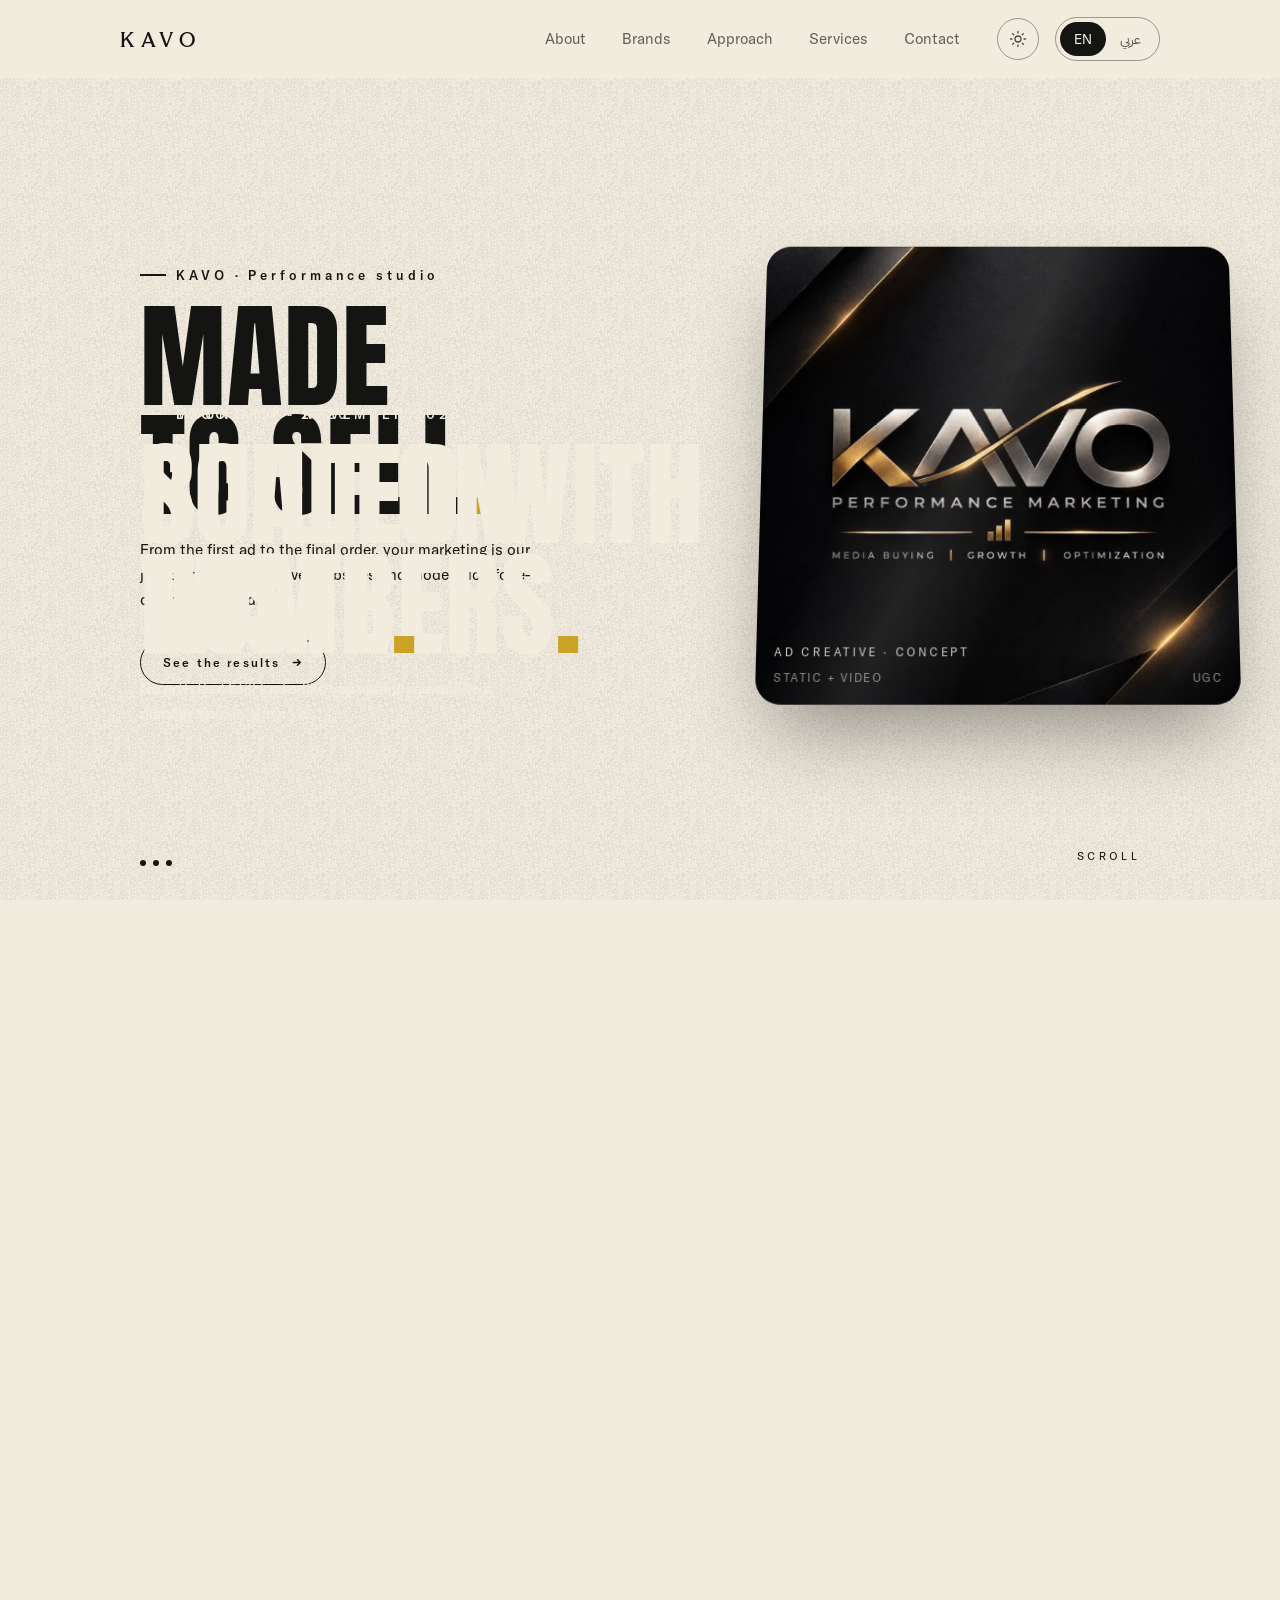
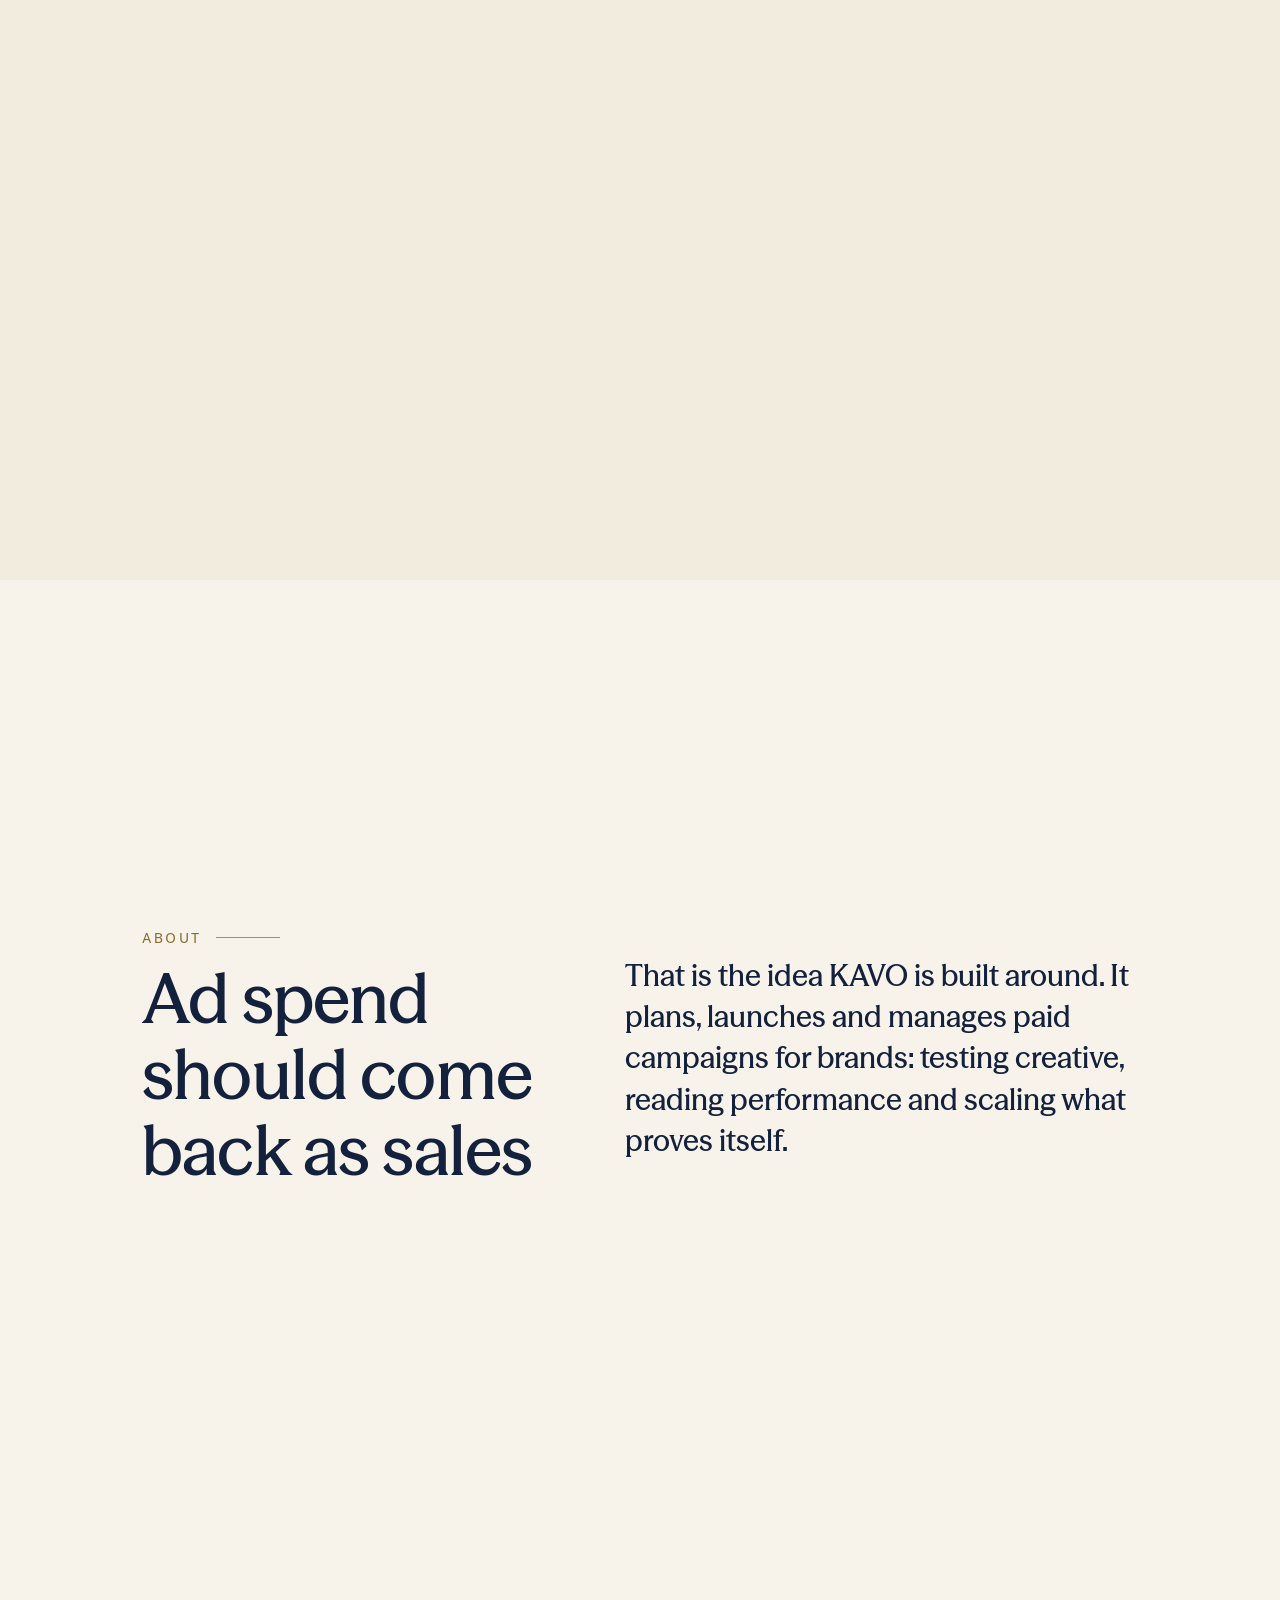
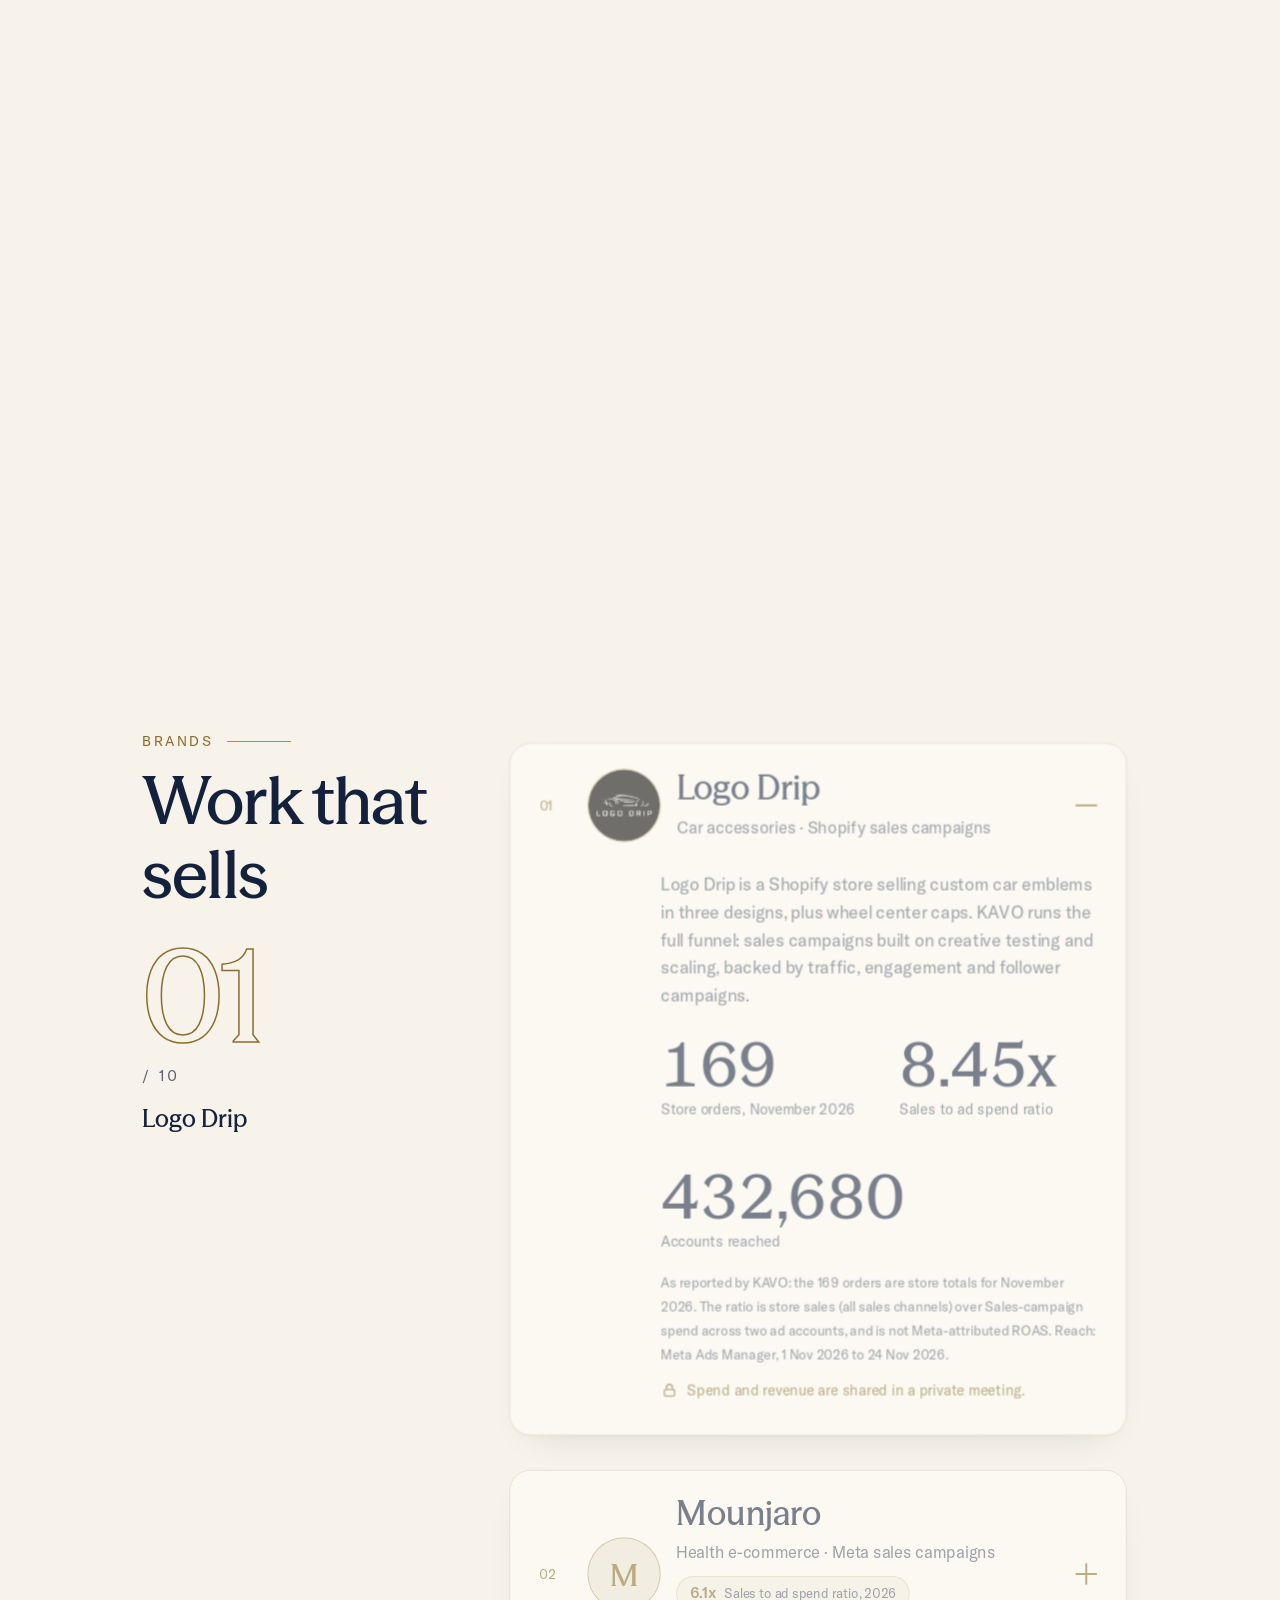
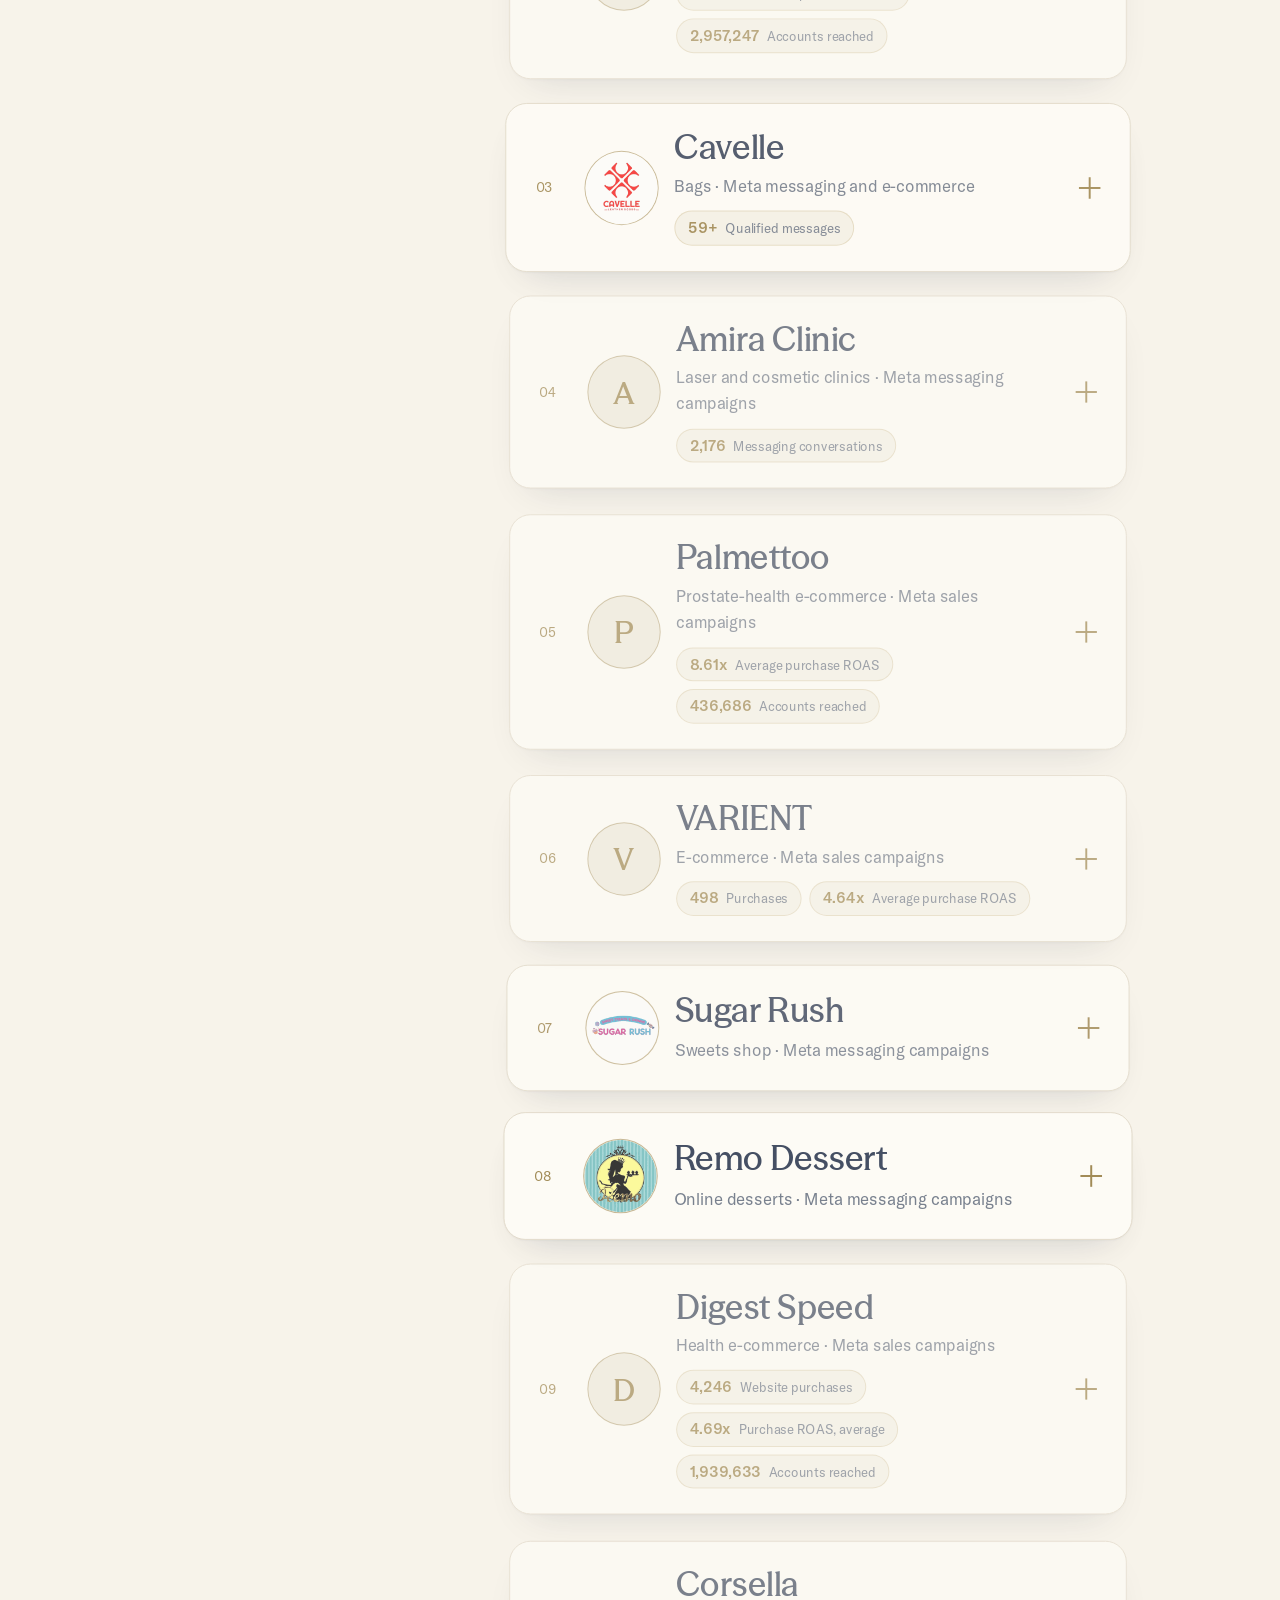
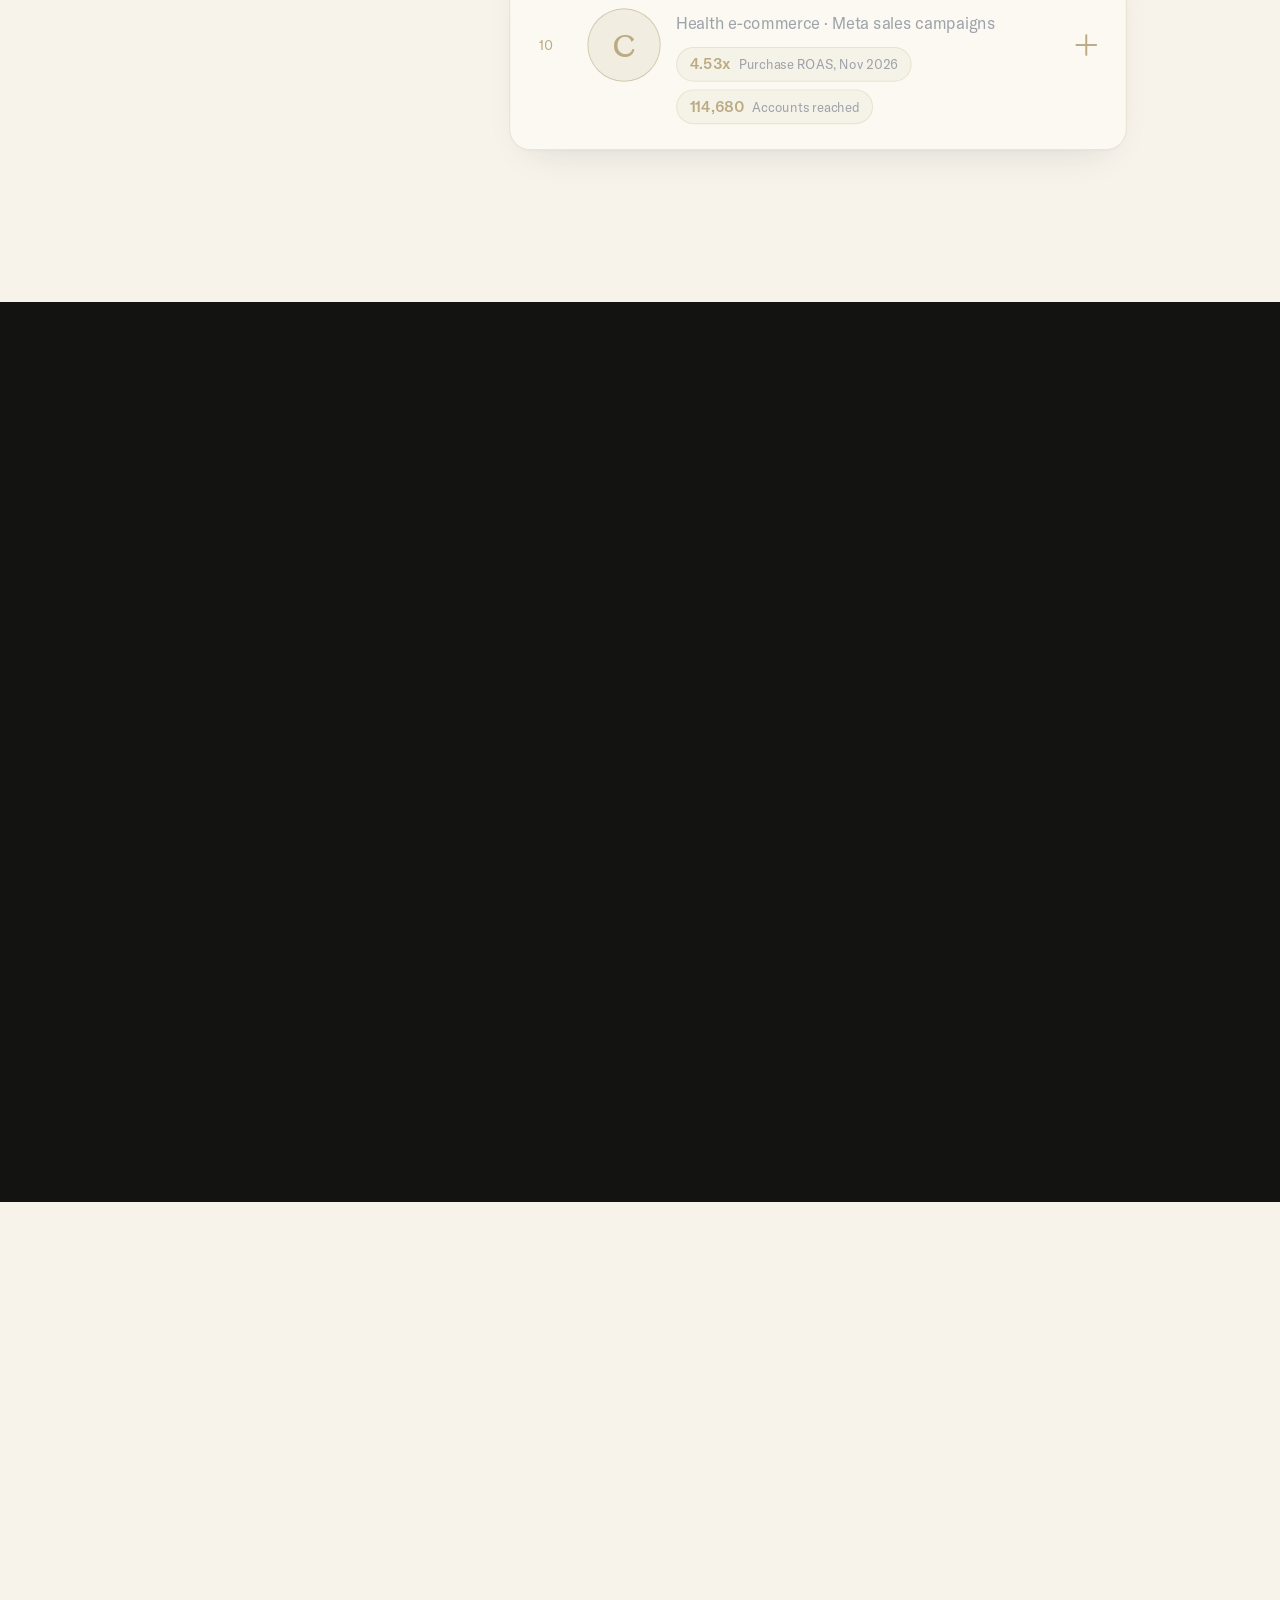
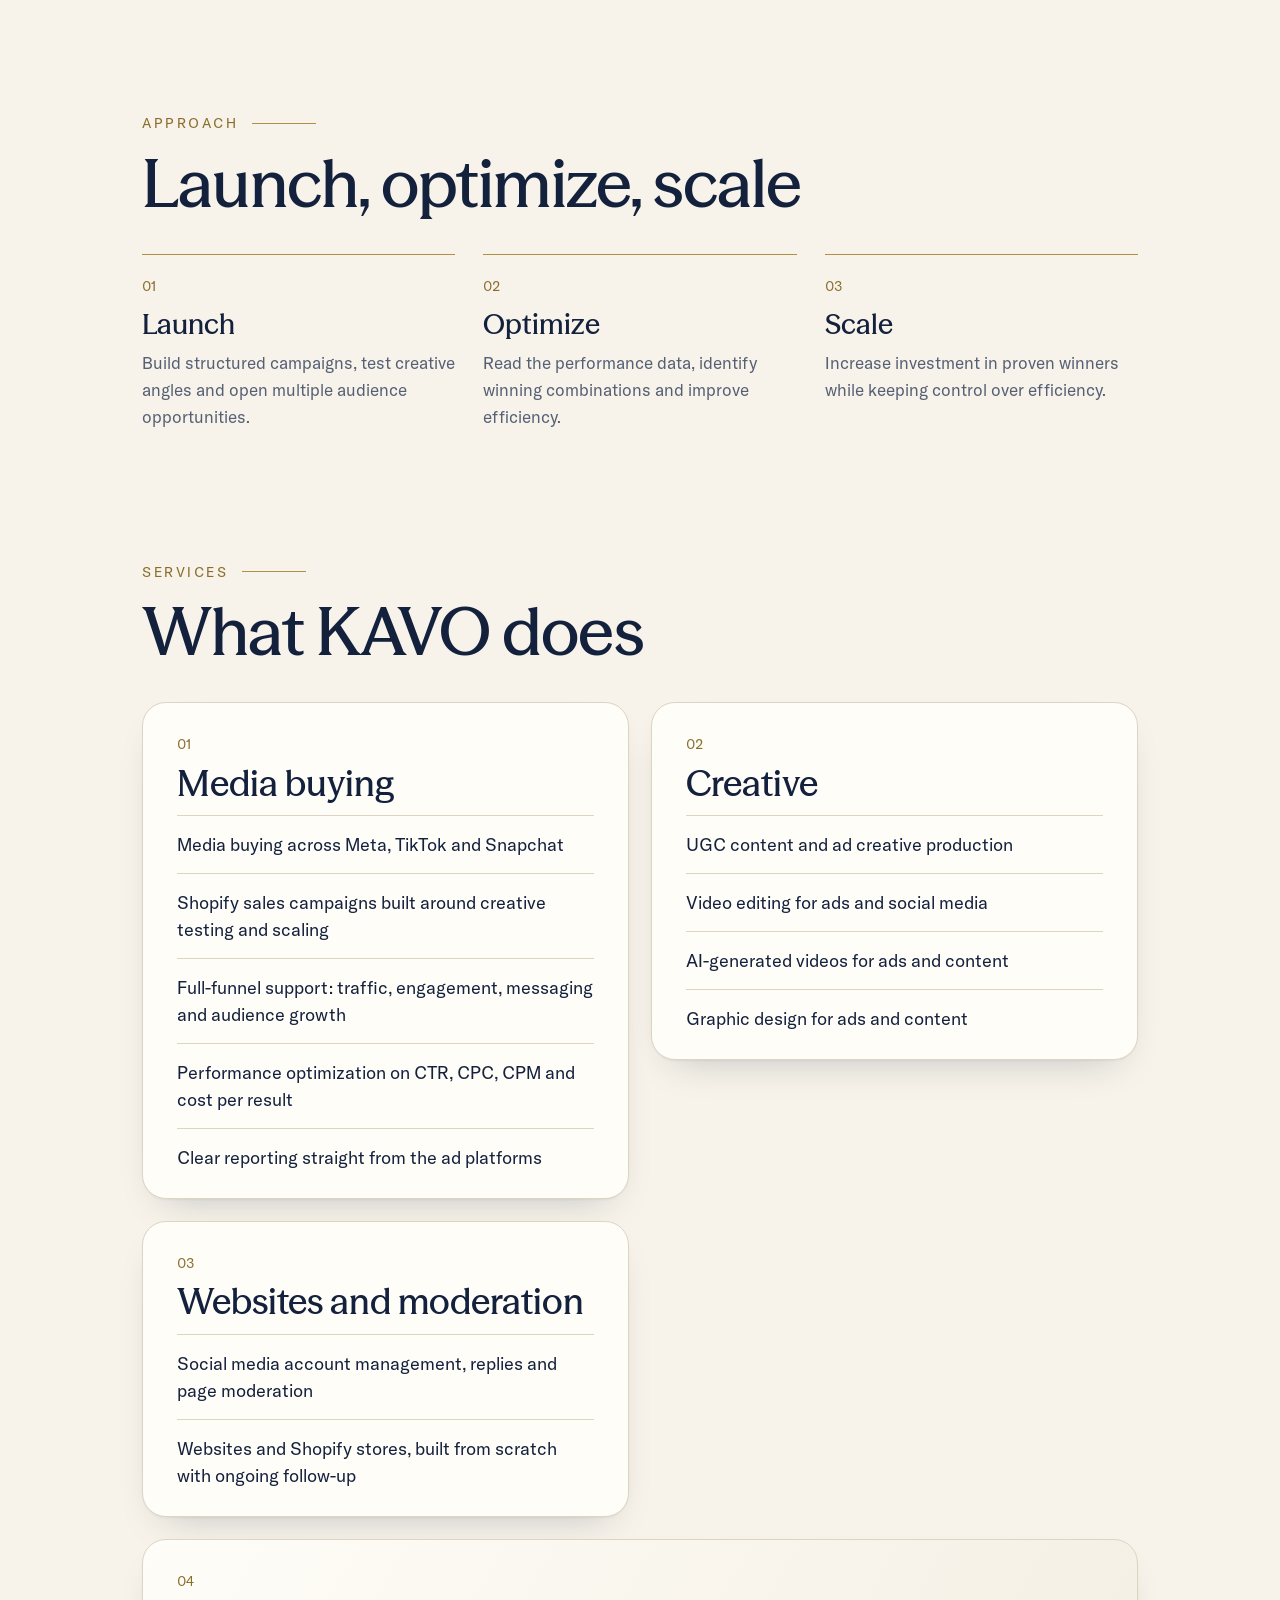
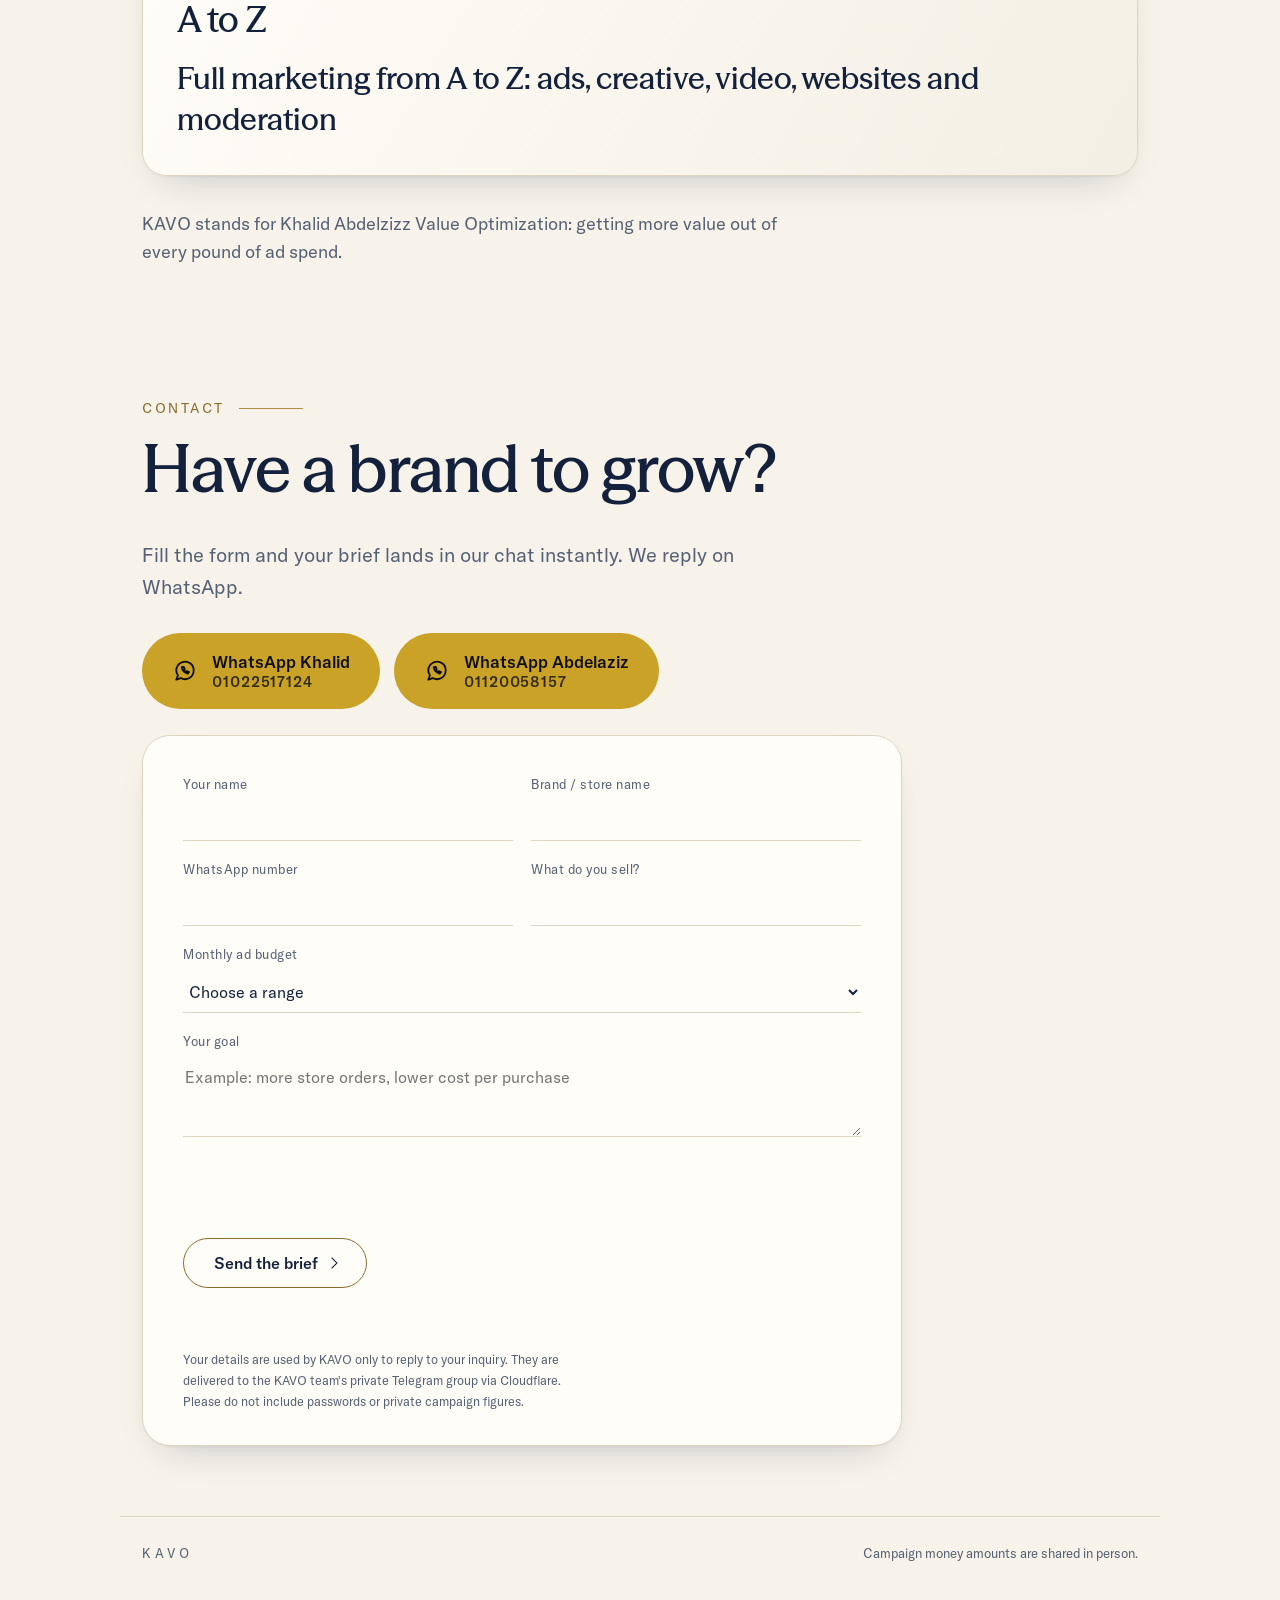
==== index.html @ cfb9ebf7 "Update index.html" ====
<!doctype html>
<html lang="en" dir="ltr">
<head>
<meta charset="utf-8">
<meta name="viewport" content="width=device-width,initial-scale=1,viewport-fit=cover">
<title>KAVO | Khalid Abdelzizz - Performance Marketing</title>
<meta name="description" content="KAVO - Khalid Abdelzizz Value Optimization. Performance marketing and media buying for e-commerce brands.">
<meta name="theme-color" content="#F7F3EA">
<link rel="icon" type="image/png" sizes="64x64" href="[data-uri]">
<link rel="apple-touch-icon" href="assets/Y4HUVKZJ.jpg">
<meta property="og:type" content="website">
<meta property="og:site_name" content="KAVO">
<meta property="og:title" content="KAVO | Khalid Abdelzizz - Performance Marketing">
<meta property="og:description" content="KAVO - Khalid Abdelzizz Value Optimization. Performance marketing and media buying for e-commerce brands.">
<meta property="og:url" content="https://khalidmohamed600.github.io/KAVO/">
<meta property="og:image" content="https://khalidmohamed600.github.io/KAVO/assets/Y4HUVKZJ.jpg">
<meta property="og:image:width" content="640">
<meta property="og:image:height" content="640">
<meta name="twitter:card" content="summary">
<meta name="twitter:title" content="KAVO | Khalid Abdelzizz - Performance Marketing">
<meta name="twitter:description" content="Performance marketing and media buying for e-commerce brands.">
<meta name="twitter:image" content="https://khalidmohamed600.github.io/KAVO/assets/Y4HUVKZJ.jpg">
<link rel="preload" href="fonts/SeasonMix-Medium.woff2" as="font" type="font/woff2" crossorigin>
<link rel="preload" href="fonts/GT-America-Standard-Regular.woff2" as="font" type="font/woff2" crossorigin>
<link rel="preconnect" href="https://fonts.googleapis.com"><link rel="preconnect" href="https://fonts.gstatic.com" crossorigin><link href="https://fonts.googleapis.com/css2?family=Anton&display=swap" rel="stylesheet" media="print" onload="this.media='all'"><noscript><link href="https://fonts.googleapis.com/css2?family=Anton&display=swap" rel="stylesheet"></noscript>
<link rel="stylesheet" href="style.css?v=41">
<script>document.documentElement.classList.add('js');(function(){var q=location.search,l=/[?&]lite=1/.test(q),f=/[?&]full=1/.test(q),t=false;try{t=matchMedia('(pointer:coarse)').matches}catch(e){}if(l||(t&&!f))document.documentElement.classList.add('lite')})();(function(){var m=null;try{m=localStorage.getItem('kavo-theme')}catch(e){}var H=new Date().getHours(),t=(m==='light'||m==='dark')?m:((H>=7&&H<19)?'light':'dark');document.documentElement.setAttribute('data-theme',t);var c=document.querySelector('meta[name=theme-color]');if(c)c.content=t==='dark'?'#121211':'#F7F3EA'})();try{if(localStorage.getItem('kavo-lang')==='ar'){document.documentElement.lang='ar';document.documentElement.dir='rtl'}}catch(e){}</script>
</head>
<body>
<a class="skip" href="#main" data-en="Skip to content" data-ar="تخطي للمحتوى">Skip to content</a>
<div class="bg" aria-hidden="true"><i></i><i></i><i></i></div>
<canvas id="dust" aria-hidden="true"></canvas>
<div class="intro" id="intro" aria-hidden="true"><div class="mark"><span>K</span><span>A</span><span>V</span><span>O</span></div><div class="bar"></div></div>

<header class="top">
  <a class="logo" href="#home" aria-label="KAVO">KAVO</a>
  <nav aria-label="Sections">
    <a href="#about" data-en="About" data-ar="عن KAVO">About</a>
    <a href="#brands" data-en="Brands" data-ar="البراندات">Brands</a>
    <a href="#approach" data-en="Approach" data-ar="الأسلوب">Approach</a>
    <a href="#services" data-en="Services" data-ar="الخدمات">Services</a>
    <a href="#contact" data-en="Contact" data-ar="تواصل">Contact</a>
  </nav>
  <button class="theme" id="theme" type="button" data-mode="auto" aria-label="Theme: auto"><svg class="sun" viewBox="0 0 24 24" aria-hidden="true"><circle cx="12" cy="12" r="4"/><path d="M12 2v2M12 20v2M4.9 4.9l1.4 1.4M17.7 17.7l1.4 1.4M2 12h2M20 12h2M4.9 19.1l1.4-1.4M17.7 6.3l1.4-1.4"/></svg><svg class="moon" viewBox="0 0 24 24" aria-hidden="true"><path d="M20 14.5A8 8 0 1 1 9.5 4a6.5 6.5 0 0 0 10.5 10.5z"/></svg><svg class="auto" viewBox="0 0 24 24" aria-hidden="true"><circle cx="12" cy="12" r="8.5"/><path d="M12 3.5v17a8.5 8.5 0 0 0 0-17z" fill="currentColor"/></svg></button>
  <button class="lang" id="lang" type="button" aria-label="Language"><span data-l="en">EN</span><span data-l="ar">عربي</span></button>
</header>

<div class="loader" id="loader" aria-hidden="true">
  <div class="lletters"><span>K</span><span>A</span><span>V</span><span>O</span></div>
  <div class="lbar"><i></i></div>
</div>
<main id="main" tabindex="-1">
<div class="cine" id="home">
  <div class="stage" id="stage">
    <div class="grain" aria-hidden="true"></div>

    <section class="slide s1" id="s1">
      <p class="eyebrow2" data-en="KAVO · Performance studio" data-ar="KAVO · ستوديو أداء">KAVO · Performance studio</p>
      <h1 class="bigtype" data-en="MADE<br>TO SELL<i>.</i>" data-ar="اتبني<br>عشان <i>يبيع</i>.">MADE<br>TO SELL<i>.</i></h1>
      <p class="sub2" data-en="From the first ad to the final order, your marketing is our job: campaigns, creative, websites and moderation for e-commerce brands." data-ar="من أول إعلان لآخر أوردر، ماركتينج براندك علينا: حملات وكرياتيف ومواقع ومودريشن لبراندات الإي كومرس.">From the first ad to the final order, your marketing is our job: campaigns, creative, websites and moderation for e-commerce brands.</p>
      <a class="pill2" href="#brands"><span data-en="See the results" data-ar="شوف النتايج">See the results</span><svg viewBox="0 0 24 24" fill="none" stroke="currentColor" stroke-width="2.4" aria-hidden="true"><path d="M5 12h14M13 6l6 6-6 6"/></svg></a>
    </section>
    <div class="vis" id="v1" aria-hidden="true">
      <div class="adcard"><img class="logoimg" src="assets/Y4HUVKZJ.jpg" alt="" width="640" height="640" decoding="async"><div class="orb"></div><div class="shine"></div>
        <div class="tag" data-en="AD CREATIVE · CONCEPT" data-ar="كرياتيف إعلان · مثال">AD CREATIVE · CONCEPT</div>
        <div class="caprow"><span data-en="STATIC + VIDEO" data-ar="ثابت + فيديو">STATIC + VIDEO</span><span>UGC</span></div>
      </div>
    </div>

    <section class="slide s2 dark2" id="s2">
      <p class="eyebrow2" data-en="LOGO DRIP · NOVEMBER 2026" data-ar="لوجو دريب · نوفمبر 2026">LOGO DRIP · NOVEMBER 2026</p>
      <h1 class="bigtype" data-en="BUILT ON<br>NUMBERS<i>.</i>" data-ar="مبني على<br><i>أرقام</i>.">BUILT ON<br>NUMBERS<i>.</i></h1>
      <p class="sub2" data-en="No guesses. Every pound of ad spend answers to a number we can show you." data-ar="مفيش تخمين. كل جنيه إعلان ليه رقم نقدر نوريهولك.">No guesses. Every pound of ad spend answers to a number we can show you.</p>
    </section>
    <div class="vis" id="v2" aria-hidden="true">
      <div class="numcard"><div class="bignum">8.45x</div><div class="numlbl" data-en="SALES ÷ AD SPEND" data-ar="مبيعات ÷ صرف إعلانات">SALES ÷ AD SPEND</div></div>
      <div class="chip2" id="c21"><span data-en="169 ORDERS" data-ar="169 أوردر">169 ORDERS</span></div>
      <div class="chip2" id="c22"><span data-en="NOV 2026" data-ar="نوفمبر 2026">NOV 2026</span></div>
    </div>

    <section class="slide s3 ongold" id="s3">
      <p class="eyebrow2" data-en="MOUNJARO · 2026" data-ar="مونجارو · 2026">MOUNJARO · 2026</p>
      <h1 class="bigtype" data-en="SCALED WITH<br>TASTE<i>.</i>" data-ar="بيكبّر<br><i>بذوق</i>.">SCALED WITH<br>TASTE<i>.</i></h1>
      <p class="sub2" data-en="Growth that still looks like your brand, never like a discount bin." data-ar="نمو يفضل شكل براندك، مش شكل خصومات.">Growth that still looks like your brand, never like a discount bin.</p>
    </section>
    <div class="vis" id="v3" aria-hidden="true">
      <div class="numcard silver"><div class="curnote" data-en="EGP · 2026" data-ar="جنيه · 2026">EGP · 2026</div><div class="bignum">9.15M</div><div class="numlbl" data-en="SALES, AS REPORTED" data-ar="مبيعات، حسب التقارير">SALES, AS REPORTED</div></div>
      <div class="chip2 inkchip" id="c31"><span data-en="6.1x SALES ÷ AD SPEND" data-ar="6.1x نسبة المبيعات للصرف">6.1x SALES ÷ AD SPEND</span></div>
    </div>

    <div id="sidx" aria-hidden="true"><div data-en="Made to sell" data-ar="اتبني عشان يبيع">Made to sell</div><div data-en="Built on numbers" data-ar="مبني على أرقام">Built on numbers</div><div data-en="Scaled with taste" data-ar="بيكبّر بذوق">Scaled with taste</div></div>
    <div class="dots2" id="dots2" aria-hidden="true"><i class="on"></i><i></i><i></i></div>
    <div class="hint2" id="hint2" data-en="SCROLL" data-ar="اسكرول">SCROLL</div>
  </div>
</div>
<section class="sec" id="about">
<div class="bstick">
  <p class="lab r" data-en="About" data-ar="عن KAVO">About</p>
  <h2 class="r" data-en="Ad spend should come back as sales" data-ar="كل جنيه إعلان لازم يرجع مبيعات">Ad spend should come back as sales</h2>
  <div class="beats">
  <p class="lead beat" data-en="That is the idea KAVO is built around. It plans, launches and manages paid campaigns for brands: testing creative, reading performance and scaling what proves itself." data-ar="دي الفكرة اللي KAVO مبنية عليها. بتخطط وبتطلّق وبتدير الحملات المدفوعة للبراندات: بتختبر الكرياتيف، وبتقرا الأداء، وبتكبّر اللي يثبت نفسه.">That is the idea KAVO is built around. It plans, launches and manages paid campaigns for brands: testing creative, reading performance and scaling what proves itself.</p>
  <ul class="pts">
    <li class="beat"><b data-en="Who is behind KAVO" data-ar="مين ورا KAVO">Who is behind KAVO</b><p data-en="Khalid and Abdelaziz run KAVO. The fastest way to reach them is the form below: your brief lands in their chat instantly." data-ar="خالد وعبد العزيز هما اللي بيديروا KAVO. أسرع طريقة توصل بيهم هي الفورم اللي تحت: تفاصيلك بتوصل شاتهم على طول.">Khalid and Abdelaziz run KAVO. The fastest way to reach them is the form below: your brief lands in their chat instantly.</p></li>
    <li class="beat"><b data-en="Reporting you can check" data-ar="تقارير تقدر تراجعها">Reporting you can check</b><p data-en="Every result on this page names its source, whether an ad platform or the store itself. Full spend and revenue amounts are shared in a private meeting." data-ar="كل نتيجة في الصفحة دي مكتوب مصدرها، سواء منصة إعلانات أو المتجر نفسه. ومبالغ الصرف والمبيعات الكاملة بتتشارك في لقاء خاص.">Every result on this page names its source, whether an ad platform or the store itself. Full spend and revenue amounts are shared in a private meeting.</p></li>
    <li class="beat"><b data-en="Focused on selling online" data-ar="شغلنا الأساسي البيع أونلاين">Focused on selling online</b><p data-en="Most of the work here is e-commerce stores and products, from first campaign to scaling, alongside messaging campaigns for clinics and local retail." data-ar="معظم الشغل هنا متاجر ومنتجات إي كومرس، من أول حملة لحد التوسع، وكمان حملات رسائل لعيادات ومحلات محلية.">Most of the work here is e-commerce stores and products, from first campaign to scaling, alongside messaging campaigns for clinics and local retail.</p></li>
  </ul>
</div>
<div class="bprog" aria-hidden="true"><i></i></div>
</div>
</section>

<section class="sec" id="brands">
  <div class="bgrid"><div class="bhead">
  <p class="lab r" data-en="Brands" data-ar="البراندات">Brands</p>
  <h2 class="r" data-en="Work that sells" data-ar="شغل بيبيع">Work that sells</h2>
  <div class="bidx" id="bidx" aria-hidden="true"><b></b><span></span><em></em></div>
  </div>
  <div class="blist">

  <div class="brand open r">
    <button type="button" aria-expanded="true" aria-controls="p1">
      <span class="n">01</span>
      <span class="bt"><span class="nm">Logo Drip</span><span class="tg" data-en="Car accessories · Shopify sales campaigns" data-ar="إكسسوارات سيارات · حملات مبيعات Shopify">Car accessories · Shopify sales campaigns</span></span>
      <span class="ar"></span>
    </button>
    <div class="panel" id="p1"><div>
      <p class="desc" data-en="Logo Drip is a Shopify store selling custom car emblems in three designs, plus wheel center caps. KAVO runs the full funnel: sales campaigns built on creative testing and scaling, backed by traffic, engagement and follower campaigns." data-ar="Logo Drip متجر Shopify بيبيع علامات سيارات معدلة بثلاث تصميمات، بالإضافة إلى طبات الجنوط. KAVO بتدير القمع كله: حملات مبيعات مبنية على اختبار الكرياتيف والتوسع، مدعومة بحملات ترافيك وتفاعل ومتابعين.">Logo Drip is a Shopify store selling custom car emblems in three designs, plus wheel center caps. KAVO runs the full funnel: sales campaigns built on creative testing and scaling, backed by traffic, engagement and follower campaigns.</p>
      <div class="figs"><div class="fig"><b data-to="169">169</b><span data-en="Store orders, November 2026" data-ar="أوردر في المتجر في نوفمبر 2026">Store orders, November 2026</span></div><div class="fig"><b data-to="8.45" data-d="2" data-s="x">8.45x</b><span data-en="Sales to ad spend ratio" data-ar="نسبة المبيعات لصرف الإعلانات">Sales to ad spend ratio</span></div><div class="fig"><b data-to="432680">432,680</b><span data-en="Accounts reached" data-ar="حساب تم الوصول له">Accounts reached</span></div></div>
      <p class="cap" data-en="As reported by KAVO: the 169 orders are store totals for November 2026. The ratio is store sales (all sales channels) over Sales-campaign spend across two ad accounts, and is not Meta-attributed ROAS. Reach: Meta Ads Manager, 1 Nov 2026 to 24 Nov 2026." data-ar="حسب بيانات KAVO: الـ169 أوردر دول إجمالي أوردرات المتجر في نوفمبر 2026. النسبة هي مبيعات المتجر (كل قنوات البيع) مقسومة على صرف حملات الـSales في حسابين إعلانيين، ومش <bdi dir='ltr'>ROAS</bdi> منسوب لـ<bdi dir='ltr'>Meta</bdi>. الوصول: من <bdi dir='ltr'>Meta Ads Manager</bdi>، من 1 نوفمبر 2026 إلى 24 نوفمبر 2026.">As reported by KAVO: the 169 orders are store totals for November 2026. The ratio is store sales (all sales channels) over Sales-campaign spend across two ad accounts, and is not Meta-attributed ROAS. Reach: Meta Ads Manager, 1 Nov 2026 to 24 Nov 2026.</p>
      <p class="priv"><svg viewBox="0 0 24 24" aria-hidden="true"><rect x="5" y="11" width="14" height="9" rx="2"/><path d="M8 11V8a4 4 0 0 1 8 0v3"/></svg><span data-en="Spend and revenue are shared in a private meeting." data-ar="الصرف والمبيعات بتتعرض في لقاء خاص.">Spend and revenue are shared in a private meeting.</span></p>
    </div></div>
  </div>

  <div class="brand r">
    <button type="button" aria-expanded="false" aria-controls="p2">
      <span class="n">02</span>
      <span class="bt"><span class="nm">Mounjaro</span><span class="tg" data-en="Health e-commerce · Meta sales campaigns" data-ar="إي كومرس صحة وتخسيس · حملات مبيعات على ميتا">Health e-commerce · Meta sales campaigns</span></span>
      <span class="ar"></span>
    </button>
    <div class="panel" id="p2"><div>
      <p class="desc" data-en="Mounjaro is an e-commerce brand in the health and slimming space. KAVO runs its Meta sales campaigns." data-ar="Mounjaro براند إي كومرس في مجال الصحة والتخسيس. KAVO بتشغّل له حملات المبيعات على ميتا.">Mounjaro is an e-commerce brand in the health and slimming space. KAVO runs its Meta sales campaigns.</p>
      <div class="figs"><div class="fig"><b class="cur" data-en="EGP 9.15M" data-ar="9.15 مليون جنيه">EGP 9.15M</b><span data-en="Store sales, 2026" data-ar="مبيعات المتجر في 2026">Store sales, 2026</span></div><div class="fig"><b class="cur" data-en="EGP 1.5M" data-ar="1.5 مليون جنيه">EGP 1.5M</b><span data-en="Ad spend, 2026" data-ar="صرف الإعلانات في 2026">Ad spend, 2026</span></div><div class="fig"><b data-to="6.1" data-d="1" data-s="x">6.1x</b><span data-en="Sales to ad spend ratio, 2026" data-ar="نسبة المبيعات لصرف الإعلانات في 2026">Sales to ad spend ratio, 2026</span></div><div class="fig"><b data-to="2957247">2,957,247</b><span data-en="Accounts reached" data-ar="حساب تم الوصول له">Accounts reached</span></div></div>
      <p class="cap" data-en="2026, as reported by KAVO: EGP 9.15 million in store sales against EGP 1.5 million in ad spend for the year, a 6.1x ratio of store sales to ad spend (not Meta-attributed ROAS). Reach: Meta Ads Manager, 1 Jan 2026 to 25 Nov 2026, 70 campaigns." data-ar="سنة 2026، حسب بيانات KAVO: مبيعات المتجر 9.15 مليون جنيه مقابل صرف إعلانات 1.5 مليون جنيه في السنة، يعني نسبة 6.1x لمبيعات المتجر على الصرف (مش <bdi dir='ltr'>ROAS</bdi> منسوب لـ<bdi dir='ltr'>Meta</bdi>). الوصول: من <bdi dir='ltr'>Meta Ads Manager</bdi>، من 1 يناير 2026 إلى 25 نوفمبر 2026، 70 حملة.">2026, as reported by KAVO: EGP 9.15 million in store sales against EGP 1.5 million in ad spend for the year, a 6.1x ratio of store sales to ad spend (not Meta-attributed ROAS). Reach: Meta Ads Manager, 1 Jan 2026 to 25 Nov 2026, 70 campaigns.</p>
    </div></div>
  </div>

  <div class="brand r">
    <button type="button" aria-expanded="false" aria-controls="p3">
      <span class="n">03</span>
      <span class="bt"><span class="nm">Cavelle</span><span class="tg" data-en="Bags · Meta messaging and e-commerce" data-ar="براند شنط · رسائل على ميتا وإي كومرس">Bags · Meta messaging and e-commerce</span></span>
      <span class="ar"></span>
    </button>
    <div class="panel" id="p3"><div>
      <p class="desc" data-en="Cavelle is a bags brand. KAVO runs Meta messaging campaigns to bring in qualified conversations from interested buyers, and is working on its e-commerce side." data-ar="Cavelle براند شنط. KAVO بتشغّل له حملات رسائل على ميتا لجلب محادثات مؤهلة من عملاء مهتمين، وبتشتغل معاه كمان على الإي كومرس.">Cavelle is a bags brand. KAVO runs Meta messaging campaigns to bring in qualified conversations from interested buyers, and is working on its e-commerce side.</p>
      <div class="figs"><div class="fig"><b data-to="59" data-s="+">59+</b><span data-en="Qualified messages" data-ar="رسالة مؤهلة">Qualified messages</span></div></div>
      <p class="cap" data-en="Campaign figure from Khalid's earlier portfolio." data-ar="رقم الحملة من البورتفوليو السابق لخالد.">Campaign figure from Khalid's earlier portfolio.</p>
      <p class="priv"><svg viewBox="0 0 24 24" aria-hidden="true"><rect x="5" y="11" width="14" height="9" rx="2"/><path d="M8 11V8a4 4 0 0 1 8 0v3"/></svg><span data-en="Spend and revenue are shared in a private meeting." data-ar="الصرف والمبيعات بتتعرض في لقاء خاص.">Spend and revenue are shared in a private meeting.</span></p>
    </div></div>
  </div>

  <div class="brand r">
    <button type="button" aria-expanded="false" aria-controls="p4">
      <span class="n">04</span>
      <span class="bt"><span class="nm">Amira Clinic</span><span class="tg" data-en="Laser and cosmetic clinics · Meta messaging campaigns" data-ar="عيادات ليزر وتجميل · حملات رسائل على ميتا">Laser and cosmetic clinics · Meta messaging campaigns</span></span>
      <span class="ar"></span>
    </button>
    <div class="panel" id="p4"><div>
      <p class="desc" data-en="Amira Clinic offers laser and cosmetic treatments. KAVO runs Meta messaging campaigns that bring in conversations from people interested in the treatments." data-ar="عيادة أميرة بتقدم خدمات ليزر وتجميل. KAVO بتشغّل لها حملات رسائل على ميتا بتجيب محادثات من ناس مهتمة بالخدمات.">Amira Clinic offers laser and cosmetic treatments. KAVO runs Meta messaging campaigns that bring in conversations from people interested in the treatments.</p>
      <div class="figs"><div class="fig"><b data-to="2176">2,176</b><span data-en="Messaging conversations" data-ar="محادثة رسائل">Messaging conversations</span></div><div class="fig"><b class="cur" data-en="EGP 3" data-ar="3 جنيه">EGP 3</b><span data-en="Cost per conversation" data-ar="تكلفة المحادثة">Cost per conversation</span></div></div>
      <p class="cap" data-en="Conversations: Meta Ads Manager, 31 Aug to 29 Sep 2026, 31 campaigns. Cost per conversation as reported by KAVO." data-ar="المحادثات: من Meta Ads Manager، من 31 أغسطس لـ29 سبتمبر 2026، 31 حملة. تكلفة المحادثة حسب بيانات KAVO.">Conversations: Meta Ads Manager, 31 Aug to 29 Sep 2026, 31 campaigns. Cost per conversation as reported by KAVO.</p>
      <p class="priv"><svg viewBox="0 0 24 24" aria-hidden="true"><rect x="5" y="11" width="14" height="9" rx="2"/><path d="M8 11V8a4 4 0 0 1 8 0v3"/></svg><span data-en="Spend and revenue are shared in a private meeting." data-ar="الصرف والمبيعات بتتعرض في لقاء خاص.">Spend and revenue are shared in a private meeting.</span></p>
    </div></div>
  </div>

  <div class="brand r">
    <button type="button" aria-expanded="false" aria-controls="p5">
      <span class="n">05</span>
      <span class="bt"><span class="nm">Palmettoo</span><span class="tg" data-en="Prostate-health e-commerce · Meta sales campaigns" data-ar="إي كومرس صحة البروستاتا · حملات مبيعات على ميتا">Prostate-health e-commerce · Meta sales campaigns</span></span>
      <span class="ar"></span>
    </button>
    <div class="panel" id="p5"><div>
      <p class="desc" data-en="Palmettoo is an e-commerce product in the prostate-health category. KAVO runs Meta sales campaigns." data-ar="Palmettoo منتج إي كومرس في مجال صحة البروستاتا. KAVO بتشغّل له حملات مبيعات على ميتا.">Palmettoo is an e-commerce product in the prostate-health category. KAVO runs Meta sales campaigns.</p>
      <div class="figs"><div class="fig"><b data-to="8.61" data-d="2" data-s="x">8.61x</b><span data-en="Average purchase ROAS" data-ar="متوسط ROAS للمشتريات">Average purchase ROAS</span></div><div class="fig"><b data-to="436686">436,686</b><span data-en="Accounts reached" data-ar="حساب تم الوصول له">Accounts reached</span></div></div>
      <p class="cap" data-en="Meta Ads Manager, Sales campaigns, as reported by KAVO." data-ar="من Meta Ads Manager، حملات المبيعات، حسب بيانات KAVO.">Meta Ads Manager, Sales campaigns, as reported by KAVO.</p>
      <p class="priv"><svg viewBox="0 0 24 24" aria-hidden="true"><rect x="5" y="11" width="14" height="9" rx="2"/><path d="M8 11V8a4 4 0 0 1 8 0v3"/></svg><span data-en="Spend and revenue are shared in a private meeting." data-ar="الصرف والمبيعات بتتعرض في لقاء خاص.">Spend and revenue are shared in a private meeting.</span></p>
    </div></div>
  </div>

  <div class="brand r">
    <button type="button" aria-expanded="false" aria-controls="p6">
      <span class="n">06</span>
      <span class="bt"><span class="nm">VARIENT</span><span class="tg" data-en="E-commerce · Meta sales campaigns" data-ar="إي كومرس · حملات مبيعات على ميتا">E-commerce · Meta sales campaigns</span></span>
      <span class="ar"></span>
    </button>
    <div class="panel" id="p6"><div>
      <p class="desc" data-en="VARIENT is an e-commerce brand. KAVO runs its Meta sales campaigns." data-ar="VARIENT براند إي كومرس. KAVO بتشغّل له حملات المبيعات على ميتا.">VARIENT is an e-commerce brand. KAVO runs its Meta sales campaigns.</p>
      <div class="figs"><div class="fig"><b data-to="498">498</b><span data-en="Purchases" data-ar="عمليات شراء">Purchases</span></div><div class="fig"><b data-to="4.64" data-d="2" data-s="x">4.64x</b><span data-en="Average purchase ROAS" data-ar="متوسط ROAS للمشتريات">Average purchase ROAS</span></div></div>
      <p class="cap" data-en="Meta Ads Manager, 1 to 25 Nov 2026, 17 campaigns." data-ar="من Meta Ads Manager، من 1 لـ25 نوفمبر 2026، 17 حملة.">Meta Ads Manager, 1 to 25 Nov 2026, 17 campaigns.</p>
      <p class="priv"><svg viewBox="0 0 24 24" aria-hidden="true"><rect x="5" y="11" width="14" height="9" rx="2"/><path d="M8 11V8a4 4 0 0 1 8 0v3"/></svg><span data-en="Spend and revenue are shared in a private meeting." data-ar="الصرف والمبيعات بتتعرض في لقاء خاص.">Spend and revenue are shared in a private meeting.</span></p>
    </div></div>
  </div>

  <div class="brand r">
    <button type="button" aria-expanded="false" aria-controls="p7">
      <span class="n">07</span>
      <span class="bt"><span class="nm">Sugar Rush</span><span class="tg" data-en="Sweets shop · Meta messaging campaigns" data-ar="محل حلويات · حملات رسائل على ميتا">Sweets shop · Meta messaging campaigns</span></span>
      <span class="ar"></span>
    </button>
    <div class="panel" id="p7"><div>
      <p class="desc" data-en="Sugar Rush is a sweets shop selling imported sweets at wholesale prices. KAVO runs its Meta messaging campaigns, bringing in customer conversations for the shop." data-ar="شوجر راش محل حلويات بيبيع حلويات مستوردة بسعر الجملة. KAVO بتشغّل له حملات رسائل على ميتا بتجيب محادثات من العملاء للمحل.">Sugar Rush is a sweets shop selling imported sweets at wholesale prices. KAVO runs its Meta messaging campaigns, bringing in customer conversations for the shop.</p>
      <p class="cap" data-en="A new collaboration. Results get added as the campaigns grow." data-ar="تعاون جديد. النتايج هتتضاف هنا أول ما الحملات تكبر.">A new collaboration. Results get added as the campaigns grow.</p>
    </div></div>
  </div>

  <div class="brand r">
    <button type="button" aria-expanded="false" aria-controls="p8">
      <span class="n">08</span>
      <span class="bt"><span class="nm">Remo Dessert</span><span class="tg" data-en="Online desserts · Meta messaging campaigns" data-ar="حلويات أونلاين · حملات رسائل على ميتا">Online desserts · Meta messaging campaigns</span></span>
      <span class="ar"></span>
    </button>
    <div class="panel" id="p8"><div>
      <p class="desc" data-en="Remo Dessert is an online desserts brand, making cupcakes and more to order. KAVO runs its Meta messaging campaigns." data-ar="ريمو ديزيرت براند حلويات أونلاين بيعمل كب كيك وحلويات بالطلب. KAVO بتشغّل له حملات رسائل على ميتا.">Remo Dessert is an online desserts brand, making cupcakes and more to order. KAVO runs its Meta messaging campaigns.</p>
      <p class="cap" data-en="A new collaboration. Results get added as the campaigns grow." data-ar="تعاون جديد. النتايج هتتضاف هنا أول ما الحملات تكبر.">A new collaboration. Results get added as the campaigns grow.</p>
    </div></div>
  </div>

  <div class="brand r">
    <button type="button" aria-expanded="false" aria-controls="p9">
      <span class="n">09</span>
      <span class="bt"><span class="nm">Digest Speed</span><span class="tg" data-en="Health e-commerce · Meta sales campaigns" data-ar="إي كومرس صحة وتخسيس · حملات مبيعات على ميتا">Health e-commerce · Meta sales campaigns</span></span>
      <span class="ar"></span>
    </button>
    <div class="panel" id="p9"><div>
      <p class="desc" data-en="Digest Speed is a digestion and weight-management product sold online. KAVO runs its Meta sales campaigns." data-ar="دايجست سبيد منتج للهضم والتخسيس بيتباع أونلاين. KAVO بتشغّل له حملات مبيعات على ميتا.">Digest Speed is a digestion and weight-management product sold online. KAVO runs its Meta sales campaigns.</p>
      <div class="figs"><div class="fig"><b data-to="4246">4,246</b><span data-en="Website purchases" data-ar="مشتريات من الموقع">Website purchases</span></div><div class="fig"><b data-to="4.69" data-d="2" data-s="x">4.69x</b><span data-en="Purchase ROAS, average" data-ar="متوسط <bdi dir='ltr'>ROAS</bdi> المشتريات">Purchase ROAS, average</span></div><div class="fig"><b data-to="1939633">1,939,633</b><span data-en="Accounts reached" data-ar="حساب تم الوصول له">Accounts reached</span></div></div>
      <p class="cap" data-en="As reported in Meta Ads Manager." data-ar="حسب بيانات <bdi dir='ltr'>Meta Ads Manager</bdi>.">As reported in Meta Ads Manager.</p>
    </div></div>
  </div>

  <div class="brand r">
    <button type="button" aria-expanded="false" aria-controls="p10">
      <span class="n">10</span>
      <span class="bt"><span class="nm">Corsella</span><span class="tg" data-en="Health e-commerce · Meta sales campaigns" data-ar="إي كومرس صحة وتخسيس · حملات مبيعات على ميتا">Health e-commerce · Meta sales campaigns</span></span>
      <span class="ar"></span>
    </button>
    <div class="panel" id="p10"><div>
      <p class="desc" data-en="Corsella is a health and weight-management e-commerce brand. KAVO runs its Meta sales campaigns." data-ar="كورسيلا براند إي كوميرس لمنتجات الصحة والتخسيس. KAVO بتشغّل له حملات مبيعات على ميتا.">Corsella is a health and weight-management e-commerce brand. KAVO runs its Meta sales campaigns.</p>
      <div class="figs"><div class="fig"><b data-to="4.53" data-d="2" data-s="x">4.53x</b><span data-en="Purchase ROAS, Nov 2026" data-ar="<bdi dir='ltr'>ROAS</bdi> المشتريات، نوفمبر 2026">Purchase ROAS, Nov 2026</span></div><div class="fig"><b data-to="114680">114,680</b><span data-en="Accounts reached" data-ar="حساب تم الوصول له">Accounts reached</span></div></div>
      <p class="cap" data-en="November 2026, average across campaigns. Reach: Meta Ads Manager, 1 Nov 2026 to 27 Nov 2026, 33 campaigns." data-ar="نوفمبر 2026، متوسط الحملات. الوصول: من <bdi dir='ltr'>Meta Ads Manager</bdi>، من 1 نوفمبر 2026 إلى 27 نوفمبر 2026، 33 حملة.">November 2026, average across campaigns. Reach: Meta Ads Manager, 1 Nov 2026 to 27 Nov 2026, 33 campaigns.</p>
    </div></div>
  </div>
</div></div>
</section>

<section class="sec" id="approach">
<div class="cine2">
  <div class="stage2" id="stage2">
    <div class="grain" aria-hidden="true"></div>
    <div class="blabel" id="blabel" data-en="HOW IT HAPPENS" data-ar="بيحصل إزاي">HOW IT HAPPENS</div>
    <div class="stackwrap">
      <div class="piece" id="pc1"><h3 data-en="Creative" data-ar="كرياتيف">Creative</h3><p data-en="THUMB-STOPPING FIRST" data-ar="يوقف السكرول من أول ثانية">THUMB-STOPPING FIRST</p></div>
      <div class="piece" id="pc2"><h3 data-en="Targeting" data-ar="استهداف">Targeting</h3><p data-en="THE RIGHT EYES ONLY" data-ar="يوصل للناس الصح بس">THE RIGHT EYES ONLY</p></div>
      <div class="piece" id="pc3"><h3 data-en="The store" data-ar="المتجر">The store</h3><p data-en="BUILT TO CONVERT" data-ar="متعمل عشان يحوّل">BUILT TO CONVERT</p></div>
      <div class="result2" id="result2"><div class="bignum">6.1x</div><div class="numlbl" data-en="MOUNJARO 2026 · PROOF, NOT PROMISES" data-ar="مونجارو 2026 · إثبات، مش وعود">MOUNJARO 2026 · PROOF, NOT PROMISES</div><div class="rcap" data-en="Sales to ad spend ratio, as reported" data-ar="نسبة المبيعات لصرف الإعلانات، حسب التقارير">Sales to ad spend ratio, as reported</div></div>
    </div>
  </div>
</div>
  <p class="lab r" style="margin-top:60px" data-en="Approach" data-ar="الأسلوب">Approach</p>
  <h2 class="r" data-en="Launch, optimize, scale" data-ar="نطلق، نحسّن، نكبّر">Launch, optimize, scale</h2>
  <ol class="steps">
    <li class="r"><b data-en="Launch" data-ar="إطلاق">Launch</b><p data-en="Build structured campaigns, test creative angles and open multiple audience opportunities." data-ar="نبني حملات منظمة، ونختبر زوايا كرياتيف مختلفة، ونفتح أكثر من فرصة جمهور.">Build structured campaigns, test creative angles and open multiple audience opportunities.</p></li>
    <li class="r"><b data-en="Optimize" data-ar="تحسين">Optimize</b><p data-en="Read the performance data, identify winning combinations and improve efficiency." data-ar="نقرا بيانات الأداء، ونحدد التركيبات الرابحة، ونرفع الكفاءة.">Read the performance data, identify winning combinations and improve efficiency.</p></li>
    <li class="r"><b data-en="Scale" data-ar="توسّع">Scale</b><p data-en="Increase investment in proven winners while keeping control over efficiency." data-ar="نزوّد الاستثمار في الرابحين المثبتين مع الحفاظ على التحكم في الكفاءة.">Increase investment in proven winners while keeping control over efficiency.</p></li>
  </ol>
</section>

<section class="sec" id="services">
  <p class="lab r" data-en="Services" data-ar="الخدمات">Services</p>
  <h2 class="r" data-en="What KAVO does" data-ar="KAVO بتعمل إيه">What KAVO does</h2>
  <div class="svcg">
    <div class="svcc"><span class="sn">01</span><h3 data-en="Media buying" data-ar="شراء إعلانات">Media buying</h3>
    <ul>
      <li class="r" data-en="Media buying across Meta, TikTok and Snapchat" data-ar="شراء إعلانات على ميتا وتيك توك وسناب">Media buying across Meta, TikTok and Snapchat</li>
      <li class="r" data-en="Shopify sales campaigns built around creative testing and scaling" data-ar="حملات مبيعات Shopify مبنية على اختبار الكرياتيف والتوسع">Shopify sales campaigns built around creative testing and scaling</li>
      <li class="r" data-en="Full-funnel support: traffic, engagement, messaging and audience growth" data-ar="دعم القمع كله: ترافيك وتفاعل ورسائل ونمو الجمهور">Full-funnel support: traffic, engagement, messaging and audience growth</li>
      <li class="r" data-en="Performance optimization on CTR, CPC, CPM and cost per result" data-ar="تحسين الأداء على CTR وCPC وCPM وتكلفة النتيجة">Performance optimization on CTR, CPC, CPM and cost per result</li>
      <li class="r" data-en="Clear reporting straight from the ad platforms" data-ar="تقارير واضحة مباشرة من منصات الإعلانات">Clear reporting straight from the ad platforms</li>
    </ul></div>
    <div class="svcc"><span class="sn">02</span><h3 data-en="Creative" data-ar="كرياتيف">Creative</h3>
    <ul>
      <li class="r" data-en="UGC content and ad creative production" data-ar="محتوى UGC وإنتاج كرياتيف للإعلانات">UGC content and ad creative production</li>
      <li class="r" data-en="Video editing for ads and social media" data-ar="مونتاج فيديو للإعلانات والسوشيال ميديا">Video editing for ads and social media</li>
      <li class="r" data-en="AI-generated videos for ads and content" data-ar="فيديوهات بالذكاء الاصطناعي للإعلانات والمحتوى">AI-generated videos for ads and content</li>
      <li class="r" data-en="Graphic design for ads and content" data-ar="جرافيك ديزاين للإعلانات والمحتوى">Graphic design for ads and content</li>
    </ul></div>
    <div class="svcc"><span class="sn">03</span><h3 data-en="Websites and moderation" data-ar="مواقع ومودريشن">Websites and moderation</h3>
    <ul>
      <li class="r" data-en="Social media account management, replies and page moderation" data-ar="إدارة حسابات السوشيال ميديا والرد على الرسائل والتعليقات">Social media account management, replies and page moderation</li>
      <li class="r" data-en="Websites and Shopify stores, built from scratch with ongoing follow-up" data-ar="مواقع ومتاجر Shopify من البداية، مع متابعة مستمرة">Websites and Shopify stores, built from scratch with ongoing follow-up</li>
    </ul></div>
    <div class="svcc wide"><span class="sn">04</span><h3 data-en="A to Z" data-ar="من الألف للياء">A to Z</h3>
    <ul>
      <li class="r" data-en="Full marketing from A to Z: ads, creative, video, websites and moderation" data-ar="ماركتينج كامل من الألف للياء: إعلانات وكرياتيف وفيديو ومواقع ومودريشن">Full marketing from A to Z: ads, creative, video, websites and moderation</li>
    </ul></div>
  </div>
  <p class="name r" data-en="KAVO stands for Khalid Abdelzizz Value Optimization: getting more value out of every pound of ad spend." data-ar="KAVO اختصار <span class=&quot;ltr&quot;>Khalid Abdelzizz Value Optimization</span>: نطلّع قيمة أكبر من كل جنيه إعلان.">KAVO stands for Khalid Abdelzizz Value Optimization: getting more value out of every pound of ad spend.</p>
</section>

<section class="sec end" id="contact">
  <p class="lab r" data-en="Contact" data-ar="تواصل">Contact</p>
  <h2 class="r" data-en="Have a brand to grow?" data-ar="عندك براند عايز تكبّره؟">Have a brand to grow?</h2>
  <p class="lead r" data-en="Fill the form and your brief lands in our chat instantly. We reply on WhatsApp." data-ar="املأ الفورم وتفاصيلك توصلنا في شاتنا على طول، وهنرد عليك على واتساب.">Fill the form and your brief lands in our chat instantly. We reply on WhatsApp.</p>
  <div class="wabtns r">
    <a class="btn wabtn" href="https://wa.me/201022517124" target="_blank" rel="noopener"><svg viewBox="0 0 24 24" aria-hidden="true"><path d="M20 11.5a8 8 0 0 1-11.9 7L4 20l1.5-4A8 8 0 1 1 20 11.5Z"/><path d="M9 8.5c.3 2.6 2.6 5 5.5 6l1.2-1.4-2-1-.8.7c-.8-.4-1.5-1.1-1.9-1.9l.7-.8-1-2L9 8.5Z"/></svg><span><span data-en="WhatsApp Khalid" data-ar="واتساب خالد">WhatsApp Khalid</span><b dir="ltr">01022517124</b></span></a>
    <a class="btn wabtn" href="https://wa.me/201120058157" target="_blank" rel="noopener"><svg viewBox="0 0 24 24" aria-hidden="true"><path d="M20 11.5a8 8 0 0 1-11.9 7L4 20l1.5-4A8 8 0 1 1 20 11.5Z"/><path d="M9 8.5c.3 2.6 2.6 5 5.5 6l1.2-1.4-2-1-.8.7c-.8-.4-1.5-1.1-1.9-1.9l.7-.8-1-2L9 8.5Z"/></svg><span><span data-en="WhatsApp Abdelaziz" data-ar="واتساب عبد العزيز">WhatsApp Abdelaziz</span><b dir="ltr">01120058157</b></span></a>
  </div>
  <form class="leadform r" id="leadform" method="POST" action="https://kavo-leads.adhmstarrrr.workers.dev/">
    <div class="frow">
      <label class="fld"><span data-en="Your name" data-ar="اسمك">Your name</span><input name="name" type="text" autocomplete="name" required maxlength="80"></label>
      <label class="fld"><span data-en="Brand / store name" data-ar="اسم البراند / المتجر">Brand / store name</span><input name="brand" type="text" autocomplete="organization" required maxlength="80"></label>
    </div>
    <div class="frow">
      <label class="fld"><span data-en="WhatsApp number" data-ar="رقم الواتساب">WhatsApp number</span><input name="whatsapp" type="tel" inputmode="tel" autocomplete="tel" required maxlength="24" dir="ltr" pattern="^\+?[0-9][0-9 .\-()]{5,22}$" title="أدخل رقم واتساب صحيح بالكود الدولي / Enter a valid WhatsApp number with country code"></label>
      <label class="fld"><span data-en="What do you sell?" data-ar="بتبيع إيه؟">What do you sell?</span><input name="product" type="text" maxlength="120"></label>
    </div>
    <label class="fld"><span data-en="Monthly ad budget" data-ar="ميزانية الإعلانات الشهرية">Monthly ad budget</span><select name="budget">
      <option value="" data-en="Choose a range" data-ar="اختار المدى">Choose a range</option>
      <option value="under-10k" data-en="Under EGP 10,000" data-ar="أقل من 10,000 جنيه">Under EGP 10,000</option>
      <option value="10k-30k" data-en="EGP 10,000 to 30,000" data-ar="من 10,000 لـ 30,000 جنيه">EGP 10,000 to 30,000</option>
      <option value="30k-100k" data-en="EGP 30,000 to 100,000" data-ar="من 30,000 لـ 100,000 جنيه">EGP 30,000 to 100,000</option>
      <option value="100k-plus" data-en="Over EGP 100,000" data-ar="أكتر من 100,000 جنيه">Over EGP 100,000</option>
      <option value="unknown" data-en="Not sure yet" data-ar="لسه مش متأكد">Not sure yet</option>
    </select></label>
    <label class="fld"><span data-en="Your goal" data-ar="هدفك">Your goal</span><textarea name="goal" rows="3" maxlength="600" data-en-ph="Example: more store orders, lower cost per purchase" data-ar-ph="مثال: أوردرات أكتر للمتجر، تكلفة أقل للأوردر" placeholder="Example: more store orders, lower cost per purchase"></textarea></label>
    <input type="text" name="company2" class="hp" tabindex="-1" autocomplete="off" aria-hidden="true">
    <div class="cf-turnstile" data-sitekey="0x4AAAAAAGTd2shk2-FLBPay" data-theme="auto"></div>
    <button class="btn solid sendb" type="submit"><span data-en="Send the brief" data-ar="ابعت التفاصيل">Send the brief</span><i></i></button>
    <p class="fstat" id="fstat" role="status" aria-live="polite"></p>
    <p class="fnote" data-en="Your details are used by KAVO only to reply to your inquiry. They are delivered to the KAVO team's private Telegram group via Cloudflare. Please do not include passwords or private campaign figures." data-ar="بياناتك بتتستخدم من KAVO بس عشان نرد على استفسارك، وبتتبعت لجروب التليجرام الخاص بفريق KAVO عن طريق Cloudflare. لو سمحت متكتبش كلمات سر أو أرقام حملات خاصة.">Your details are used by KAVO only to reply to your inquiry. They are delivered to the KAVO team's private Telegram group via Cloudflare. Please do not include passwords or private campaign figures.</p>
  </form>
</section>
</main>
<footer class="foot"><span>KAVO</span><span data-en="Campaign money amounts are shared in person." data-ar="مبالغ الحملات بتتعرض في لقاء شخصي.">Campaign money amounts are shared in person.</span></footer>
<script>(function(){var t=document.documentElement.getAttribute("data-theme"),e=document.querySelector(".cf-turnstile");if(e)e.setAttribute("data-theme",t==="dark"?"dark":(t==="light"?"light":"auto"))})()</script>

<script src="app.js?v=41" defer></script>
</body>
</html>
---- style.css ----
@font-face{font-family:Season;src:url(fonts/SeasonMix-Medium.woff2) format("woff2");font-display:swap}
@font-face{font-family:Gt;src:url(fonts/GT-America-Standard-Regular.woff2) format("woff2");font-weight:400;font-display:swap}
@font-face{font-family:Gt;src:url(fonts/GT-America-Standard-Medium.woff2) format("woff2");font-weight:500;font-display:swap}
@font-face{font-family:PlexAr;src:url(fonts/PlexAr-400.woff2) format("woff2");font-weight:400;font-display:swap}
@font-face{font-family:PlexAr;src:url(fonts/PlexAr-500.woff2) format("woff2");font-weight:500;font-display:swap}
:root{--bg:#F7F3EA;--bg2:#FFFDF8;--ink:#14213D;--mute:#566074;--line:#DDD4C2;--gold:#8A6D2C;--gold2:#B08F45;--shadow:0 1px 2px rgb(20 33 61/.05),0 18px 40px -22px rgb(20 33 61/.28);--fade:rgb(247 243 234/.85);--b1:rgb(176 143 69/.30);--b2:rgb(20 33 61/.10);--b3:rgb(176 143 69/.20);--hov:0 2px 4px rgb(20 33 61/.06),0 26px 50px -22px rgb(20 33 61/.34);--serif:Season,"PlexAr",Georgia,serif;--sans:Gt,"PlexAr",system-ui,sans-serif}
html[lang=ar]{--serif:PlexAr,Season,serif;--sans:PlexAr,Gt,system-ui,sans-serif}
*{box-sizing:border-box;margin:0}
html{overflow-x:hidden;overflow-x:clip;scroll-padding-top:84px;background:var(--bg)}
body{background:transparent;color:var(--ink);font:400 17px/1.6 var(--sans);overflow-x:hidden;overflow-x:clip;-webkit-font-smoothing:antialiased}
html[lang=ar] body{line-height:1.85}
a{color:inherit}
em{font-style:normal;color:var(--gold)}
/* intro: calm letter fade, then dissolves into the page */
.intro{position:fixed;inset:0;z-index:100;background:var(--bg);display:flex;flex-direction:column;align-items:center;justify-content:center;gap:22px;pointer-events:none;animation:out .6s cubic-bezier(.7,0,.25,1) 1.05s forwards}
.mark{display:flex;direction:ltr;font:500 clamp(46px,10vw,92px)/1 Season,serif;letter-spacing:.18em;margin-right:-.18em}
.mark span{opacity:0;transform:translateY(.25em);animation:ltr .55s cubic-bezier(.22,.8,.3,1) forwards}
.mark span:nth-child(1){animation-delay:.05s}.mark span:nth-child(2){animation-delay:.17s}.mark span:nth-child(3){animation-delay:.29s}.mark span:nth-child(4){animation-delay:.41s;color:var(--gold)}
.bar{position:relative;height:2px;width:min(220px,46vw);background:var(--line);border-radius:2px;overflow:hidden;opacity:0;animation:barin .3s ease .1s forwards}
.bar::after{content:"";position:absolute;inset:0;background:linear-gradient(90deg,var(--gold),var(--gold2));transform:scaleX(0);transform-origin:left;animation:fill .85s cubic-bezier(.45,.05,.25,1) .15s forwards}
@keyframes barin{to{opacity:1}}
@keyframes fill{to{transform:scaleX(1)}}
@keyframes ltr{to{opacity:1;transform:none}}
@keyframes out{to{transform:translateY(-101%);visibility:hidden}}
/* top bar */
.top{position:fixed;inset:0 0 auto 0;z-index:40;display:flex;align-items:center;justify-content:space-between;gap:16px;padding:calc(16px + env(safe-area-inset-top,0px)) max(22px,calc(50vw - 520px)) 16px;background:linear-gradient(var(--bg) 45%,var(--fade) 80%,transparent)}
.logo{font:500 21px Season,serif;letter-spacing:.32em;text-decoration:none;direction:ltr}
.top nav{display:flex;gap:26px;margin-inline-start:auto}
.top nav a{color:var(--mute);text-decoration:none;font-size:14px;transition:color .2s}
.top nav a:hover{color:var(--ink)}
.lang{all:unset;cursor:pointer;display:flex;border:1px solid var(--line);border-radius:99px;padding:3px;font-size:13px}
.lang span{padding:4px 12px;border-radius:99px;color:var(--mute)}
html[lang=en] .lang [data-l=en],html[lang=ar] .lang [data-l=ar]{background:var(--ink);color:var(--bg)}
.lang:focus-visible,.btn:focus-visible,.brand button:focus-visible,a:focus-visible{outline:2px solid var(--gold);outline-offset:3px}
main{max-width:1040px;margin:0 auto;padding:0 22px}
/* hero */
.hero{position:relative;min-height:88vh;min-height:88svh;display:flex;flex-direction:column;justify-content:center;padding:130px 0 70px}
.hero-in{will-change:transform}
@keyframes hr{from{opacity:0;transform:translateY(38px)}to{opacity:1;transform:none}}
.js .hero .r{animation:hr .95s cubic-bezier(.2,.7,.2,1) both}
.js .hero .eyebrow{animation-delay:1.15s}
.js .hero h1{animation-delay:1.28s}
.js .hero .lead{animation-delay:1.44s}
.js .hero .cta{animation-delay:1.58s}
#dust{position:fixed;inset:0;z-index:-1;pointer-events:none}
.glow{position:absolute;inset:-10% -10% auto auto;width:70vw;height:70vw;max-width:760px;max-height:760px;background:radial-gradient(closest-side,rgb(201 162 75/.07),transparent 70%);z-index:-1;}
html[dir=rtl] .glow{inset:-10% auto auto -10%}
@keyframes drift{to{transform:translate3d(-6%,8%,0) scale(1.08)}}
.eyebrow{color:var(--gold);font-size:13px;letter-spacing:.18em;text-transform:uppercase}
html[lang=ar] .eyebrow{letter-spacing:0;font-size:15px}
h1{font:500 clamp(38px,6vw,76px)/1.08 var(--serif);margin:22px 0 26px;max-width:12.5em;letter-spacing:-.01em}
html[lang=ar] h1{line-height:1.25;letter-spacing:0}
.lead{color:var(--mute);max-width:34em;font-size:19px}
.cta{display:flex;gap:14px;margin-top:36px;flex-wrap:wrap}
.btn{display:inline-block;padding:14px 26px;border-radius:99px;text-decoration:none;font-weight:500;font-size:15px;transition:transform .2s,background .2s,border-color .2s}
.btn:hover{transform:translateY(-2px)}
.solid{background:var(--ink);color:var(--bg)}.solid:hover{background:var(--gold)}
.line{border:1px solid var(--line)}.line:hover{border-color:var(--gold)}
/* ticker */
.ticker{border-block:1px solid var(--line);overflow:hidden;direction:ltr;margin:0 calc(50% - 50vw)}
.track{display:flex;gap:34px;align-items:center;width:max-content;padding:16px 0;animation:tick 38s linear infinite;color:var(--mute);font-size:13px;letter-spacing:.22em}
.track i{width:5px;height:5px;border-radius:50%;background:var(--gold)}
@keyframes tick{to{transform:translateX(-50%)}}
/* sections */
.sec{padding:110px 0 20px}
.lab{color:var(--gold);font-size:13px;letter-spacing:.18em;text-transform:uppercase;margin-bottom:12px}
html[lang=ar] .lab{letter-spacing:0;font-size:15px}
h2{font:500 clamp(32px,4.6vw,56px)/1.1 var(--serif);margin-bottom:34px}
html[lang=ar] h2{line-height:1.3}
.brand{background:var(--bg2);border:1px solid var(--line);border-radius:22px;box-shadow:var(--shadow);padding:0 30px;margin-bottom:18px;transition:box-shadow .4s,transform .4s,opacity .7s}
.brand:hover{box-shadow:var(--hov)}
.brand button{all:unset;cursor:pointer;display:grid;grid-template-columns:64px 1fr 40px;align-items:center;gap:18px;padding:34px 0;width:100%;box-sizing:border-box}
.n{color:var(--gold);font-size:14px;direction:ltr}
.nm{display:block;font:500 clamp(34px,5.4vw,64px)/1.05 Season,serif;transition:transform .3s,color .3s}
html[dir=rtl] .brand button:hover .nm{transform:translateX(-8px)}
.brand button:hover .nm{transform:translateX(8px);color:var(--gold2)}
.tg{display:block;color:var(--mute);margin-top:8px;font-size:16px}
.ar{width:22px;height:22px;position:relative;justify-self:end}
.ar::before,.ar::after{content:"";position:absolute;background:var(--gold);inset:50% 0 auto;height:2px;margin-top:-1px;transition:transform .3s}
.ar::after{transform:rotate(90deg)}
.brand.open .ar::after{transform:rotate(0)}
.panel{display:grid;grid-template-rows:0fr;transition:grid-template-rows .45s ease}
.brand.open .panel{grid-template-rows:1fr}
.panel>div{overflow:hidden;padding-inline-start:82px}
.desc{color:var(--mute);max-width:38em;margin-top:4px}
.figs{display:flex;gap:46px;flex-wrap:wrap;margin:26px 0 6px}
.fig b{display:block;font:500 clamp(40px,5vw,62px)/1 Season,serif;direction:ltr;text-align:start}
.fig span{color:var(--mute);font-size:14px}
.cap{color:var(--mute);font-size:13px;margin-top:16px;max-width:46em}
.priv{display:flex;gap:9px;align-items:center;color:var(--gold);font-size:14px;margin:12px 0 34px}
.priv svg{width:18px;height:18px;fill:none;stroke:currentColor;stroke-width:1.8;flex:none}
.steps{list-style:none;padding:0;display:grid;grid-template-columns:repeat(3,1fr);gap:28px;counter-reset:s}
.steps li{border-top:1px solid var(--line);padding-top:20px;counter-increment:s}
.steps li::before{content:"0" counter(s);color:var(--gold);font-size:14px;display:block;margin-bottom:10px;direction:ltr;text-align:start}
.steps b{display:block;font:500 28px var(--serif);margin-bottom:8px}
.steps p{color:var(--mute);font-size:16px}
.svc{list-style:none;padding:0}
.svc li{padding:20px 0;border-top:1px solid var(--line);font-size:19px;transition:padding .25s,color .25s}
.svc li:last-child{border-bottom:1px solid var(--line)}
.svc li:hover{padding-inline-start:12px;color:var(--gold2)}
.name{color:var(--mute);max-width:36em;margin-top:34px}
.end{text-align:start;padding-bottom:70px}
.soc-old{display:flex;flex-wrap:wrap;gap:10px;margin-top:38px}
.soc a{border:1px solid var(--line);border-radius:99px;padding:9px 16px;font-size:14px;color:var(--mute);text-decoration:none;transition:color .2s,border-color .2s}
.soc a:hover{color:var(--ink);border-color:var(--gold)}
.foot{max-width:1040px;margin:0 auto;padding:26px 22px 40px;border-top:1px solid var(--line);display:flex;justify-content:space-between;gap:16px;color:var(--mute);font-size:13px;flex-wrap:wrap}
.foot span:first-child{letter-spacing:.3em;direction:ltr}
/* scroll reveal: one soft fade-up, nothing scrubbed */
.js .r{opacity:0;transform:translateY(16px);transition:opacity .7s ease,transform .7s ease}
.js .r.in{opacity:1;transform:none}
@media(max-width:760px){
  .top nav{display:none}.top .lang{margin-inline-start:auto}
  .hero{padding-top:110px}
  .brand button{grid-template-columns:40px 1fr 28px;gap:12px}
  .panel>div{padding-inline-start:0}
  .figs{gap:28px}
  .steps{grid-template-columns:1fr}
  .sec{padding-top:72px}
}
@media(prefers-reduced-motion:reduce){
  .intro{display:none}
  .js .r{opacity:1;transform:none;transition:none}html{scroll-behavior:auto}
  .js .hero .r{animation:none}
  #dust{display:none}
}

.people{display:grid;grid-template-columns:1fr 1fr;gap:20px;margin-top:40px;max-width:720px}
.pc{border:1px solid var(--line);border-radius:18px;padding:24px 26px 12px;background:var(--bg2)}
.pc h3{font:500 30px var(--serif);margin-bottom:12px}
.pc a{display:flex;justify-content:space-between;align-items:center;padding:14px 0;border-top:1px solid var(--line);color:var(--mute);text-decoration:none;font-size:16px;transition:color .2s}
.pc a:hover{color:var(--ink)}
.pc a i{width:8px;height:8px;border-top:1.5px solid var(--gold);border-right:1.5px solid var(--gold);transform:rotate(45deg);transition:transform .2s}
html[dir=rtl] .pc a i{transform:rotate(-135deg)}
.pc a:hover i{transform:translateX(3px) rotate(45deg)}
html[dir=rtl] .pc a:hover i{transform:translateX(-3px) rotate(-135deg)}
@media(max-width:760px){.people{grid-template-columns:1fr}}

/* motion: restrained, one language across the whole page */
.glow{translate:0 var(--py,0)}
.js .r{transform:translateY(30px);transition:opacity .9s cubic-bezier(.2,.7,.2,1),transform .9s cubic-bezier(.2,.7,.2,1)}
.js h2.r{transform:translateY(22px)}
.js .brand.r{transform:translateY(44px) scale(.985)}
.js .svc li.r{transform:translateX(-12px)}
html[dir=rtl].js .svc li.r,html[dir=rtl] .js .svc li.r{transform:translateX(12px)}
.js .r.in,.js .svc li.r.in,.js .brand.r.in{opacity:1;transform:none}
.lab{display:flex;align-items:center;gap:14px}
.lab::after{content:"";height:1px;width:0;background:var(--gold2);transition:width 1s cubic-bezier(.2,.7,.2,1) .25s}
.lab.in::after{width:64px}
.pc{box-shadow:var(--shadow);transition:box-shadow .4s,transform .4s,opacity .9s}
.pc:hover{transform:translateY(-4px)}
.steps li{transition:border-color .5s}.steps li.in{border-color:var(--gold2)}
.top nav a.on{color:var(--ink)}
.fig b{font-variant-numeric:tabular-nums}
@keyframes figin{from{opacity:0;transform:translateY(16px)}to{opacity:1;transform:none}}
@media (prefers-reduced-motion: no-preference){
  .brand.open .fig{animation:figin .55s cubic-bezier(.2,.7,.2,1) both}
  .brand.open .fig:nth-child(2){animation-delay:.12s}
  .brand.open .fig:nth-child(3){animation-delay:.24s}
  .brand.open .fig:nth-child(4){animation-delay:.36s}
}
@media(prefers-reduced-motion:reduce){.glow{animation:none}}
.fig b.cur{unicode-bidi:plaintext}html[dir=rtl] .fig b.cur{direction:rtl}

/* floating background: the old soft gold glow, now three slow drifting washes on the light page */
.bg{position:fixed;inset:0;z-index:-1;overflow:hidden;pointer-events:none}
.bg i{position:absolute;border-radius:50%}
.bg i:nth-child(1){width:46vw;height:46vw;max-width:620px;max-height:620px;top:-8%;inset-inline-end:-8%;background:radial-gradient(closest-side,var(--b1),transparent 72%)}
.bg i:nth-child(2){width:50vw;height:50vw;max-width:680px;max-height:680px;top:38%;inset-inline-start:-14%;background:radial-gradient(closest-side,var(--b2),transparent 72%)}
.bg i:nth-child(3){width:38vw;height:38vw;max-width:520px;max-height:520px;bottom:-10%;inset-inline-end:8%;background:radial-gradient(closest-side,var(--b3),transparent 72%)}
@keyframes fl1{to{transform:translate3d(-9vw,12vh,0) scale(1.12)}}
@keyframes fl2{to{transform:translate3d(10vw,-9vh,0) scale(1.08)}}
@keyframes fl3{to{transform:translate3d(-8vw,-12vh,0) scale(1.15)}}
html[dir=rtl] .bg i{animation-direction:alternate-reverse}
.glow{display:none}
@media(prefers-reduced-motion:reduce){.bg i{animation:none}}

/* night theme: the original dark look */
html[data-theme=dark]{--bg:#121211;--bg2:#171715;--ink:#efe9dd;--mute:#a8a296;--line:#2a2924;--gold:#c9a24b;--gold2:#e2c677;--shadow:0 1px 2px rgb(0 0 0/.3),0 18px 40px -22px rgb(0 0 0/.7);--fade:rgb(18 18 17/.82);--b1:rgb(201 162 75/.16);--b2:rgb(120 140 190/.07);--b3:rgb(201 162 75/.10);--hov:0 2px 4px rgb(0 0 0/.35),0 26px 50px -22px rgb(0 0 0/.8);color-scheme:dark}
html{transition:background-color .5s}
body,.top,.brand,.pc{transition:background-color .5s,border-color .5s,color .5s,box-shadow .4s,transform .4s,opacity .7s}
.theme{all:unset;cursor:pointer;width:34px;height:34px;display:grid;place-items:center;border:1px solid var(--line);border-radius:99px;color:var(--mute);transition:color .2s,border-color .2s}
.theme:hover{color:var(--ink);border-color:var(--gold)}
.theme:focus-visible{outline:2px solid var(--gold);outline-offset:3px}
.theme svg{width:17px;height:17px;fill:none;stroke:currentColor;stroke-width:1.7;stroke-linecap:round;stroke-linejoin:round;display:none}
.theme[data-mode=light] .sun,.theme[data-mode=dark] .moon,.theme[data-mode=auto] .auto{display:block}
.top .theme{margin-inline-start:12px}
.top .lang{margin-inline-start:0}
.top nav{margin-inline-end:4px}
@media(max-width:760px){.top .lang{margin-inline-start:auto}.top .theme{margin-inline-start:10px}}

/* about: three working principles */
.pts{list-style:none;padding:0;display:grid;grid-template-columns:repeat(3,1fr);gap:28px;margin-top:40px}
.pts li{border-top:1px solid var(--line);padding-top:20px}
.pts b{display:block;font:500 23px var(--serif);margin-bottom:8px}
.pts p{color:var(--mute);font-size:15px}
@media(max-width:760px){.pts{grid-template-columns:1fr}}

/* scroll reveal: hidden until scrolled to, moves in and settles with a soft overshoot */
/* section content is visible by default: no hidden reveal states */
.js .r,.js h2.r,.js .brand.r,.js .svc li.r,html[dir=rtl].js .svc li.r,html[dir=rtl] .js .svc li.r,.js .r.in,.js .svc li.r.in,.js .brand.r.in{opacity:1;transform:none;filter:none;transition:none}
@media(max-width:760px){
}
@media(prefers-reduced-motion:reduce){
  .js .r{opacity:1!important;transform:none!important;filter:none!important;transition:none!important}
}
/* lead form */
.leadform{margin-top:34px;max-width:720px;display:flex;flex-direction:column;gap:18px}
.frow{display:grid;grid-template-columns:1fr 1fr;gap:18px}
.fld{display:flex;flex-direction:column;gap:7px;font-size:13px;letter-spacing:.04em;color:var(--mute)}
.fld input,.fld select,.fld textarea{font:400 16px var(--sans);color:var(--ink);background:transparent;border:0;border-bottom:1px solid var(--line);padding:9px 2px;border-radius:0;transition:border-color .2s}
.fld select{cursor:pointer}
.fld input:focus,.fld select:focus,.fld textarea:focus{outline:none;border-bottom-color:var(--gold)}
.fld textarea{resize:vertical;min-height:64px}
.hp{position:absolute;left:0;top:0;opacity:0;height:1px;width:1px;overflow:hidden;clip-path:inset(50%);pointer-events:none}
html[dir=rtl] .hp{left:auto;right:0}
.sendb{align-self:flex-start;border:0;cursor:pointer;font-family:inherit;display:inline-flex;align-items:center;gap:10px}
.sendb i{width:8px;height:8px;border-top:1.5px solid currentColor;border-right:1.5px solid currentColor;transform:rotate(45deg);transition:transform .2s}
html[dir=rtl] .sendb i{transform:rotate(-135deg)}
.sendb:hover i{transform:translateX(3px) rotate(45deg)}
html[dir=rtl] .sendb:hover i{transform:translateX(-3px) rotate(-135deg)}
.sendb[disabled]{opacity:.55;cursor:default;transform:none}
.fstat{margin:2px 0 0;font-size:15px;min-height:1.4em}
.fnote{font-size:12.5px;color:var(--mute);line-height:1.65;max-width:52ch;margin:2px 0 0}
.fstat.ok{color:var(--gold)}
.fstat.err{color:#B4452F}
@media (max-width:640px){.frow{grid-template-columns:1fr}.leadform{gap:30px}.frow{gap:30px}.fld{gap:3px}.fld input,.fld select,.fld textarea{padding:7px 2px}}

/* loading screen: KAVO letters assemble over a filling bar */
.loader{position:fixed;inset:0;z-index:200;background:var(--bg);display:flex;flex-direction:column;gap:22px;align-items:center;justify-content:center;transition:opacity .5s ease,visibility .5s}
.loader.done{opacity:0;visibility:hidden}
.lletters{display:flex;direction:ltr;gap:.18em;font:500 clamp(34px,6vw,54px)/1 Season,serif;letter-spacing:.28em;color:var(--ink)}
.lletters span{opacity:0;transform:translateY(16px);animation:ltr .45s cubic-bezier(.2,.7,.2,1) forwards}
.lletters span:nth-child(2){animation-delay:.12s}
.lletters span:nth-child(3){animation-delay:.24s}
.lletters span:nth-child(4){animation-delay:.36s}
.lbar{width:180px;height:2px;border-radius:2px;background:color-mix(in srgb,var(--gold) 22%,transparent);overflow:hidden}
.lbar i{display:block;height:100%;background:var(--gold);transform:scaleX(0);transform-origin:left;animation:fill 1.5s .2s ease forwards}
html[dir=rtl] .lbar i{transform-origin:right}
@media (prefers-reduced-motion: reduce){.lletters span{animation:none;opacity:1;transform:none}.lbar i{animation:none;transform:scaleX(1)}}

/* ===== cinematic scroll scenes (approved Nov 26 direction) ===== */
.cine,.cine2{position:relative;margin:0 calc(50% - 50vw);width:100vw}
.js .cine{height:300vh}
.js .cine2{height:170vh}
.stage,.stage2{position:relative}
.js .stage,.js .stage2{position:sticky;top:0;height:100vh;height:100svh;overflow:hidden}
.stage{background:#F2ECDF}
.stage2{background:#131311}
.grain{display:none}
.slide{position:relative;min-height:100vh;min-height:100svh;display:flex;flex-direction:column;align-items:flex-start;justify-content:center;text-align:start;padding:max(110px,calc(env(safe-area-inset-top,0px) + 96px)) max(26px,calc(50vw - 500px)) 60px;color:#141412}
.slide.s1{background:#F2ECDF}
.slide.s2{background:#131311;color:#F2ECDF}
.slide.s3{background:#C9A227;color:#141412}
.js .slide{position:absolute;inset:0;min-height:0;z-index:10;pointer-events:none;background:none;will-change:transform}
.js .slide::before{content:"";position:absolute;inset:0;opacity:var(--bo,1)}
.js .slide>*{position:relative;opacity:var(--co,1)}
/* hidden until the scroll renderer places them: if the cinematic script ever
   fails while .js is on, s2/s3 and the assembly layers must not stack into a
   smeared stamp; the render loop sets --bo/--co/inline opacity every frame */
.js .slide.s2::before,.js .slide.s3::before{opacity:var(--bo,0)}
.js .slide.s2>*,.js .slide.s3>*{opacity:var(--co,0)}
.js .blabel,.js .piece,.js .result2{opacity:0}
.js .slide .pill2{pointer-events:auto}
.js .slide.s1::before{background:#F2ECDF}
.js .slide.s2::before{background:#131311}
.js .slide.s3::before{background:#C9A227}
.eyebrow2{font-size:12px;letter-spacing:.3em;font-weight:500;display:flex;align-items:center;gap:10px;margin-bottom:16px;opacity:.85}
.eyebrow2:before{content:"";width:26px;height:1.5px;background:currentColor}
html[lang=ar] .eyebrow2{letter-spacing:.06em;font-size:14px}
.bigtype{font:400 clamp(52px,9vw,124px)/0.95 Anton,"PlexAr",sans-serif;letter-spacing:.01em;text-transform:uppercase;margin:0}
.bigtype i{font-style:normal;color:#C9A227}
.s3 .bigtype i{color:#141412}
html[lang=ar] .bigtype{font-family:PlexAr,Anton,sans-serif;font-weight:500;letter-spacing:0;text-transform:none;font-size:clamp(40px,7.4vw,96px);line-height:1.15}
.sub2{margin-top:18px;max-width:330px;font-size:14.5px;line-height:1.65;opacity:.78}
.pill2{margin-top:28px;display:inline-flex;align-items:center;gap:10px;border:1.5px solid currentColor;border-radius:999px;padding:12px 22px;font-size:12px;letter-spacing:.18em;font-weight:500;color:inherit;text-decoration:none;width:max-content;background:transparent;transition:transform .2s,background .2s,color .2s}
.pill2:hover{transform:translateY(-2px)}
.pill2 svg{width:13px;height:13px}
html[dir=rtl] .pill2 svg{transform:scaleX(-1)}
html[lang=ar] .pill2{letter-spacing:.04em;font-size:14px}
/* floating visuals */
.vis{position:absolute;top:50%;inset-inline-end:3%;width:min(34vw,330px);aspect-ratio:0.86;z-index:20;--vbase:-50%;will-change:transform,opacity;pointer-events:none}
.adcard{position:absolute;inset:0;border-radius:26px;background:linear-gradient(160deg,#1b1b19,#2a2a26 60%,#1b1b19);box-shadow:0 40px 80px -20px rgba(20,20,18,.45);overflow:hidden;color:#F2ECDF}
.adcard .orb{position:absolute;width:70%;aspect-ratio:1;border-radius:50%;left:15%;top:16%;background:radial-gradient(circle at 32% 28%,#f4d77b,#C9A227 45%,#8f6f10 78%,#3c2f06);box-shadow:0 18px 40px rgba(201,162,39,.35)}
.adcard .shine{position:absolute;inset:0;background:linear-gradient(115deg,transparent 30%,rgba(255,255,255,.10) 45%,transparent 60%)}
.adcard .tag{position:absolute;inset-inline-start:18px;bottom:44px;font-size:10px;letter-spacing:.24em;opacity:.85;white-space:nowrap}
.adcard .caprow{position:absolute;inset-inline-start:18px;inset-inline-end:18px;bottom:18px;display:flex;justify-content:space-between;font-size:10px;letter-spacing:.14em;opacity:.55}
.numcard{position:absolute;inset:0;border-radius:26px;display:flex;flex-direction:column;align-items:center;justify-content:center;background:linear-gradient(165deg,#232320,#131311 60%,#1c1c19);color:#F2ECDF;border:1px solid rgba(201,162,39,.35);box-shadow:0 40px 90px -18px rgba(0,0,0,.6)}
.numcard .bignum{font:400 min(6vw,84px)/1 Anton,sans-serif;color:#C9A227;direction:ltr}
.numcard .numlbl{font-size:10px;letter-spacing:.26em;margin-top:10px;font-weight:500;opacity:.8;text-align:center;padding:0 10px}
.numcard.silver{background:linear-gradient(165deg,#fbf8f0,#EDEAE2 55%,#cfcabf);border:0;color:#141412;box-shadow:0 40px 90px -18px rgba(20,20,18,.35)}
.numcard.silver .bignum{color:#141412;font-size:min(6.4vw,88px)}
.numcard .curnote{font-size:11px;letter-spacing:.28em;font-weight:500;margin-bottom:8px;opacity:.6}
.chip2{position:absolute;border:1.5px solid rgba(242,236,223,.5);color:#F2ECDF;border-radius:999px;padding:8px 14px;font-size:10px;letter-spacing:.18em;font-weight:500;white-space:nowrap;z-index:6}
.chip2.inkchip{border-color:rgba(20,20,18,.55);color:#141412}
.dots2{position:absolute;inset-inline-start:max(26px,calc(50vw - 500px));bottom:calc(34px + env(safe-area-inset-bottom,0px));display:flex;gap:7px;z-index:30;color:#141412;pointer-events:none}
.dots2 i{width:6px;height:6px;border-radius:50%;background:currentColor;opacity:.25}
.dots2 i.on{opacity:1}
.hint2{position:absolute;bottom:calc(34px + env(safe-area-inset-bottom,0px));inset-inline-end:max(26px,calc(50vw - 500px));z-index:30;font-size:10px;letter-spacing:.3em;opacity:.55;color:#141412;pointer-events:none}
/* assembly scene */
.stage2{display:flex;align-items:center;justify-content:center;color:#F2ECDF;overflow:hidden}
.js .stage2{display:flex}
.blabel{position:absolute;top:16%;inset-inline:0;text-align:center;font-size:12px;letter-spacing:.38em;font-weight:500;opacity:.7;z-index:5}
html[lang=ar] .blabel{letter-spacing:.08em;font-size:15px}
.stackwrap{position:relative;width:min(64vw,300px);height:340px;z-index:5}
.piece{position:absolute;left:50%;top:50%;width:100%;border-radius:20px;padding:20px 22px;background:rgba(242,236,223,.06);border:1.5px solid rgba(242,236,223,.28);will-change:transform,opacity;text-align:start}
.piece h3{font:400 30px Anton,"PlexAr",sans-serif;letter-spacing:.04em;text-transform:uppercase;margin:0;color:#F2ECDF}
html[lang=ar] .piece h3{font-family:PlexAr,Anton,sans-serif;font-weight:500;letter-spacing:0}
.piece p{font-size:10.5px;letter-spacing:.14em;opacity:.6;margin:6px 0 0}
html[lang=ar] .piece p{letter-spacing:0;font-size:12.5px}
.result2{position:absolute;left:50%;top:50%;width:108%;border-radius:24px;padding:32px 24px;text-align:center;background:linear-gradient(165deg,#f2d67c,#C9A227 55%,#a8821a);color:#141412;box-shadow:0 40px 90px -18px rgba(201,162,39,.5);will-change:transform,opacity}
.result2 .bignum{font:400 78px/1 Anton,sans-serif;direction:ltr}
.result2 .numlbl{font-size:10px;letter-spacing:.26em;font-weight:500;margin-top:10px;opacity:.85}
html[lang=ar] .result2 .numlbl{letter-spacing:.02em;font-size:12px}
/* header over scenes */
.top.over-cine{background:none;backdrop-filter:none;-webkit-backdrop-filter:none}
.top.inv{color:#F2ECDF}
.top.inv .logo{color:#F2ECDF}
.top.inv nav a{color:rgba(242,236,223,.72)}
.top.inv nav a.on,.top.inv nav a:hover{color:#F2ECDF}
.top.inv .lang{border-color:rgba(242,236,223,.45)}
.top.inv .lang span{color:rgba(242,236,223,.75)}
html[lang=en] .top.inv .lang [data-l=en],html[lang=ar] .top.inv .lang [data-l=ar]{background:#F2ECDF;color:#141412}
.top.inv .theme{border-color:rgba(242,236,223,.45);color:rgba(242,236,223,.85)}
/* scene mobile layout */
@media(max-width:520px){
  .slide{justify-content:flex-start;padding-top:15vh}
  .vis{top:auto;bottom:4vh;--vbase:0px;width:52vw;inset-inline-end:5%}
  #v2{width:54vw;inset-inline-end:5%}
  #v3{width:52vw;inset-inline-end:5%}
  #c31{left:6%!important;top:7%!important;max-width:88%;font-size:8.5px!important;letter-spacing:.12em!important;padding:6px 9px!important}
  .chip2.inkchip#c31{color:#141412!important;border-color:rgba(20,20,18,.55)!important}
  .bigtype{font-size:clamp(46px,14.5vw,120px)}
  html[lang=ar] .bigtype{font-size:clamp(36px,11vw,80px)}
  .sub2{max-width:64vw;font-size:12.5px}
  .pill2{margin-top:20px}
  .numcard .bignum{font-size:min(17vw,76px)}
  .numcard.silver .bignum{font-size:min(15vw,64px)}
  .chip2{font-size:9px;padding:7px 11px}
  .stackwrap{width:70vw}
  .result2 .bignum{font-size:64px}
}
/* reduced motion: the scenes still run (opacity crossfades, no travel/rotation) via data-motion=soft in app.js */

/* header legibility over light scenes (wins over dark page theme) */
.top.over-cine{color:#141412}
.top.over-cine .logo{color:#141412}
.top.over-cine nav a{color:rgba(20,20,18,.65)}
.top.over-cine nav a.on,.top.over-cine nav a:hover{color:#141412}
.top.over-cine .lang{border-color:rgba(20,20,18,.4)}
.top.over-cine .lang span{color:rgba(20,20,18,.7)}
html[lang=en] .top.over-cine .lang [data-l=en],html[lang=ar] .top.over-cine .lang [data-l=ar]{background:#141412;color:#F2ECDF}
.top.over-cine .theme{border-color:rgba(20,20,18,.4);color:rgba(20,20,18,.75)}
/* re-declare dark-scene inversion so it wins over the light rules above */
.top.inv{color:#F2ECDF}
.top.inv .logo{color:#F2ECDF}
.top.inv nav a{color:rgba(242,236,223,.72)}
.top.inv nav a.on,.top.inv nav a:hover{color:#F2ECDF}
.top.inv .lang{border-color:rgba(242,236,223,.45)}
.top.inv .lang span{color:rgba(242,236,223,.75)}
html[lang=en] .top.inv .lang [data-l=en],html[lang=ar] .top.inv .lang [data-l=ar]{background:#F2ECDF;color:#141412}
.top.inv .theme{border-color:rgba(242,236,223,.45);color:rgba(242,236,223,.85)}
@media(max-width:520px){.hint2{display:none}}

/* keep the gold-scene chip inside the viewport in AR (card anchors to the inline end) */
html[lang=ar] #c31{left:2%!important}

/* cinematic depth round: longer pinned scenes so every scene is seen, side index like a scroll reel */
@media(prefers-reduced-motion:no-preference){
.js .cine{height:420vh}.js .cine2{height:230vh}
}
@media(prefers-reduced-motion:no-preference) and (max-width:820px){.js .cine{height:360vh}.js .cine2{height:200vh}}
#sidx{position:fixed;inset-inline-start:28px;top:50%;transform:translateY(-50%);z-index:30;display:none;font:600 11px/2.3 'Inter',system-ui,sans-serif;letter-spacing:.14em;text-transform:uppercase;opacity:0;transition:opacity .35s,color .3s;pointer-events:none}
@media(min-width:1180px){#sidx{display:block}}
#sidx div{opacity:.38;transition:opacity .3s,transform .3s}
#sidx div.on{opacity:1;transform:translateX(7px)}
html[dir=rtl] #sidx div.on{transform:translateX(-7px)}
#sidx div:before{content:'';display:inline-block;width:14px;height:1px;background:currentColor;margin-inline-end:9px;vertical-align:middle}

/* ===== round 15: black + one gold + off-white, KAVO logo plate, readable type, pinned About, proof on the surface ===== */
body{font-size:18px}
.lead{font-size:20px}
.sub2{font-size:clamp(15px,1.2vw,18px);max-width:390px;opacity:.88;line-height:1.6}
.eyebrow2{font-size:13px}
.lab{font-size:14px}
h2{font-size:clamp(38px,5.2vw,70px);letter-spacing:-.012em}
.tg{font-size:17px}.cap{font-size:14px}.fig span{font-size:15px}.priv{font-size:15px}
.top nav a{font-size:15px}
.svc li{font-size:21px}
.steps p,.pts p{font-size:17px}
#sidx{font-size:13px;letter-spacing:.12em}
.chip2{font-size:12px}
.numcard .numlbl,.result2 .numlbl{font-size:12px}
/* scene 3 is black with a gold light, not a mustard fill */
.js .slide.s3::before{background:radial-gradient(ellipse 52% 62% at 76% 52%,rgba(201,162,39,.30),rgba(201,162,39,0) 70%),#0E0E0D}
html[dir=rtl] .js .slide.s3::before{background:radial-gradient(ellipse 52% 62% at 24% 52%,rgba(201,162,39,.30),rgba(201,162,39,0) 70%),#0E0E0D}
.slide.s3{color:#F2ECDF}
.s3 .bigtype i{color:#C9A227}
.chip2.inkchip{border-color:rgba(242,236,223,.5);color:#F2ECDF}
/* hero object: the real KAVO logo plate, larger */
#v1{aspect-ratio:1}
.adcard .logoimg{position:absolute;inset:0;width:100%;height:100%;object-fit:cover;border-radius:inherit}
.adcard .orb{display:none}
.adcard .tag,.adcard .caprow{z-index:2}
@media(min-width:521px){
  .vis{width:min(38vw,60vh,470px)}
  #v1{width:min(38vw,64vh,500px)}
  .numcard .bignum{font-size:min(7.4vw,11vh,108px)}
  .numcard.silver .bignum{font-size:min(7.8vw,11.5vh,116px)}
  .chip2{font-size:12px;padding:9px 16px}
  .stackwrap{width:min(60vw,420px);height:min(62vh,470px)}
  .piece{padding:26px 28px;border-radius:24px}
  .piece h3{font-size:clamp(30px,5.4vh,46px)}
  .piece p{font-size:12px}
  .result2 .bignum{font-size:clamp(70px,14vh,120px)}
  .blabel{font-size:14px}
}
@media(max-width:520px){#v1{width:62vw;inset-inline-end:4%;bottom:3vh}.sub2{max-width:68vw;font-size:14px}}
/* header: solid scene colour over the pinned scenes so headlines never run under it */
.top.over-cine{background:var(--hdr,transparent)!important}
/* About: pinned, one beat at a time */
.js #about{padding:0;height:360vh;position:relative}
.js #about .bstick{position:sticky;top:0;height:100vh;height:100svh;display:grid;grid-template-columns:minmax(0,5fr) minmax(0,6fr);grid-template-rows:auto auto;align-content:center;column-gap:56px;padding-top:56px}
.js #about .bstick>.lab{grid-column:1;grid-row:1;align-self:end}
.js #about .bstick>h2{grid-column:1;grid-row:2;align-self:start;font-size:clamp(40px,5.4vw,78px);margin:0}
.js #about .beats{grid-column:2;grid-row:1/span 2;position:relative;height:min(56vh,440px);align-self:center}
.js #about .beat{position:absolute;inset:0;display:flex;flex-direction:column;justify-content:center;margin:0;padding:0;border:0;opacity:0;transform:translateY(28px);transition:opacity .6s ease,transform .6s cubic-bezier(.2,.7,.2,1);pointer-events:none}
.js #about .beat.on{opacity:1;transform:none;pointer-events:auto}
.js #about .pts{display:block;margin:0}
.js #about p.lead.beat{font:500 clamp(22px,2.3vw,34px)/1.4 var(--serif);color:var(--ink);max-width:none}
.js #about .pts b{font:500 clamp(30px,3.6vw,52px)/1.1 var(--serif);margin-bottom:14px}
.js #about .pts p{font-size:clamp(17px,1.5vw,21px);max-width:30em}
.bprog{display:none}
.js .bprog{display:block;position:absolute;inset-inline:max(22px,calc(50vw - 520px));bottom:9vh;height:2px;background:var(--line)}
.js .bprog i{display:block;height:100%;background:var(--gold);transform-origin:left;transform:scaleX(var(--bp,0))}
html[dir=rtl] .bprog i{transform-origin:right}
.js #about .bstick{position:sticky}
@media(max-width:820px){
  .js #about{height:340vh}
  .js #about .bstick{grid-template-columns:1fr;grid-template-rows:auto auto 1fr;align-content:start;padding-top:96px;row-gap:6px}
  .js #about .bstick>.lab,.js #about .bstick>h2{grid-column:1}
  .js #about .beats{grid-column:1;grid-row:3;height:auto;margin-top:26px;align-self:stretch}
  .js #about .bstick>h2{font-size:clamp(32px,9vw,46px)}
  .js #about p.lead.beat{font-size:clamp(20px,5.4vw,26px)}
  .js .bprog{bottom:7vh}
}
html[data-motion=soft] .js #about .beat,html[data-motion=soft] #about .beat{transform:none}
/* Brands: sticky readout on the left, proof visible on every row */
.bgrid{display:block}
.bidx{display:none}
@media(min-width:1100px){
  .bgrid{display:grid;grid-template-columns:300px minmax(0,1fr);gap:56px;align-items:start}
  .bhead{position:sticky;top:19vh}
  .bhead h2{margin-bottom:28px}
  .bidx{display:block}
  .bidx b{display:block;font:500 clamp(96px,10vw,150px)/.9 var(--serif);color:transparent;-webkit-text-stroke:1.5px var(--gold);letter-spacing:-.02em;direction:ltr;text-align:start}
  .bidx span{display:block;color:var(--mute);font-size:15px;letter-spacing:.2em;margin-top:10px;direction:ltr;text-align:start}
  .bidx em{display:block;font:500 24px var(--serif);margin-top:16px;color:var(--ink)}
  .brand button .nm{font-size:clamp(28px,2.7vw,40px)}
}
.brand button{grid-template-columns:34px 76px 1fr 30px;gap:16px;padding:26px 0}
.thumb{width:76px;aspect-ratio:1;border-radius:18px;border:1px solid var(--b1);background:linear-gradient(160deg,var(--bg),var(--bg2));display:grid;place-items:center;font:500 32px Season,serif;color:var(--gold);overflow:hidden}
.thumb img{width:100%;height:100%;object-fit:cover;display:block}
.chips{display:flex;flex-wrap:wrap;gap:8px;margin-top:12px}
.chip{display:inline-flex;gap:8px;align-items:baseline;border:1px solid var(--b1);border-radius:99px;padding:6px 13px;font-size:13.5px;color:var(--mute);background:color-mix(in srgb,var(--gold) 9%,transparent)}
.chip b{font:500 16px var(--sans);color:var(--gold);direction:ltr}
.panel>div{padding-inline-start:126px}
@media(max-width:760px){
  .brand{padding:0 18px}
  .brand button{grid-template-columns:56px 1fr 24px;gap:12px}
  .brand button .n{display:none}
  .thumb{width:56px;border-radius:14px;font-size:24px}
  .panel>div{padding-inline-start:0}
  .brand button .nm{font-size:clamp(26px,7.4vw,34px)}
  .chip{font-size:12.5px;padding:5px 10px}
}
.brand.open .chips{display:none}
@media(min-width:521px){#v2,#v3{width:min(36vw,54vh,430px)}}
.thumb.has-img{border-radius:50%;border:0;background:none}
/* services: same twelve lines, grouped into four cards */
.svcg{display:grid;grid-template-columns:repeat(2,minmax(0,1fr));gap:22px;margin-top:8px;align-items:start}
.svcc{border:1px solid var(--line);border-radius:24px;background:var(--bg2);box-shadow:var(--shadow);padding:30px 34px 12px}
.svcc .sn{color:var(--gold);font-size:14px;direction:ltr;display:block}
.svcc h3{font:500 clamp(28px,2.8vw,40px)/1.1 var(--serif);margin:8px 0 12px}
.svcc ul{list-style:none;padding:0}
.svcc li{padding:15px 0;border-top:1px solid var(--line);font-size:18px;line-height:1.5}
.svcc.wide{grid-column:1/-1;background:linear-gradient(120deg,var(--bg2),color-mix(in srgb,var(--gold) 10%,var(--bg2)))}
.svcc.wide li{font:500 clamp(22px,2.4vw,32px)/1.35 var(--serif);border-top:0;padding:6px 0 22px;max-width:30em}
@media(max-width:820px){.svcg{grid-template-columns:1fr}.svcc{padding:24px 22px 8px}.svcc li{font-size:17px}}
/* contact: form is the primary action */
.leadform{max-width:760px;border:1px solid var(--line);border-radius:28px;background:var(--bg2);box-shadow:var(--shadow);padding:38px 40px 34px}
.sendb{background:transparent!important;color:var(--ink)!important;border:1px solid var(--gold)!important;padding:14px 30px;font-size:16px;font-weight:500}
.sendb:hover{background:var(--gold)!important;color:#0E0E0D!important}
.cf-turnstile{width:max-content;max-width:100%;border-radius:12px;overflow:hidden;min-height:65px}
@media(max-width:640px){.leadform{padding:26px 20px 24px;border-radius:22px}}

/* WhatsApp is the primary action, the form is the secondary one */
.wabtns{display:flex;flex-wrap:wrap;gap:14px;margin-top:30px}
.wabtn{display:inline-flex;align-items:center;gap:14px;background:var(--gold);color:#0E0E0D;padding:18px 30px;border-radius:99px;font-size:17px;font-weight:500;text-decoration:none;line-height:1.25}
.wabtn:hover{background:var(--gold2)}
.wabtn svg{width:26px;height:26px;fill:none;stroke:currentColor;stroke-width:1.7;stroke-linecap:round;stroke-linejoin:round;flex:none}
.wabtn span{display:flex;flex-direction:column;align-items:flex-start}
.wabtn b{font:500 15px var(--sans);letter-spacing:.06em;opacity:.8;direction:ltr}
@media(max-width:640px){.wabtns{flex-direction:column}.wabtn{justify-content:center}.wabtn span{align-items:center}}
.leadform{margin-top:26px}

/* round 16: reviewer fixes from the iPhone recording */
.numcard .curnote{opacity:1;font-size:clamp(13px,1.1vw,15px);font-weight:600;letter-spacing:.2em;color:#F2ECDF}
.numcard .numlbl{opacity:1;font-size:12px;font-weight:600;color:#F2ECDF}
.numcard.silver .curnote,.numcard.silver .numlbl{color:#1c1a16}
.js .bprog,.bprog{display:none!important}
.js #about .beat{transition:opacity .2s ease,transform .3s ease}
.js #about .beat.on{transition:opacity .5s ease .22s,transform .55s cubic-bezier(.2,.7,.2,1) .22s}
.js #about .pts p{color:var(--ink);opacity:.9}
.js #about .pts b{color:var(--ink)}
@media(max-width:820px){
  .js #about .bstick{align-content:center;grid-template-rows:auto auto auto;padding-top:48px}
  .js #about .beats{grid-row:3;height:36vh;height:36svh;margin-top:22px;align-self:start}
  .js #about .beat{justify-content:flex-start}
  .js #about .bstick>h2{font-size:clamp(34px,9.6vw,48px)}
  .js #about p.lead.beat{font-size:clamp(23px,6.2vw,30px)}
  .js #about .pts b{font-size:clamp(30px,8.2vw,38px)}
  .js #about .pts p{font-size:clamp(18px,4.9vw,21px)}
}

/* Arabic letters must stay joined: no tracking on Arabic text */
html[lang=ar] *:not(.logo):not(.mark):not(.mark *):not(.bignum):not(.lletters):not(.lletters *),html[lang=ar] #c31{letter-spacing:0!important}

.theme{touch-action:manipulation;-webkit-tap-highlight-color:transparent;position:relative}
.theme::after{content:"";position:absolute;inset:-6px}

/* v36: review fixes */
.skip{position:fixed;left:12px;top:-70px;z-index:300;background:var(--gold);color:#0E0E0D;padding:12px 18px;border-radius:99px;font-size:14px;font-weight:500;text-decoration:none}
.skip:focus{top:12px}
main:focus{outline:none}
.ltr{direction:ltr;unicode-bidi:isolate;white-space:nowrap;display:inline-block}
/* loader: about 1.2s */
.loader{transition:opacity .35s ease,visibility .35s}
.lletters span{animation-duration:.3s}
.lletters span:nth-child(2){animation-delay:.06s}.lletters span:nth-child(3){animation-delay:.12s}.lletters span:nth-child(4){animation-delay:.18s}
.lbar i{animation:fill .7s .05s ease forwards}
/* header controls: bigger touch targets */
.theme{width:40px;height:40px}
.theme svg{width:18px;height:18px}
.lang{padding:4px}
.lang span{padding:6px 14px;font-size:14px}
.top nav a{padding:11px 5px;font-size:15px}
/* the 6.1x chip sits inside the card on every screen, ink on silver */
#c31{left:6%!important;top:6%!important;max-width:92%;font-size:11px!important;letter-spacing:.06em!important;padding:6px 10px!important;color:#141412!important;border-color:rgba(20,20,18,.55)!important}
@media(min-width:521px){#c31{font-size:12px!important;padding:8px 14px!important}}
/* readable minimums */
.adcard .tag,.adcard .caprow{font-size:11.5px}
.hint2{font-size:11px}
.chip2{font-size:11px}
.numcard .numlbl,.result2 .numlbl{font-size:12px}
.numcard .curnote{font-size:12px}
.piece p{font-size:12px}
html[lang=ar] .piece p{font-size:13px}
.result2 .rcap{font-size:13px;margin-top:10px;font-weight:500;opacity:.8;line-height:1.4}
.js .result2 .rcap{opacity:.8}
#sidx{font-size:12px}
.cap{font-size:14px}
/* approach: shorter scroll, no dead stretch */
@media(prefers-reduced-motion:no-preference){.js .cine2{height:150vh}}
@media(prefers-reduced-motion:no-preference) and (max-width:820px){.js .cine2{height:140vh}}
/* side index: dashes only on mid-size laptops so it never touches the headline */
@media(min-width:1180px) and (max-width:1599px){
  #sidx div{font-size:0;line-height:0;height:22px;display:flex;align-items:center}
  #sidx div:before{width:18px;height:2px;margin:0}
  #sidx div.on:before{width:34px}
}
/* brands: one monogram style, round with a gold ring, logos or letters */
.thumb,.thumb.has-img{border-radius:50%;border:1px solid color-mix(in srgb,var(--gold) 55%,transparent);background:color-mix(in srgb,var(--gold) 9%,var(--bg));overflow:hidden}
.thumb.has-img{background:#F2ECDF}
.thumb img{object-fit:cover}
.top .logo{padding:10px 0;display:inline-block}
html[data-theme=light] .wabtn{background:#C9A227;color:#0E0E0D}
html[data-theme=light] .wabtn:hover{background:#D9B53A}
.cap{overflow-wrap:anywhere;line-height:1.8}
.cap bdi{unicode-bidi:isolate}

/* v40: paper grain on the hero scene, a static image tile (no SVG filter, no blend mode) */
.slide.s1,.js .slide.s1::before{background:#F2ECDF url([data-uri]) repeat}
html[data-theme=dark] .slide.s1,html[data-theme=dark] .js .slide.s1::before{background-color:#F2ECDF}

/* v41 lite mode: automatic on touch devices, ?lite=1 forces it, ?full=1 forces the full look.
   Removes: dust canvas, drifting blobs, glow layer, big card shadows. Fades use opacity/transform only. */
html.lite #dust,html.lite .bg,html.lite .glow{display:none}
html.lite .adcard,html.lite .numcard,html.lite .numcard.silver{box-shadow:0 12px 22px -14px rgba(0,0,0,.45)}
html.lite .adcard .orb{box-shadow:none}
html.lite .vis,html.lite .piece,html.lite .result2{filter:none;backdrop-filter:none;-webkit-backdrop-filter:none;mix-blend-mode:normal}
html.lite *,html.lite *::before,html.lite *::after{-webkit-backdrop-filter:none;backdrop-filter:none}
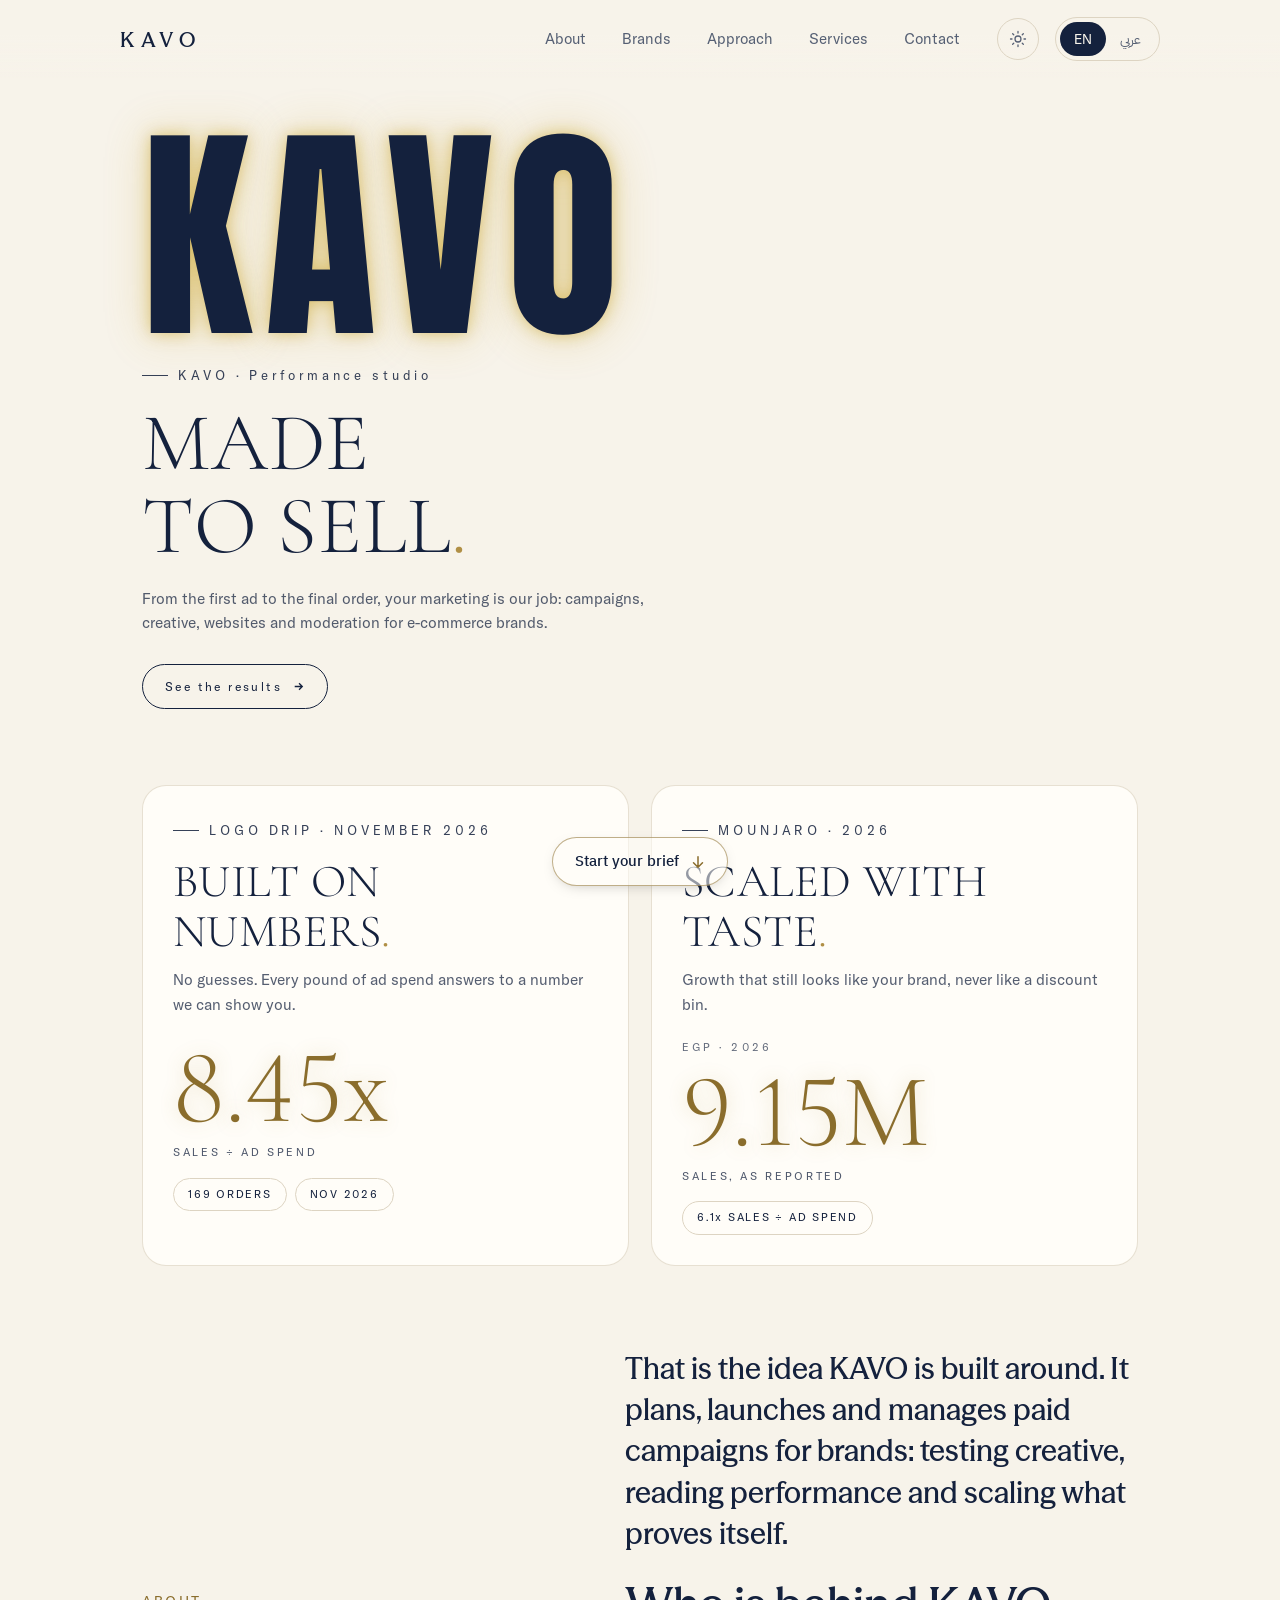
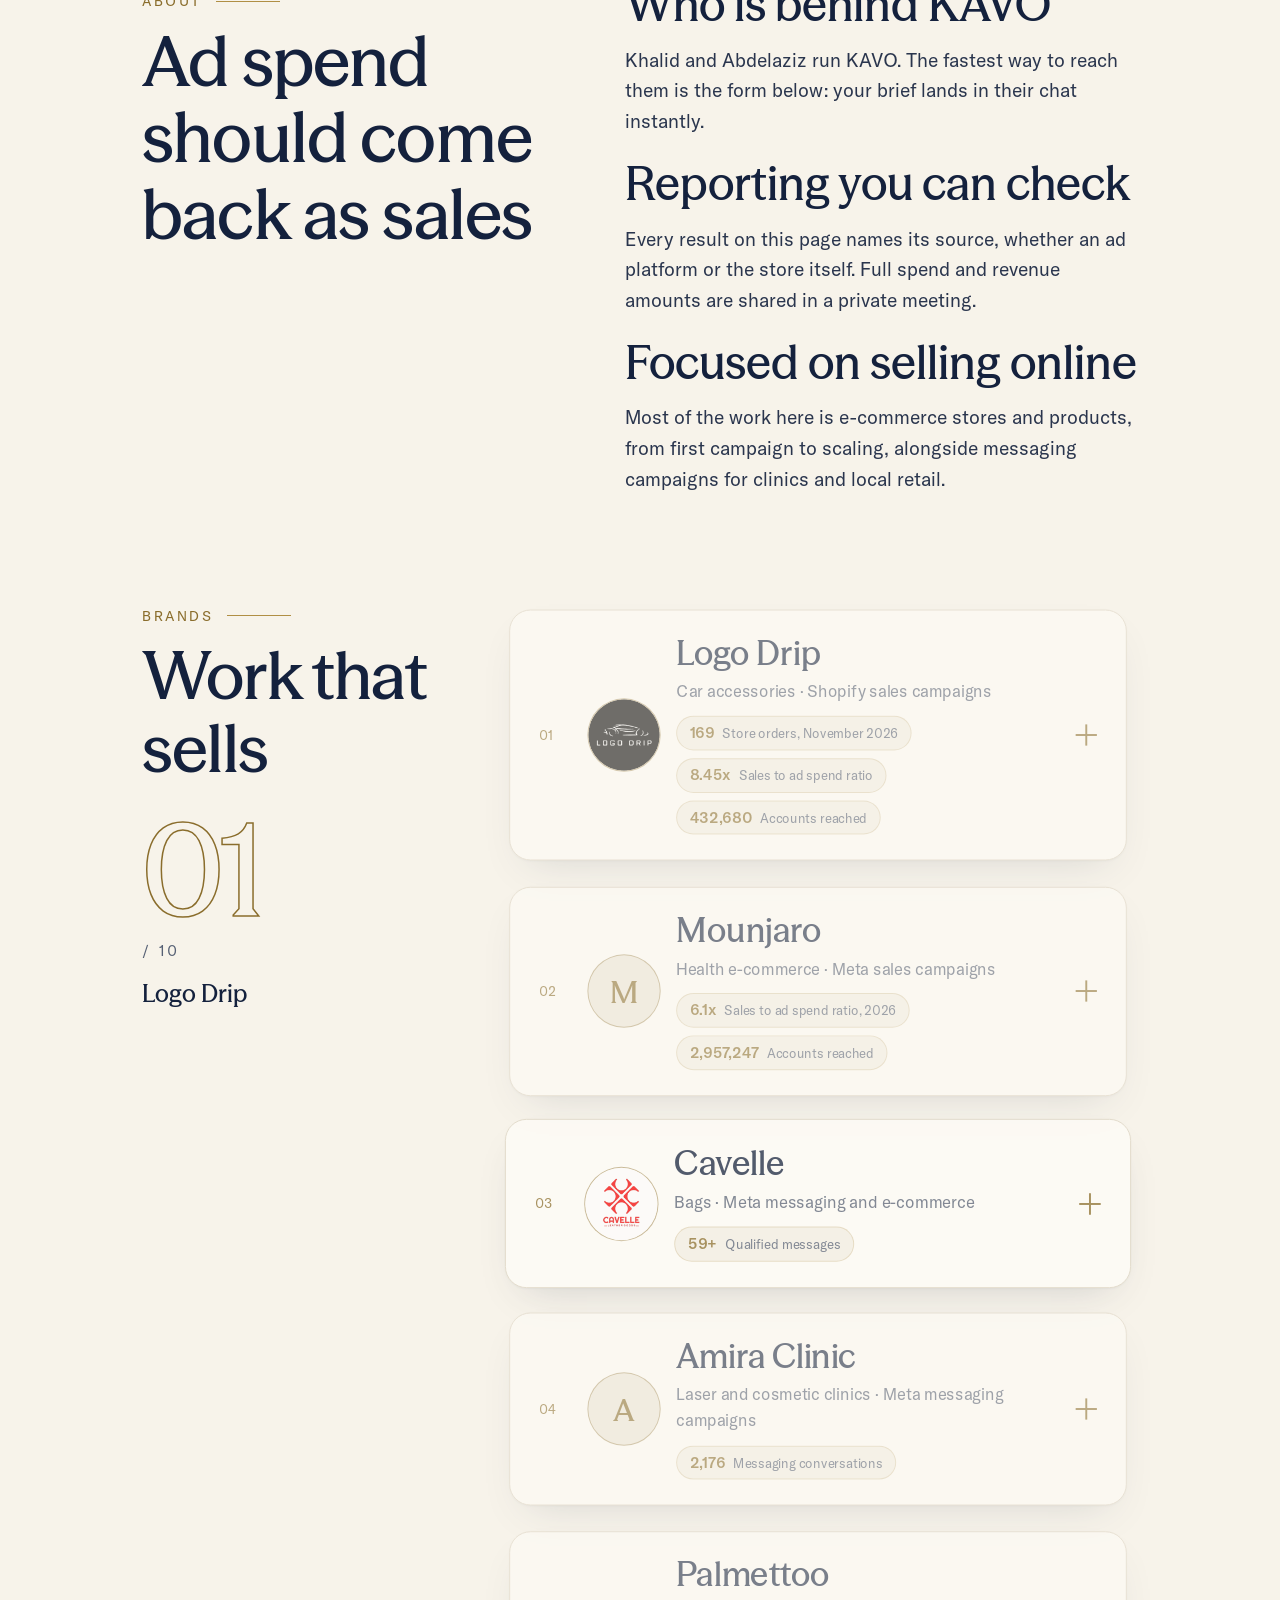
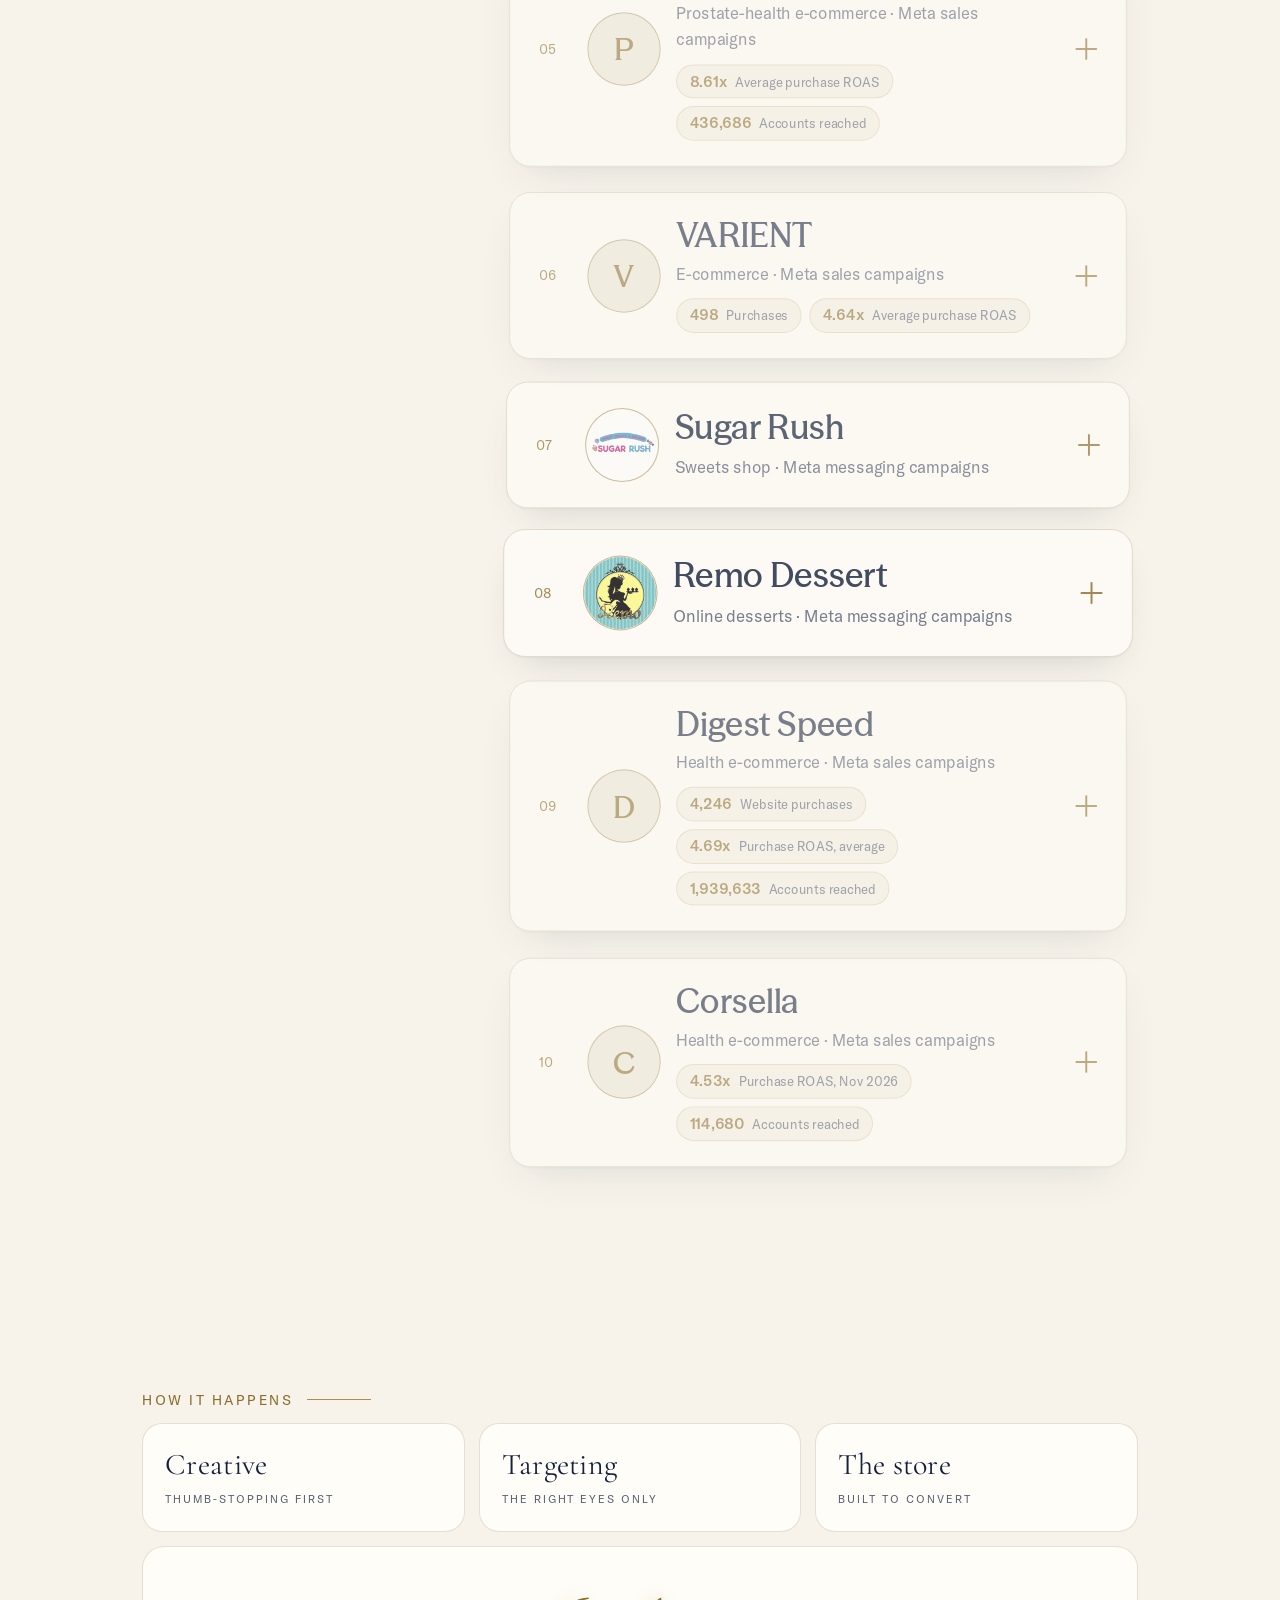
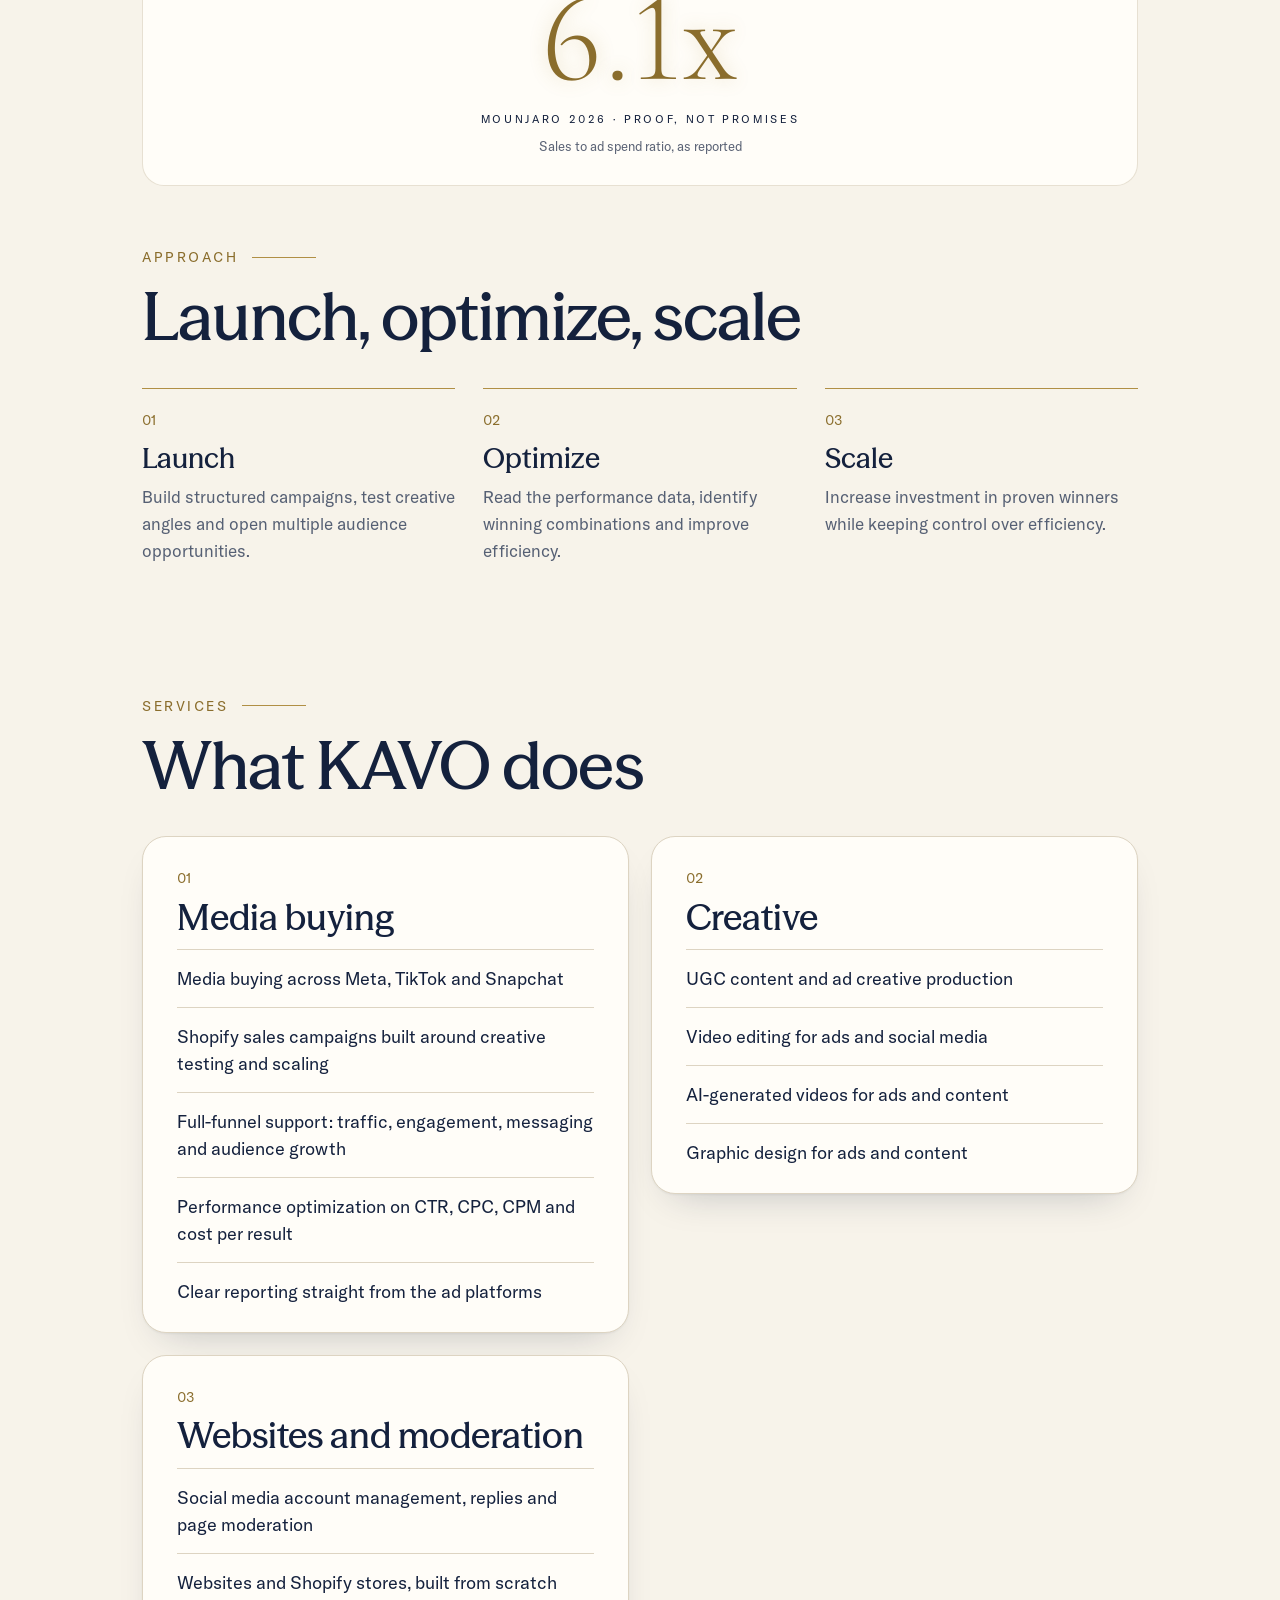
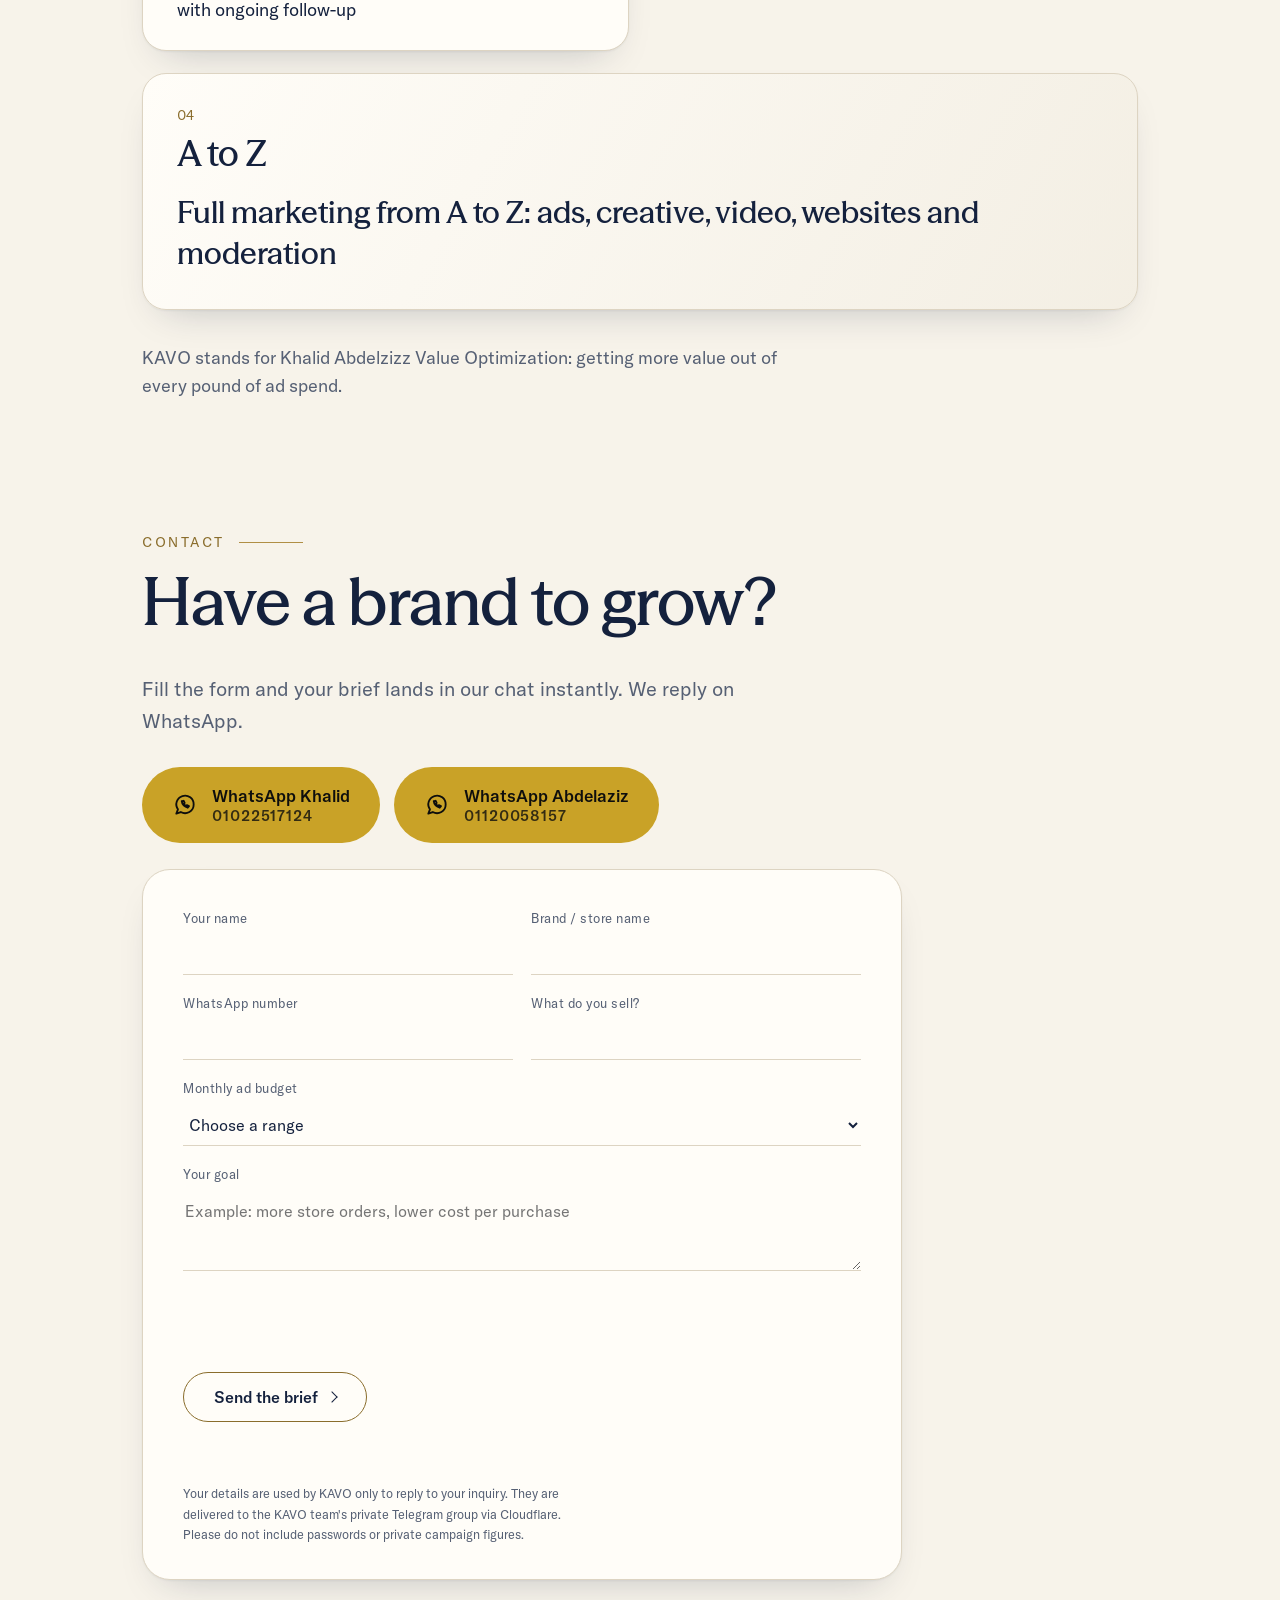
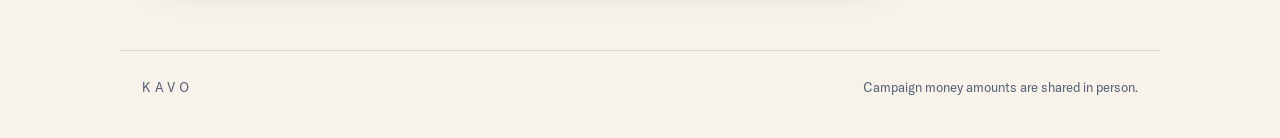
==== commit ba13f87c: "Update index.html" ====
--- a/index.html
+++ b/index.html
@@ -22,15 +22,16 @@
 <meta name="twitter:image" content="https://khalidmohamed600.github.io/KAVO/assets/Y4HUVKZJ.jpg">
 <link rel="preload" href="fonts/SeasonMix-Medium.woff2" as="font" type="font/woff2" crossorigin>
 <link rel="preload" href="fonts/GT-America-Standard-Regular.woff2" as="font" type="font/woff2" crossorigin>
-<link rel="preconnect" href="https://fonts.googleapis.com"><link rel="preconnect" href="https://fonts.gstatic.com" crossorigin><link href="https://fonts.googleapis.com/css2?family=Anton&display=swap" rel="stylesheet" media="print" onload="this.media='all'"><noscript><link href="https://fonts.googleapis.com/css2?family=Anton&display=swap" rel="stylesheet"></noscript>
-<link rel="stylesheet" href="style.css?v=41">
-<script>document.documentElement.classList.add('js');(function(){var q=location.search,l=/[?&]lite=1/.test(q),f=/[?&]full=1/.test(q),t=false;try{t=matchMedia('(pointer:coarse)').matches}catch(e){}if(l||(t&&!f))document.documentElement.classList.add('lite')})();(function(){var m=null;try{m=localStorage.getItem('kavo-theme')}catch(e){}var H=new Date().getHours(),t=(m==='light'||m==='dark')?m:((H>=7&&H<19)?'light':'dark');document.documentElement.setAttribute('data-theme',t);var c=document.querySelector('meta[name=theme-color]');if(c)c.content=t==='dark'?'#121211':'#F7F3EA'})();try{if(localStorage.getItem('kavo-lang')==='ar'){document.documentElement.lang='ar';document.documentElement.dir='rtl'}}catch(e){}</script>
+<link rel="preconnect" href="https://fonts.googleapis.com"><link rel="preconnect" href="https://fonts.gstatic.com" crossorigin><link href="https://fonts.googleapis.com/css2?family=Anton&family=Cormorant+Garamond:wght@300;400&display=swap" rel="stylesheet" media="print" onload="this.media='all'"><noscript><link href="https://fonts.googleapis.com/css2?family=Anton&family=Cormorant+Garamond:wght@300;400&display=swap" rel="stylesheet"></noscript>
+<link rel="stylesheet" href="style.css?v=43">
+<link rel="stylesheet" href="flat.css?v=50">
+<script>document.documentElement.classList.add('js','flat');(function(){var q=location.search,l=/[?&]lite=1/.test(q),f=/[?&]full=1/.test(q),t=false;try{t=matchMedia('(pointer:coarse)').matches}catch(e){}if(l||(t&&!f))document.documentElement.classList.add('lite')})();(function(){var m=null;try{m=localStorage.getItem('kavo-theme-v2')}catch(e){}var H=new Date().getHours(),t=(m==='light'||m==='dark')?m:((H>=7&&H<19)?'light':'dark');document.documentElement.setAttribute('data-theme',t);var c=document.querySelector('meta[name=theme-color]');if(c)c.content=t==='dark'?'#0a0e1a':'#F7F3EA'})();try{if(localStorage.getItem('kavo-lang')==='ar'){document.documentElement.lang='ar';document.documentElement.dir='rtl'}}catch(e){}</script>
 </head>
 <body>
 <a class="skip" href="#main" data-en="Skip to content" data-ar="تخطي للمحتوى">Skip to content</a>
-<div class="bg" aria-hidden="true"><i></i><i></i><i></i></div>
-<canvas id="dust" aria-hidden="true"></canvas>
-<div class="intro" id="intro" aria-hidden="true"><div class="mark"><span>K</span><span>A</span><span>V</span><span>O</span></div><div class="bar"></div></div>
+
+
+
 
 <header class="top">
   <a class="logo" href="#home" aria-label="KAVO">KAVO</a>
@@ -50,59 +51,43 @@
   <div class="lbar"><i></i></div>
 </div>
 <main id="main" tabindex="-1">
-<div class="cine" id="home">
-  <div class="stage" id="stage">
-    <div class="grain" aria-hidden="true"></div>
-
-    <section class="slide s1" id="s1">
-      <p class="eyebrow2" data-en="KAVO · Performance studio" data-ar="KAVO · ستوديو أداء">KAVO · Performance studio</p>
-      <h1 class="bigtype" data-en="MADE<br>TO SELL<i>.</i>" data-ar="اتبني<br>عشان <i>يبيع</i>.">MADE<br>TO SELL<i>.</i></h1>
-      <p class="sub2" data-en="From the first ad to the final order, your marketing is our job: campaigns, creative, websites and moderation for e-commerce brands." data-ar="من أول إعلان لآخر أوردر، ماركتينج براندك علينا: حملات وكرياتيف ومواقع ومودريشن لبراندات الإي كومرس.">From the first ad to the final order, your marketing is our job: campaigns, creative, websites and moderation for e-commerce brands.</p>
-      <a class="pill2" href="#brands"><span data-en="See the results" data-ar="شوف النتايج">See the results</span><svg viewBox="0 0 24 24" fill="none" stroke="currentColor" stroke-width="2.4" aria-hidden="true"><path d="M5 12h14M13 6l6 6-6 6"/></svg></a>
-    </section>
-    <div class="vis" id="v1" aria-hidden="true">
-      <div class="adcard"><img class="logoimg" src="assets/Y4HUVKZJ.jpg" alt="" width="640" height="640" decoding="async"><div class="orb"></div><div class="shine"></div>
-        <div class="tag" data-en="AD CREATIVE · CONCEPT" data-ar="كرياتيف إعلان · مثال">AD CREATIVE · CONCEPT</div>
-        <div class="caprow"><span data-en="STATIC + VIDEO" data-ar="ثابت + فيديو">STATIC + VIDEO</span><span>UGC</span></div>
-      </div>
-    </div>
-
-    <section class="slide s2 dark2" id="s2">
+<section class="fhero" id="home">
+  <div class="fwrap">
+    <h1 class="wordmark" aria-label="KAVO" data-t="KAVO">KAVO</h1>
+    <p class="eyebrow2" data-en="KAVO · Performance studio" data-ar="KAVO · ستوديو أداء">KAVO · Performance studio</p>
+    <h2 class="bigtype fhead" data-en="MADE<br>TO SELL<i>.</i>" data-ar="مصنوع<br>عشان <i>يبيع</i>.">MADE<br>TO SELL<i>.</i></h2>
+    <p class="sub2" data-en="From the first ad to the final order, your marketing is our job: campaigns, creative, websites and moderation for e-commerce brands." data-ar="من أول إعلان لآخر أوردر، تسويق براندك علينا: حملات وكرياتيف ومواقع ومودريشن لبراندات الإي كومرس.">From the first ad to the final order, your marketing is our job: campaigns, creative, websites and moderation for e-commerce brands.</p>
+    <a class="pill2" href="#brands"><span data-en="See the results" data-ar="شوف النتايج">See the results</span><svg viewBox="0 0 24 24" fill="none" stroke="currentColor" stroke-width="2.4" aria-hidden="true"><path d="M5 12h14M13 6l6 6-6 6"/></svg></a>
+  </div>
+</section>
+<section class="fnums" id="numbers">
+  <div class="fwrap fgrid">
+    <article class="fcard r">
       <p class="eyebrow2" data-en="LOGO DRIP · NOVEMBER 2026" data-ar="لوجو دريب · نوفمبر 2026">LOGO DRIP · NOVEMBER 2026</p>
-      <h1 class="bigtype" data-en="BUILT ON<br>NUMBERS<i>.</i>" data-ar="مبني على<br><i>أرقام</i>.">BUILT ON<br>NUMBERS<i>.</i></h1>
+      <h2 class="fh" data-en="BUILT ON NUMBERS<i>.</i>" data-ar="مبني على <i>أرقام</i>.">BUILT ON NUMBERS<i>.</i></h2>
       <p class="sub2" data-en="No guesses. Every pound of ad spend answers to a number we can show you." data-ar="مفيش تخمين. كل جنيه إعلان ليه رقم نقدر نوريهولك.">No guesses. Every pound of ad spend answers to a number we can show you.</p>
-    </section>
-    <div class="vis" id="v2" aria-hidden="true">
-      <div class="numcard"><div class="bignum">8.45x</div><div class="numlbl" data-en="SALES ÷ AD SPEND" data-ar="مبيعات ÷ صرف إعلانات">SALES ÷ AD SPEND</div></div>
-      <div class="chip2" id="c21"><span data-en="169 ORDERS" data-ar="169 أوردر">169 ORDERS</span></div>
-      <div class="chip2" id="c22"><span data-en="NOV 2026" data-ar="نوفمبر 2026">NOV 2026</span></div>
-    </div>
-
-    <section class="slide s3 ongold" id="s3">
+      <div class="fnum"><b>8.45x</b><span data-en="SALES ÷ AD SPEND" data-ar="مبيعات ÷ صرف إعلانات">SALES ÷ AD SPEND</span></div>
+      <p class="fchips"><span data-en="169 ORDERS" data-ar="169 أوردر">169 ORDERS</span><span data-en="NOV 2026" data-ar="نوفمبر 2026">NOV 2026</span></p>
+    </article>
+    <article class="fcard r">
       <p class="eyebrow2" data-en="MOUNJARO · 2026" data-ar="مونجارو · 2026">MOUNJARO · 2026</p>
-      <h1 class="bigtype" data-en="SCALED WITH<br>TASTE<i>.</i>" data-ar="بيكبّر<br><i>بذوق</i>.">SCALED WITH<br>TASTE<i>.</i></h1>
-      <p class="sub2" data-en="Growth that still looks like your brand, never like a discount bin." data-ar="نمو يفضل شكل براندك، مش شكل خصومات.">Growth that still looks like your brand, never like a discount bin.</p>
-    </section>
-    <div class="vis" id="v3" aria-hidden="true">
-      <div class="numcard silver"><div class="curnote" data-en="EGP · 2026" data-ar="جنيه · 2026">EGP · 2026</div><div class="bignum">9.15M</div><div class="numlbl" data-en="SALES, AS REPORTED" data-ar="مبيعات، حسب التقارير">SALES, AS REPORTED</div></div>
-      <div class="chip2 inkchip" id="c31"><span data-en="6.1x SALES ÷ AD SPEND" data-ar="6.1x نسبة المبيعات للصرف">6.1x SALES ÷ AD SPEND</span></div>
-    </div>
-
-    <div id="sidx" aria-hidden="true"><div data-en="Made to sell" data-ar="اتبني عشان يبيع">Made to sell</div><div data-en="Built on numbers" data-ar="مبني على أرقام">Built on numbers</div><div data-en="Scaled with taste" data-ar="بيكبّر بذوق">Scaled with taste</div></div>
-    <div class="dots2" id="dots2" aria-hidden="true"><i class="on"></i><i></i><i></i></div>
-    <div class="hint2" id="hint2" data-en="SCROLL" data-ar="اسكرول">SCROLL</div>
-  </div>
-</div>
+      <h2 class="fh" data-en="SCALED WITH TASTE<i>.</i>" data-ar="نكبّر <i>بذوق</i>.">SCALED WITH TASTE<i>.</i></h2>
+      <p class="sub2" data-en="Growth that still looks like your brand, never like a discount bin." data-ar="نمو يحافظ على شكل براندك، مش شكل عروض التخفيضات.">Growth that still looks like your brand, never like a discount bin.</p>
+      <div class="fnum"><small data-en="EGP · 2026" data-ar="جنيه · 2026">EGP · 2026</small><b>9.15M</b><span data-en="SALES, AS REPORTED" data-ar="المبيعات حسب التقارير">SALES, AS REPORTED</span></div>
+      <p class="fchips"><span data-en="6.1x SALES ÷ AD SPEND" data-ar="6.1x نسبة المبيعات للصرف">6.1x SALES ÷ AD SPEND</span></p>
+    </article>
+  </div>
+</section>
 <section class="sec" id="about">
 <div class="bstick">
   <p class="lab r" data-en="About" data-ar="عن KAVO">About</p>
   <h2 class="r" data-en="Ad spend should come back as sales" data-ar="كل جنيه إعلان لازم يرجع مبيعات">Ad spend should come back as sales</h2>
   <div class="beats">
-  <p class="lead beat" data-en="That is the idea KAVO is built around. It plans, launches and manages paid campaigns for brands: testing creative, reading performance and scaling what proves itself." data-ar="دي الفكرة اللي KAVO مبنية عليها. بتخطط وبتطلّق وبتدير الحملات المدفوعة للبراندات: بتختبر الكرياتيف، وبتقرا الأداء، وبتكبّر اللي يثبت نفسه.">That is the idea KAVO is built around. It plans, launches and manages paid campaigns for brands: testing creative, reading performance and scaling what proves itself.</p>
+  <p class="lead beat" data-en="That is the idea KAVO is built around. It plans, launches and manages paid campaigns for brands: testing creative, reading performance and scaling what proves itself." data-ar="دي الفكرة اللي KAVO مبنية عليها. بتخطط الحملات المدفوعة للبراندات وبتطلقها وبتديرها: بتختبر الكرياتيف، وبتقرا الأداء، وبتكبّر اللي يثبت نفسه.">That is the idea KAVO is built around. It plans, launches and manages paid campaigns for brands: testing creative, reading performance and scaling what proves itself.</p>
   <ul class="pts">
-    <li class="beat"><b data-en="Who is behind KAVO" data-ar="مين ورا KAVO">Who is behind KAVO</b><p data-en="Khalid and Abdelaziz run KAVO. The fastest way to reach them is the form below: your brief lands in their chat instantly." data-ar="خالد وعبد العزيز هما اللي بيديروا KAVO. أسرع طريقة توصل بيهم هي الفورم اللي تحت: تفاصيلك بتوصل شاتهم على طول.">Khalid and Abdelaziz run KAVO. The fastest way to reach them is the form below: your brief lands in their chat instantly.</p></li>
-    <li class="beat"><b data-en="Reporting you can check" data-ar="تقارير تقدر تراجعها">Reporting you can check</b><p data-en="Every result on this page names its source, whether an ad platform or the store itself. Full spend and revenue amounts are shared in a private meeting." data-ar="كل نتيجة في الصفحة دي مكتوب مصدرها، سواء منصة إعلانات أو المتجر نفسه. ومبالغ الصرف والمبيعات الكاملة بتتشارك في لقاء خاص.">Every result on this page names its source, whether an ad platform or the store itself. Full spend and revenue amounts are shared in a private meeting.</p></li>
-    <li class="beat"><b data-en="Focused on selling online" data-ar="شغلنا الأساسي البيع أونلاين">Focused on selling online</b><p data-en="Most of the work here is e-commerce stores and products, from first campaign to scaling, alongside messaging campaigns for clinics and local retail." data-ar="معظم الشغل هنا متاجر ومنتجات إي كومرس، من أول حملة لحد التوسع، وكمان حملات رسائل لعيادات ومحلات محلية.">Most of the work here is e-commerce stores and products, from first campaign to scaling, alongside messaging campaigns for clinics and local retail.</p></li>
+    <li class="beat"><b data-en="Who is behind KAVO" data-ar="مين ورا KAVO">Who is behind KAVO</b><p data-en="Khalid and Abdelaziz run KAVO. The fastest way to reach them is the form below: your brief lands in their chat instantly." data-ar="خالد وعبد العزيز هما اللي شغالين على KAVO. أسرع طريقة توصلهم بيها هي الفورم اللي تحت: تفاصيلك بتوصل شاتهم على طول.">Khalid and Abdelaziz run KAVO. The fastest way to reach them is the form below: your brief lands in their chat instantly.</p></li>
+    <li class="beat"><b data-en="Reporting you can check" data-ar="تقارير تقدر تراجعها">Reporting you can check</b><p data-en="Every result on this page names its source, whether an ad platform or the store itself. Full spend and revenue amounts are shared in a private meeting." data-ar="كل نتيجة في الصفحة دي مكتوب مصدرها، سواء منصة إعلانات أو المتجر نفسه. ومبالغ الصرف والمبيعات الكاملة بنعرضها في لقاء خاص.">Every result on this page names its source, whether an ad platform or the store itself. Full spend and revenue amounts are shared in a private meeting.</p></li>
+    <li class="beat"><b data-en="Focused on selling online" data-ar="شغلنا الأساسي البيع أونلاين">Focused on selling online</b><p data-en="Most of the work here is e-commerce stores and products, from first campaign to scaling, alongside messaging campaigns for clinics and local retail." data-ar="معظم الشغل هنا متاجر ومنتجات إي كومرس، من أول حملة لحد التوسع، وكمان حملات رسائل لعيادات ومحلات.">Most of the work here is e-commerce stores and products, from first campaign to scaling, alongside messaging campaigns for clinics and local retail.</p></li>
   </ul>
 </div>
 <div class="bprog" aria-hidden="true"><i></i></div>
@@ -117,17 +102,17 @@
   </div>
   <div class="blist">
 
-  <div class="brand open r">
-    <button type="button" aria-expanded="true" aria-controls="p1">
+  <div class="brand r">
+    <button type="button" aria-expanded="false" aria-controls="p1">
       <span class="n">01</span>
       <span class="bt"><span class="nm">Logo Drip</span><span class="tg" data-en="Car accessories · Shopify sales campaigns" data-ar="إكسسوارات سيارات · حملات مبيعات Shopify">Car accessories · Shopify sales campaigns</span></span>
       <span class="ar"></span>
     </button>
     <div class="panel" id="p1"><div>
-      <p class="desc" data-en="Logo Drip is a Shopify store selling custom car emblems in three designs, plus wheel center caps. KAVO runs the full funnel: sales campaigns built on creative testing and scaling, backed by traffic, engagement and follower campaigns." data-ar="Logo Drip متجر Shopify بيبيع علامات سيارات معدلة بثلاث تصميمات، بالإضافة إلى طبات الجنوط. KAVO بتدير القمع كله: حملات مبيعات مبنية على اختبار الكرياتيف والتوسع، مدعومة بحملات ترافيك وتفاعل ومتابعين.">Logo Drip is a Shopify store selling custom car emblems in three designs, plus wheel center caps. KAVO runs the full funnel: sales campaigns built on creative testing and scaling, backed by traffic, engagement and follower campaigns.</p>
-      <div class="figs"><div class="fig"><b data-to="169">169</b><span data-en="Store orders, November 2026" data-ar="أوردر في المتجر في نوفمبر 2026">Store orders, November 2026</span></div><div class="fig"><b data-to="8.45" data-d="2" data-s="x">8.45x</b><span data-en="Sales to ad spend ratio" data-ar="نسبة المبيعات لصرف الإعلانات">Sales to ad spend ratio</span></div><div class="fig"><b data-to="432680">432,680</b><span data-en="Accounts reached" data-ar="حساب تم الوصول له">Accounts reached</span></div></div>
-      <p class="cap" data-en="As reported by KAVO: the 169 orders are store totals for November 2026. The ratio is store sales (all sales channels) over Sales-campaign spend across two ad accounts, and is not Meta-attributed ROAS. Reach: Meta Ads Manager, 1 Nov 2026 to 24 Nov 2026." data-ar="حسب بيانات KAVO: الـ169 أوردر دول إجمالي أوردرات المتجر في نوفمبر 2026. النسبة هي مبيعات المتجر (كل قنوات البيع) مقسومة على صرف حملات الـSales في حسابين إعلانيين، ومش <bdi dir='ltr'>ROAS</bdi> منسوب لـ<bdi dir='ltr'>Meta</bdi>. الوصول: من <bdi dir='ltr'>Meta Ads Manager</bdi>، من 1 نوفمبر 2026 إلى 24 نوفمبر 2026.">As reported by KAVO: the 169 orders are store totals for November 2026. The ratio is store sales (all sales channels) over Sales-campaign spend across two ad accounts, and is not Meta-attributed ROAS. Reach: Meta Ads Manager, 1 Nov 2026 to 24 Nov 2026.</p>
-      <p class="priv"><svg viewBox="0 0 24 24" aria-hidden="true"><rect x="5" y="11" width="14" height="9" rx="2"/><path d="M8 11V8a4 4 0 0 1 8 0v3"/></svg><span data-en="Spend and revenue are shared in a private meeting." data-ar="الصرف والمبيعات بتتعرض في لقاء خاص.">Spend and revenue are shared in a private meeting.</span></p>
+      <p class="desc" data-en="Logo Drip is a Shopify store selling custom car emblems in three designs, plus wheel center caps. KAVO runs the full funnel: sales campaigns built on creative testing and scaling, backed by traffic, engagement and follower campaigns." data-ar="Logo Drip متجر Shopify بيبيع شعارات سيارات مخصوصة بثلاث تصميمات، وكمان طبّات الجنوط. KAVO بتدير مسار البيع كله: حملات مبيعات مبنية على اختبار الكرياتيف والتوسع، مدعومة بحملات ترافيك وتفاعل ومتابعين.">Logo Drip is a Shopify store selling custom car emblems in three designs, plus wheel center caps. KAVO runs the full funnel: sales campaigns built on creative testing and scaling, backed by traffic, engagement and follower campaigns.</p>
+      <div class="figs"><div class="fig"><b data-to="169">169</b><span data-en="Store orders, November 2026" data-ar="أوردر على المتجر في نوفمبر 2026">Store orders, November 2026</span></div><div class="fig"><b data-to="8.45" data-d="2" data-s="x">8.45x</b><span data-en="Sales to ad spend ratio" data-ar="نسبة المبيعات لصرف الإعلانات">Sales to ad spend ratio</span></div><div class="fig"><b data-to="432680">432,680</b><span data-en="Accounts reached" data-ar="حساب وصلتله الإعلانات">Accounts reached</span></div></div>
+      <p class="cap" data-en="As reported by KAVO: the 169 orders are store totals for November 2026. The ratio is store sales (all sales channels) over Sales-campaign spend across two ad accounts, and is not Meta-attributed ROAS. Reach: Meta Ads Manager, 1 Nov 2026 to 24 Nov 2026." data-ar="حسب بيانات KAVO: الـ169 أوردر دول إجمالي أوردرات المتجر في نوفمبر 2026. النسبة هي مبيعات المتجر (كل قنوات البيع) مقسومة على صرف حملات الـSales في حسابين إعلانيين، ومش <bdi dir='ltr'>ROAS</bdi> محسوب من <bdi dir='ltr'>Meta</bdi>. الوصول: من <bdi dir='ltr'>Meta Ads Manager</bdi>، من 1 نوفمبر 2026 إلى 24 نوفمبر 2026.">As reported by KAVO: the 169 orders are store totals for November 2026. The ratio is store sales (all sales channels) over Sales-campaign spend across two ad accounts, and is not Meta-attributed ROAS. Reach: Meta Ads Manager, 1 Nov 2026 to 24 Nov 2026.</p>
+      <p class="priv"><svg viewBox="0 0 24 24" aria-hidden="true"><rect x="5" y="11" width="14" height="9" rx="2"/><path d="M8 11V8a4 4 0 0 1 8 0v3"/></svg><span data-en="Spend and revenue are shared in a private meeting." data-ar="الصرف والمبيعات بنعرضهم في لقاء خاص.">Spend and revenue are shared in a private meeting.</span></p>
     </div></div>
   </div>
 
@@ -139,8 +124,8 @@
     </button>
     <div class="panel" id="p2"><div>
       <p class="desc" data-en="Mounjaro is an e-commerce brand in the health and slimming space. KAVO runs its Meta sales campaigns." data-ar="Mounjaro براند إي كومرس في مجال الصحة والتخسيس. KAVO بتشغّل له حملات المبيعات على ميتا.">Mounjaro is an e-commerce brand in the health and slimming space. KAVO runs its Meta sales campaigns.</p>
-      <div class="figs"><div class="fig"><b class="cur" data-en="EGP 9.15M" data-ar="9.15 مليون جنيه">EGP 9.15M</b><span data-en="Store sales, 2026" data-ar="مبيعات المتجر في 2026">Store sales, 2026</span></div><div class="fig"><b class="cur" data-en="EGP 1.5M" data-ar="1.5 مليون جنيه">EGP 1.5M</b><span data-en="Ad spend, 2026" data-ar="صرف الإعلانات في 2026">Ad spend, 2026</span></div><div class="fig"><b data-to="6.1" data-d="1" data-s="x">6.1x</b><span data-en="Sales to ad spend ratio, 2026" data-ar="نسبة المبيعات لصرف الإعلانات في 2026">Sales to ad spend ratio, 2026</span></div><div class="fig"><b data-to="2957247">2,957,247</b><span data-en="Accounts reached" data-ar="حساب تم الوصول له">Accounts reached</span></div></div>
-      <p class="cap" data-en="2026, as reported by KAVO: EGP 9.15 million in store sales against EGP 1.5 million in ad spend for the year, a 6.1x ratio of store sales to ad spend (not Meta-attributed ROAS). Reach: Meta Ads Manager, 1 Jan 2026 to 25 Nov 2026, 70 campaigns." data-ar="سنة 2026، حسب بيانات KAVO: مبيعات المتجر 9.15 مليون جنيه مقابل صرف إعلانات 1.5 مليون جنيه في السنة، يعني نسبة 6.1x لمبيعات المتجر على الصرف (مش <bdi dir='ltr'>ROAS</bdi> منسوب لـ<bdi dir='ltr'>Meta</bdi>). الوصول: من <bdi dir='ltr'>Meta Ads Manager</bdi>، من 1 يناير 2026 إلى 25 نوفمبر 2026، 70 حملة.">2026, as reported by KAVO: EGP 9.15 million in store sales against EGP 1.5 million in ad spend for the year, a 6.1x ratio of store sales to ad spend (not Meta-attributed ROAS). Reach: Meta Ads Manager, 1 Jan 2026 to 25 Nov 2026, 70 campaigns.</p>
+      <div class="figs"><div class="fig"><b class="cur" data-en="EGP 9.15M" data-ar="9.15 مليون جنيه">EGP 9.15M</b><span data-en="Store sales, 2026" data-ar="مبيعات المتجر في 2026">Store sales, 2026</span></div><div class="fig"><b class="cur" data-en="EGP 1.5M" data-ar="1.5 مليون جنيه">EGP 1.5M</b><span data-en="Ad spend, 2026" data-ar="صرف الإعلانات في 2026">Ad spend, 2026</span></div><div class="fig"><b data-to="6.1" data-d="1" data-s="x">6.1x</b><span data-en="Sales to ad spend ratio, 2026" data-ar="نسبة المبيعات لصرف الإعلانات في 2026">Sales to ad spend ratio, 2026</span></div><div class="fig"><b data-to="2957247">2,957,247</b><span data-en="Accounts reached" data-ar="حساب وصلتله الإعلانات">Accounts reached</span></div></div>
+      <p class="cap" data-en="2026, as reported by KAVO: EGP 9.15 million in store sales against EGP 1.5 million in ad spend for the year, a 6.1x ratio of store sales to ad spend (not Meta-attributed ROAS). Reach: Meta Ads Manager, 1 Jan 2026 to 25 Nov 2026, 70 campaigns." data-ar="سنة 2026، حسب بيانات KAVO: مبيعات المتجر 9.15 مليون جنيه مقابل صرف إعلانات 1.5 مليون جنيه في السنة، يعني نسبة 6.1x لمبيعات المتجر على الصرف (مش <bdi dir='ltr'>ROAS</bdi> محسوب من <bdi dir='ltr'>Meta</bdi>). الوصول: من <bdi dir='ltr'>Meta Ads Manager</bdi>، من 1 يناير 2026 إلى 25 نوفمبر 2026، 70 حملة.">2026, as reported by KAVO: EGP 9.15 million in store sales against EGP 1.5 million in ad spend for the year, a 6.1x ratio of store sales to ad spend (not Meta-attributed ROAS). Reach: Meta Ads Manager, 1 Jan 2026 to 25 Nov 2026, 70 campaigns.</p>
     </div></div>
   </div>
 
@@ -154,7 +139,7 @@
       <p class="desc" data-en="Cavelle is a bags brand. KAVO runs Meta messaging campaigns to bring in qualified conversations from interested buyers, and is working on its e-commerce side." data-ar="Cavelle براند شنط. KAVO بتشغّل له حملات رسائل على ميتا لجلب محادثات مؤهلة من عملاء مهتمين، وبتشتغل معاه كمان على الإي كومرس.">Cavelle is a bags brand. KAVO runs Meta messaging campaigns to bring in qualified conversations from interested buyers, and is working on its e-commerce side.</p>
       <div class="figs"><div class="fig"><b data-to="59" data-s="+">59+</b><span data-en="Qualified messages" data-ar="رسالة مؤهلة">Qualified messages</span></div></div>
       <p class="cap" data-en="Campaign figure from Khalid's earlier portfolio." data-ar="رقم الحملة من البورتفوليو السابق لخالد.">Campaign figure from Khalid's earlier portfolio.</p>
-      <p class="priv"><svg viewBox="0 0 24 24" aria-hidden="true"><rect x="5" y="11" width="14" height="9" rx="2"/><path d="M8 11V8a4 4 0 0 1 8 0v3"/></svg><span data-en="Spend and revenue are shared in a private meeting." data-ar="الصرف والمبيعات بتتعرض في لقاء خاص.">Spend and revenue are shared in a private meeting.</span></p>
+      <p class="priv"><svg viewBox="0 0 24 24" aria-hidden="true"><rect x="5" y="11" width="14" height="9" rx="2"/><path d="M8 11V8a4 4 0 0 1 8 0v3"/></svg><span data-en="Spend and revenue are shared in a private meeting." data-ar="الصرف والمبيعات بنعرضهم في لقاء خاص.">Spend and revenue are shared in a private meeting.</span></p>
     </div></div>
   </div>
 
@@ -168,7 +153,7 @@
       <p class="desc" data-en="Amira Clinic offers laser and cosmetic treatments. KAVO runs Meta messaging campaigns that bring in conversations from people interested in the treatments." data-ar="عيادة أميرة بتقدم خدمات ليزر وتجميل. KAVO بتشغّل لها حملات رسائل على ميتا بتجيب محادثات من ناس مهتمة بالخدمات.">Amira Clinic offers laser and cosmetic treatments. KAVO runs Meta messaging campaigns that bring in conversations from people interested in the treatments.</p>
       <div class="figs"><div class="fig"><b data-to="2176">2,176</b><span data-en="Messaging conversations" data-ar="محادثة رسائل">Messaging conversations</span></div><div class="fig"><b class="cur" data-en="EGP 3" data-ar="3 جنيه">EGP 3</b><span data-en="Cost per conversation" data-ar="تكلفة المحادثة">Cost per conversation</span></div></div>
       <p class="cap" data-en="Conversations: Meta Ads Manager, 31 Aug to 29 Sep 2026, 31 campaigns. Cost per conversation as reported by KAVO." data-ar="المحادثات: من Meta Ads Manager، من 31 أغسطس لـ29 سبتمبر 2026، 31 حملة. تكلفة المحادثة حسب بيانات KAVO.">Conversations: Meta Ads Manager, 31 Aug to 29 Sep 2026, 31 campaigns. Cost per conversation as reported by KAVO.</p>
-      <p class="priv"><svg viewBox="0 0 24 24" aria-hidden="true"><rect x="5" y="11" width="14" height="9" rx="2"/><path d="M8 11V8a4 4 0 0 1 8 0v3"/></svg><span data-en="Spend and revenue are shared in a private meeting." data-ar="الصرف والمبيعات بتتعرض في لقاء خاص.">Spend and revenue are shared in a private meeting.</span></p>
+      <p class="priv"><svg viewBox="0 0 24 24" aria-hidden="true"><rect x="5" y="11" width="14" height="9" rx="2"/><path d="M8 11V8a4 4 0 0 1 8 0v3"/></svg><span data-en="Spend and revenue are shared in a private meeting." data-ar="الصرف والمبيعات بنعرضهم في لقاء خاص.">Spend and revenue are shared in a private meeting.</span></p>
     </div></div>
   </div>
 
@@ -180,9 +165,9 @@
     </button>
     <div class="panel" id="p5"><div>
       <p class="desc" data-en="Palmettoo is an e-commerce product in the prostate-health category. KAVO runs Meta sales campaigns." data-ar="Palmettoo منتج إي كومرس في مجال صحة البروستاتا. KAVO بتشغّل له حملات مبيعات على ميتا.">Palmettoo is an e-commerce product in the prostate-health category. KAVO runs Meta sales campaigns.</p>
-      <div class="figs"><div class="fig"><b data-to="8.61" data-d="2" data-s="x">8.61x</b><span data-en="Average purchase ROAS" data-ar="متوسط ROAS للمشتريات">Average purchase ROAS</span></div><div class="fig"><b data-to="436686">436,686</b><span data-en="Accounts reached" data-ar="حساب تم الوصول له">Accounts reached</span></div></div>
+      <div class="figs"><div class="fig"><b data-to="8.61" data-d="2" data-s="x">8.61x</b><span data-en="Average purchase ROAS" data-ar="متوسط ROAS للمشتريات">Average purchase ROAS</span></div><div class="fig"><b data-to="436686">436,686</b><span data-en="Accounts reached" data-ar="حساب وصلتله الإعلانات">Accounts reached</span></div></div>
       <p class="cap" data-en="Meta Ads Manager, Sales campaigns, as reported by KAVO." data-ar="من Meta Ads Manager، حملات المبيعات، حسب بيانات KAVO.">Meta Ads Manager, Sales campaigns, as reported by KAVO.</p>
-      <p class="priv"><svg viewBox="0 0 24 24" aria-hidden="true"><rect x="5" y="11" width="14" height="9" rx="2"/><path d="M8 11V8a4 4 0 0 1 8 0v3"/></svg><span data-en="Spend and revenue are shared in a private meeting." data-ar="الصرف والمبيعات بتتعرض في لقاء خاص.">Spend and revenue are shared in a private meeting.</span></p>
+      <p class="priv"><svg viewBox="0 0 24 24" aria-hidden="true"><rect x="5" y="11" width="14" height="9" rx="2"/><path d="M8 11V8a4 4 0 0 1 8 0v3"/></svg><span data-en="Spend and revenue are shared in a private meeting." data-ar="الصرف والمبيعات بنعرضهم في لقاء خاص.">Spend and revenue are shared in a private meeting.</span></p>
     </div></div>
   </div>
 
@@ -196,7 +181,7 @@
       <p class="desc" data-en="VARIENT is an e-commerce brand. KAVO runs its Meta sales campaigns." data-ar="VARIENT براند إي كومرس. KAVO بتشغّل له حملات المبيعات على ميتا.">VARIENT is an e-commerce brand. KAVO runs its Meta sales campaigns.</p>
       <div class="figs"><div class="fig"><b data-to="498">498</b><span data-en="Purchases" data-ar="عمليات شراء">Purchases</span></div><div class="fig"><b data-to="4.64" data-d="2" data-s="x">4.64x</b><span data-en="Average purchase ROAS" data-ar="متوسط ROAS للمشتريات">Average purchase ROAS</span></div></div>
       <p class="cap" data-en="Meta Ads Manager, 1 to 25 Nov 2026, 17 campaigns." data-ar="من Meta Ads Manager، من 1 لـ25 نوفمبر 2026، 17 حملة.">Meta Ads Manager, 1 to 25 Nov 2026, 17 campaigns.</p>
-      <p class="priv"><svg viewBox="0 0 24 24" aria-hidden="true"><rect x="5" y="11" width="14" height="9" rx="2"/><path d="M8 11V8a4 4 0 0 1 8 0v3"/></svg><span data-en="Spend and revenue are shared in a private meeting." data-ar="الصرف والمبيعات بتتعرض في لقاء خاص.">Spend and revenue are shared in a private meeting.</span></p>
+      <p class="priv"><svg viewBox="0 0 24 24" aria-hidden="true"><rect x="5" y="11" width="14" height="9" rx="2"/><path d="M8 11V8a4 4 0 0 1 8 0v3"/></svg><span data-en="Spend and revenue are shared in a private meeting." data-ar="الصرف والمبيعات بنعرضهم في لقاء خاص.">Spend and revenue are shared in a private meeting.</span></p>
     </div></div>
   </div>
 
@@ -232,7 +217,7 @@
     </button>
     <div class="panel" id="p9"><div>
       <p class="desc" data-en="Digest Speed is a digestion and weight-management product sold online. KAVO runs its Meta sales campaigns." data-ar="دايجست سبيد منتج للهضم والتخسيس بيتباع أونلاين. KAVO بتشغّل له حملات مبيعات على ميتا.">Digest Speed is a digestion and weight-management product sold online. KAVO runs its Meta sales campaigns.</p>
-      <div class="figs"><div class="fig"><b data-to="4246">4,246</b><span data-en="Website purchases" data-ar="مشتريات من الموقع">Website purchases</span></div><div class="fig"><b data-to="4.69" data-d="2" data-s="x">4.69x</b><span data-en="Purchase ROAS, average" data-ar="متوسط <bdi dir='ltr'>ROAS</bdi> المشتريات">Purchase ROAS, average</span></div><div class="fig"><b data-to="1939633">1,939,633</b><span data-en="Accounts reached" data-ar="حساب تم الوصول له">Accounts reached</span></div></div>
+      <div class="figs"><div class="fig"><b data-to="4246">4,246</b><span data-en="Website purchases" data-ar="مشتريات من الموقع">Website purchases</span></div><div class="fig"><b data-to="4.69" data-d="2" data-s="x">4.69x</b><span data-en="Purchase ROAS, average" data-ar="متوسط <bdi dir='ltr'>ROAS</bdi> المشتريات">Purchase ROAS, average</span></div><div class="fig"><b data-to="1939633">1,939,633</b><span data-en="Accounts reached" data-ar="حساب وصلتله الإعلانات">Accounts reached</span></div></div>
       <p class="cap" data-en="As reported in Meta Ads Manager." data-ar="حسب بيانات <bdi dir='ltr'>Meta Ads Manager</bdi>.">As reported in Meta Ads Manager.</p>
     </div></div>
   </div>
@@ -244,8 +229,8 @@
       <span class="ar"></span>
     </button>
     <div class="panel" id="p10"><div>
-      <p class="desc" data-en="Corsella is a health and weight-management e-commerce brand. KAVO runs its Meta sales campaigns." data-ar="كورسيلا براند إي كوميرس لمنتجات الصحة والتخسيس. KAVO بتشغّل له حملات مبيعات على ميتا.">Corsella is a health and weight-management e-commerce brand. KAVO runs its Meta sales campaigns.</p>
-      <div class="figs"><div class="fig"><b data-to="4.53" data-d="2" data-s="x">4.53x</b><span data-en="Purchase ROAS, Nov 2026" data-ar="<bdi dir='ltr'>ROAS</bdi> المشتريات، نوفمبر 2026">Purchase ROAS, Nov 2026</span></div><div class="fig"><b data-to="114680">114,680</b><span data-en="Accounts reached" data-ar="حساب تم الوصول له">Accounts reached</span></div></div>
+      <p class="desc" data-en="Corsella is a health and weight-management e-commerce brand. KAVO runs its Meta sales campaigns." data-ar="كورسيلا براند إي كومرس لمنتجات الصحة والتخسيس. KAVO بتشغّل له حملات مبيعات على ميتا.">Corsella is a health and weight-management e-commerce brand. KAVO runs its Meta sales campaigns.</p>
+      <div class="figs"><div class="fig"><b data-to="4.53" data-d="2" data-s="x">4.53x</b><span data-en="Purchase ROAS, Nov 2026" data-ar="<bdi dir='ltr'>ROAS</bdi> المشتريات، نوفمبر 2026">Purchase ROAS, Nov 2026</span></div><div class="fig"><b data-to="114680">114,680</b><span data-en="Accounts reached" data-ar="حساب وصلتله الإعلانات">Accounts reached</span></div></div>
       <p class="cap" data-en="November 2026, average across campaigns. Reach: Meta Ads Manager, 1 Nov 2026 to 27 Nov 2026, 33 campaigns." data-ar="نوفمبر 2026، متوسط الحملات. الوصول: من <bdi dir='ltr'>Meta Ads Manager</bdi>، من 1 نوفمبر 2026 إلى 27 نوفمبر 2026، 33 حملة.">November 2026, average across campaigns. Reach: Meta Ads Manager, 1 Nov 2026 to 27 Nov 2026, 33 campaigns.</p>
     </div></div>
   </div>
@@ -253,24 +238,21 @@
 </section>
 
 <section class="sec" id="approach">
-<div class="cine2">
-  <div class="stage2" id="stage2">
-    <div class="grain" aria-hidden="true"></div>
-    <div class="blabel" id="blabel" data-en="HOW IT HAPPENS" data-ar="بيحصل إزاي">HOW IT HAPPENS</div>
-    <div class="stackwrap">
-      <div class="piece" id="pc1"><h3 data-en="Creative" data-ar="كرياتيف">Creative</h3><p data-en="THUMB-STOPPING FIRST" data-ar="يوقف السكرول من أول ثانية">THUMB-STOPPING FIRST</p></div>
-      <div class="piece" id="pc2"><h3 data-en="Targeting" data-ar="استهداف">Targeting</h3><p data-en="THE RIGHT EYES ONLY" data-ar="يوصل للناس الصح بس">THE RIGHT EYES ONLY</p></div>
-      <div class="piece" id="pc3"><h3 data-en="The store" data-ar="المتجر">The store</h3><p data-en="BUILT TO CONVERT" data-ar="متعمل عشان يحوّل">BUILT TO CONVERT</p></div>
-      <div class="result2" id="result2"><div class="bignum">6.1x</div><div class="numlbl" data-en="MOUNJARO 2026 · PROOF, NOT PROMISES" data-ar="مونجارو 2026 · إثبات، مش وعود">MOUNJARO 2026 · PROOF, NOT PROMISES</div><div class="rcap" data-en="Sales to ad spend ratio, as reported" data-ar="نسبة المبيعات لصرف الإعلانات، حسب التقارير">Sales to ad spend ratio, as reported</div></div>
-    </div>
-  </div>
-</div>
-  <p class="lab r" style="margin-top:60px" data-en="Approach" data-ar="الأسلوب">Approach</p>
+<div class="fproof">
+<p class="lab r" data-en="HOW IT HAPPENS" data-ar="بيحصل إزاي">HOW IT HAPPENS</p>
+<div class="fsteps">
+<div class="fpiece r"><h3 data-en="Creative" data-ar="كرياتيف">Creative</h3><p data-en="THUMB-STOPPING FIRST" data-ar="يوقف السكرول من أول ثانية">THUMB-STOPPING FIRST</p></div>
+<div class="fpiece r"><h3 data-en="Targeting" data-ar="استهداف">Targeting</h3><p data-en="THE RIGHT EYES ONLY" data-ar="يوصل للناس الصح بس">THE RIGHT EYES ONLY</p></div>
+<div class="fpiece r"><h3 data-en="The store" data-ar="المتجر">The store</h3><p data-en="BUILT TO CONVERT" data-ar="متصمم عشان يحوّل">BUILT TO CONVERT</p></div>
+</div>
+<div class="fresult r"><div class="bignum">6.1x</div><div class="numlbl" data-en="MOUNJARO 2026 · PROOF, NOT PROMISES" data-ar="مونجارو 2026 · إثبات، مش وعود">MOUNJARO 2026 · PROOF, NOT PROMISES</div><div class="rcap" data-en="Sales to ad spend ratio, as reported" data-ar="نسبة المبيعات لصرف الإعلانات، حسب التقارير">Sales to ad spend ratio, as reported</div></div>
+</div>
+<p class="lab r" style="margin-top:60px" data-en="Approach" data-ar="الأسلوب">Approach</p>
   <h2 class="r" data-en="Launch, optimize, scale" data-ar="نطلق، نحسّن، نكبّر">Launch, optimize, scale</h2>
   <ol class="steps">
-    <li class="r"><b data-en="Launch" data-ar="إطلاق">Launch</b><p data-en="Build structured campaigns, test creative angles and open multiple audience opportunities." data-ar="نبني حملات منظمة، ونختبر زوايا كرياتيف مختلفة، ونفتح أكثر من فرصة جمهور.">Build structured campaigns, test creative angles and open multiple audience opportunities.</p></li>
-    <li class="r"><b data-en="Optimize" data-ar="تحسين">Optimize</b><p data-en="Read the performance data, identify winning combinations and improve efficiency." data-ar="نقرا بيانات الأداء، ونحدد التركيبات الرابحة، ونرفع الكفاءة.">Read the performance data, identify winning combinations and improve efficiency.</p></li>
-    <li class="r"><b data-en="Scale" data-ar="توسّع">Scale</b><p data-en="Increase investment in proven winners while keeping control over efficiency." data-ar="نزوّد الاستثمار في الرابحين المثبتين مع الحفاظ على التحكم في الكفاءة.">Increase investment in proven winners while keeping control over efficiency.</p></li>
+    <li class="r"><b data-en="Launch" data-ar="إطلاق">Launch</b><p data-en="Build structured campaigns, test creative angles and open multiple audience opportunities." data-ar="نبني حملات منظمة، ونختبر زوايا كرياتيف مختلفة، ونجرّب أكتر من جمهور.">Build structured campaigns, test creative angles and open multiple audience opportunities.</p></li>
+    <li class="r"><b data-en="Optimize" data-ar="تحسين">Optimize</b><p data-en="Read the performance data, identify winning combinations and improve efficiency." data-ar="نقرا بيانات الأداء، ونعرف التركيبات الرابحة، ونحسّن الكفاءة.">Read the performance data, identify winning combinations and improve efficiency.</p></li>
+    <li class="r"><b data-en="Scale" data-ar="توسّع">Scale</b><p data-en="Increase investment in proven winners while keeping control over efficiency." data-ar="نزوّد الصرف على الإعلانات الرابحة، وإحنا ماسكين الكفاءة.">Increase investment in proven winners while keeping control over efficiency.</p></li>
   </ol>
 </section>
 
@@ -278,11 +260,11 @@
   <p class="lab r" data-en="Services" data-ar="الخدمات">Services</p>
   <h2 class="r" data-en="What KAVO does" data-ar="KAVO بتعمل إيه">What KAVO does</h2>
   <div class="svcg">
-    <div class="svcc"><span class="sn">01</span><h3 data-en="Media buying" data-ar="شراء إعلانات">Media buying</h3>
+    <div class="svcc"><span class="sn">01</span><h3 data-en="Media buying" data-ar="ميديا باينج">Media buying</h3>
     <ul>
-      <li class="r" data-en="Media buying across Meta, TikTok and Snapchat" data-ar="شراء إعلانات على ميتا وتيك توك وسناب">Media buying across Meta, TikTok and Snapchat</li>
+      <li class="r" data-en="Media buying across Meta, TikTok and Snapchat" data-ar="ميديا باينج على ميتا وتيك توك وسناب">Media buying across Meta, TikTok and Snapchat</li>
       <li class="r" data-en="Shopify sales campaigns built around creative testing and scaling" data-ar="حملات مبيعات Shopify مبنية على اختبار الكرياتيف والتوسع">Shopify sales campaigns built around creative testing and scaling</li>
-      <li class="r" data-en="Full-funnel support: traffic, engagement, messaging and audience growth" data-ar="دعم القمع كله: ترافيك وتفاعل ورسائل ونمو الجمهور">Full-funnel support: traffic, engagement, messaging and audience growth</li>
+      <li class="r" data-en="Full-funnel support: traffic, engagement, messaging and audience growth" data-ar="دعم مسار البيع كله: ترافيك وتفاعل ورسائل ونمو الجمهور">Full-funnel support: traffic, engagement, messaging and audience growth</li>
       <li class="r" data-en="Performance optimization on CTR, CPC, CPM and cost per result" data-ar="تحسين الأداء على CTR وCPC وCPM وتكلفة النتيجة">Performance optimization on CTR, CPC, CPM and cost per result</li>
       <li class="r" data-en="Clear reporting straight from the ad platforms" data-ar="تقارير واضحة مباشرة من منصات الإعلانات">Clear reporting straight from the ad platforms</li>
     </ul></div>
@@ -324,7 +306,7 @@
       <label class="fld"><span data-en="What do you sell?" data-ar="بتبيع إيه؟">What do you sell?</span><input name="product" type="text" maxlength="120"></label>
     </div>
     <label class="fld"><span data-en="Monthly ad budget" data-ar="ميزانية الإعلانات الشهرية">Monthly ad budget</span><select name="budget">
-      <option value="" data-en="Choose a range" data-ar="اختار المدى">Choose a range</option>
+      <option value="" data-en="Choose a range" data-ar="اختار الفئة">Choose a range</option>
       <option value="under-10k" data-en="Under EGP 10,000" data-ar="أقل من 10,000 جنيه">Under EGP 10,000</option>
       <option value="10k-30k" data-en="EGP 10,000 to 30,000" data-ar="من 10,000 لـ 30,000 جنيه">EGP 10,000 to 30,000</option>
       <option value="30k-100k" data-en="EGP 30,000 to 100,000" data-ar="من 30,000 لـ 100,000 جنيه">EGP 30,000 to 100,000</option>
@@ -340,9 +322,10 @@
   </form>
 </section>
 </main>
-<footer class="foot"><span>KAVO</span><span data-en="Campaign money amounts are shared in person." data-ar="مبالغ الحملات بتتعرض في لقاء شخصي.">Campaign money amounts are shared in person.</span></footer>
+<footer class="foot"><span>KAVO</span><span data-en="Campaign money amounts are shared in person." data-ar="مبالغ الحملات بنعرضها في لقاء شخصي.">Campaign money amounts are shared in person.</span></footer>
 <script>(function(){var t=document.documentElement.getAttribute("data-theme"),e=document.querySelector(".cf-turnstile");if(e)e.setAttribute("data-theme",t==="dark"?"dark":(t==="light"?"light":"auto"))})()</script>
 
-<script src="app.js?v=41" defer></script>
+<script src="kavo.js?v=50" defer></script>
+<div class="cta" id="cta" aria-hidden="true"><a href="#leadform" tabindex="-1"><span data-en="Start your brief" data-ar="ابعت تفاصيل براندك">Start your brief</span><svg viewBox="0 0 24 24" aria-hidden="true"><path d="M12 5v13M6 13l6 6 6-6"/></svg></a></div>
 </body>
 </html>
--- a/style.css
+++ b/style.css
@@ -589,3 +589,8 @@
 html.lite .adcard .orb{box-shadow:none}
 html.lite .vis,html.lite .piece,html.lite .result2{filter:none;backdrop-filter:none;-webkit-backdrop-filter:none;mix-blend-mode:normal}
 html.lite *,html.lite *::before,html.lite *::after{-webkit-backdrop-filter:none;backdrop-filter:none}
+html.lite.js .cine{height:270vh}
+html.lite.js .cine2{height:130vh}
+html.lite.js #about{height:290vh}
+html.lite.js #brands{padding-bottom:28px}
+html.lite.js #approach{padding-top:0;padding-bottom:0}
--- a/flat.css
+++ b/flat.css
@@ -0,0 +1,126 @@
+/* KAVO flat preview: one normal-flow page, no pinned scenes, no overlapping sections, no 3D */
+html.flat .bg,html.flat #dust,html.flat .glow{display:none}
+html.flat .fwrap{width:100%}
+html.flat .fhero{padding:132px 0 56px;position:relative}
+html.flat .wordmark{font:400 clamp(84px,24vw,230px)/.9 Anton,"PlexAr",sans-serif;letter-spacing:.06em;margin:0 0 26px;max-width:none;color:var(--ink);text-transform:uppercase;text-shadow:0 0 18px rgba(201,162,39,.55),0 0 48px rgba(201,162,39,.35)}
+html[data-theme=dark].flat .wordmark,html[data-theme=dark] .wordmark{color:#fff7e0;text-shadow:0 0 14px rgba(255,214,120,.75),0 0 42px rgba(201,162,39,.55),0 0 90px rgba(201,162,39,.3)}
+html.flat .fhead{font-size:clamp(34px,6vw,72px);margin:6px 0 0}
+html[lang=ar].flat .fhead{font-size:clamp(30px,5.4vw,60px)}
+html.flat .fhero .sub2{max-width:520px}
+html.flat .fnums{padding:20px 0 10px}
+html.flat .fgrid{display:grid;grid-template-columns:1fr;gap:18px}
+@media(min-width:760px){html.flat .fgrid{grid-template-columns:1fr 1fr;gap:22px}}
+html.flat .fcard{background:var(--bg2);border:1px solid var(--line);border-radius:24px;padding:30px 28px 26px;box-shadow:none}
+html.flat .fh{font:400 clamp(28px,4vw,44px)/1.05 Anton,"PlexAr",sans-serif;text-transform:uppercase;margin:6px 0 12px}
+html[lang=ar].flat .fh{font-family:PlexAr,Anton,sans-serif;font-weight:500;text-transform:none;line-height:1.2}
+html.flat .fh i{font-style:normal;color:var(--gold)}
+html.flat .fcard .sub2{max-width:none;margin-top:0}
+html.flat .fnum{margin-top:22px;display:flex;flex-direction:column;gap:6px}
+html.flat .fnum b{font:400 clamp(54px,9vw,84px)/1 Anton,sans-serif;color:var(--gold);direction:ltr;text-align:start}
+html.flat .fnum small{font-size:11px;letter-spacing:.28em;opacity:.65}
+html.flat .fnum span{font-size:11px;letter-spacing:.24em;opacity:.75}
+html.flat .fchips{display:flex;flex-wrap:wrap;gap:8px;margin-top:16px}
+html.flat .fchips span{border:1px solid var(--line);border-radius:999px;padding:7px 14px;font-size:11px;letter-spacing:.16em}
+/* about: normal reading flow, every beat visible */
+html.flat.js #about{height:auto;padding-top:72px}
+html.flat.js #about .bstick{position:static;height:auto;display:block;padding:0}
+html.flat.js #about .beats{height:auto;margin-top:20px;position:static}
+html.flat.js #about .beat,html.flat.js #about .beat.on{position:static;opacity:1;transform:none;pointer-events:auto;transition:none;margin:0 0 26px;display:block}
+html.flat.js #about .pts{display:grid;gap:22px;margin-top:22px}
+html.flat.js #about .pts .beat{margin:0}
+html.flat.js .bprog{display:none}
+@media(min-width:900px){html.flat.js #about .bstick{display:grid;grid-template-columns:5fr 6fr;column-gap:56px;align-content:start}html.flat.js #about .bstick>.lab,html.flat.js #about .bstick>h2{grid-column:1}html.flat.js #about .beats{grid-column:2;grid-row:1/span 2;margin-top:0}}
+/* how it happens: plain cards */
+html.flat .fproof{margin:70px 0 10px}
+html.flat .fsteps{display:grid;gap:14px;grid-template-columns:1fr}
+@media(min-width:760px){html.flat .fsteps{grid-template-columns:repeat(3,1fr)}}
+html.flat .fpiece{background:var(--bg2);border:1px solid var(--line);border-radius:20px;padding:22px}
+html.flat .fpiece h3{font:400 28px Anton,"PlexAr",sans-serif;text-transform:uppercase;margin:0 0 8px}
+html[lang=ar].flat .fpiece h3{font-family:PlexAr,Anton,sans-serif;font-weight:500;text-transform:none}
+html.flat .fpiece p{font-size:11px;letter-spacing:.18em;opacity:.7}
+html.flat .fresult{margin-top:14px;border:1px solid var(--gold);border-radius:22px;padding:28px 24px;text-align:center;background:var(--bg2)}
+html.flat .fresult .bignum{font:400 clamp(64px,12vw,110px)/1 Anton,sans-serif;color:var(--gold);direction:ltr}
+html.flat .fresult .numlbl{font-size:11px;letter-spacing:.24em;margin-top:8px}
+html.flat .fresult .rcap{font-size:13px;opacity:.7;margin-top:8px}
+/* nothing sticky or pinned except the header */
+html.flat .bhead{position:static}
+html.flat .brand,html.flat .svcc,html.flat .steps li,html.flat main .lab,html.flat main h2{translate:none!important}
+html.flat.js #about .pts{grid-template-columns:1fr!important}
+/* v2: lighter, more premium type for headings and numbers. KAVO wordmark keeps the bold glowing Anton. */
+html.flat{--lux:"Cormorant Garamond",Season,Georgia,serif}
+html.flat .fhead,html.flat .fh,html.flat .fnum b,html.flat .fpiece h3,html.flat .fresult .bignum{font-family:var(--lux);font-weight:300;text-transform:none;letter-spacing:.01em}
+html.flat .fhead{font-size:clamp(40px,6.4vw,82px);line-height:1.02}
+html.flat .fh{font-size:clamp(30px,4vw,46px);line-height:1.08}
+html.flat .fnum b{font-size:clamp(64px,11vw,104px);line-height:.95;font-weight:300}
+html.flat .fpiece h3{font-size:30px;font-weight:400}
+html.flat .fresult .bignum{font-size:clamp(76px,14vw,128px);font-weight:300}
+html.flat .bigtype i,html.flat .fh i{color:var(--gold2)}
+html[lang=ar].flat .fhead,html[lang=ar].flat .fh,html[lang=ar].flat .fpiece h3{font-family:PlexAr,sans-serif;font-weight:400;letter-spacing:0}
+html[lang=ar].flat .fnum b,html[lang=ar].flat .fresult .bignum{font-family:var(--lux)}
+html.flat .eyebrow2,html.flat .lab,html.flat .fnum span,html.flat .fnum small,html.flat .fchips span,html.flat .fpiece p,html.flat .fresult .numlbl{font-weight:400}
+html.flat .fcard,html.flat .fpiece,html.flat .fresult{border-color:color-mix(in srgb,var(--line) 70%,transparent)}
+html.flat .fcard{padding:34px 30px 30px}
+html.flat .fcard .sub2,html.flat .fhero .sub2{opacity:.72;font-weight:400}
+html.flat .pill2{font-weight:400;letter-spacing:.2em}
+html[lang=ar].flat .eyebrow2,html[lang=ar].flat .fchips span,html[lang=ar].flat .fnum span,html[lang=ar].flat .fnum small,html[lang=ar].flat .fpiece p,html[lang=ar].flat .fresult .numlbl{letter-spacing:.02em}
+html.flat .fnum b,html.flat .fresult .bignum,html.flat .fhead,html.flat .fh{font-variant-numeric:lining-nums;font-feature-settings:"lnum" 1}
+/* v3: VIP look. Deep blue blending into black in the dark theme; soft glow + sheen; branded loader. Animations are opacity/transform only. */
+html[data-theme=dark].flat{--bg:#080b14;--bg2:#0d1325;--line:#1c2644;--mute:#9aa4bf;--ink:#eef1fa;--gold:#d3ad55;--gold2:#ecd089;--b1:rgb(60 100 220/.14)}
+html[data-theme=dark].flat body{background:linear-gradient(180deg,#0c1738 0,#0a1230 360px,#080b14 1400px,#07080c 100%) no-repeat,#07080c}
+html[data-theme=dark].flat .fcard,html[data-theme=dark].flat .fpiece,html[data-theme=dark].flat .fresult{background:linear-gradient(160deg,rgba(24,38,82,.55),rgba(10,14,28,.7));border-color:rgba(120,150,255,.16)}
+html[data-theme=dark].flat .fresult{border-color:rgba(211,173,85,.45)}
+html[data-theme=dark].flat .fnum b,html[data-theme=dark].flat .fresult .bignum{text-shadow:0 0 22px rgba(236,208,137,.35)}
+html[data-theme=light].flat .fnum b,html[data-theme=light].flat .fresult .bignum{text-shadow:0 0 18px rgba(176,143,69,.25)}
+html.flat .wordmark{position:relative;display:inline-block;text-shadow:none!important}
+html.flat .wordmark::before{content:attr(data-t);position:absolute;inset:0;z-index:-1;color:transparent;text-shadow:0 0 14px rgba(255,214,120,.8),0 0 44px rgba(201,162,39,.55),0 0 90px rgba(120,150,255,.35)}
+html.flat .wordmark::after{content:attr(data-t);position:absolute;inset:0;z-index:-1;color:transparent;text-shadow:0 0 30px rgba(255,236,180,.9),0 0 80px rgba(201,162,39,.6);opacity:0}
+html.flat .wordmark{z-index:0;isolation:isolate;color:#fff7e0}
+html[data-theme=light].flat .wordmark{color:var(--ink)}
+html[data-theme=light].flat .wordmark::before{text-shadow:0 0 16px rgba(201,162,39,.55),0 0 46px rgba(201,162,39,.3)}
+html.flat .fcard,html.flat .fresult,html.flat .fpiece{position:relative;overflow:hidden}
+html.flat .fcard::after,html.flat .fresult::after{content:"";position:absolute;top:0;bottom:0;left:0;width:55%;pointer-events:none;background:linear-gradient(100deg,transparent,rgba(255,255,255,.07),transparent);transform:translate3d(-130%,0,0);opacity:0}
+html[data-theme=light].flat .fcard::after,html[data-theme=light].flat .fresult::after{background:linear-gradient(100deg,transparent,rgba(201,162,39,.12),transparent)}
+@media(prefers-reduced-motion:no-preference){
+ html.flat .wordmark.live::after{animation:wmglow 4.5s ease-in-out infinite}
+ html.flat .fcard.live::after,html.flat .fresult.live::after{animation:sheen 7s ease-in-out 1.2s infinite}
+ html.flat .fcard:nth-child(2).live::after{animation-delay:3.4s}
+}
+@keyframes wmglow{0%,100%{opacity:0}50%{opacity:.85}}
+@keyframes sheen{0%{transform:translate3d(-130%,0,0);opacity:0}12%{opacity:1}45%{transform:translate3d(260%,0,0);opacity:1}46%,100%{transform:translate3d(260%,0,0);opacity:0}}
+/* loader: dark blue-to-black stage, glowing KAVO, glowing bar */
+html.flat .loader{background:radial-gradient(120% 80% at 50% 38%,#12255a 0,#0a1230 45%,#05060a 100%);gap:30px}
+html.flat .lletters{font:400 clamp(64px,18vw,132px)/1 Anton,sans-serif;letter-spacing:.1em;color:#fff7e0;text-shadow:0 0 16px rgba(255,214,120,.8),0 0 50px rgba(201,162,39,.55),0 0 100px rgba(90,130,255,.4)}
+html.flat .lbar{width:min(220px,56vw);height:3px;background:rgba(160,185,255,.16);box-shadow:0 0 14px rgba(90,130,255,.25)}
+html.flat .lbar i{background:linear-gradient(90deg,#3b63ff,#9bb6ff 55%,#ecd089);box-shadow:0 0 12px rgba(155,182,255,.9)}
+/* v3 fix: form fields were 4px wider than the card on 360px phones in Arabic */
+html.flat .frow>*,html.flat .leadform>*{min-width:0}
+html.flat .fld input,html.flat .fld select,html.flat .fld textarea{width:100%;min-width:0;box-sizing:border-box}
+/* v5: scroll reveals. Hidden state only exists when JS adds .rv, and a safety timer reveals leftovers. */
+html.flat.js .rv{opacity:0;transform:translate3d(0,22px,0);transition:opacity .8s ease,transform .9s cubic-bezier(.2,.7,.2,1)}
+html.flat.js .rv.rv-in{opacity:1;transform:none}
+html.flat.js .fcard.rv-in .fnum b,html.flat.js .fresult.rv-in .bignum{animation:numin 1s .25s cubic-bezier(.2,.7,.2,1) both}
+html.flat.js .fcard.rv-in .fchips span{animation:numin .8s .45s ease both}
+@keyframes numin{from{opacity:0;transform:translate3d(0,12px,0) scale(.97)}to{opacity:1;transform:none}}
+@media(prefers-reduced-motion:reduce){html.flat.js .rv{opacity:1;transform:none;transition:none}}
+
+/* v8: Arabic needs taller lines (tashkeel/ascenders collided at 1.02-1.2) */
+html[lang=ar].flat .fhead{line-height:1.5}
+html[lang=ar].flat .fh,html[lang=ar].flat .fpiece h3,html[lang=ar].flat .brand .nm,html[lang=ar].flat main h2{line-height:1.45}
+html[lang=ar].flat .fnum b,html[lang=ar].flat .fresult .bignum{line-height:1.15}
+html[lang=ar].flat p,html[lang=ar].flat .desc,html[lang=ar].flat .cap,html[lang=ar].flat .tg,html[lang=ar].flat li,html[lang=ar].flat .fnum span,html[lang=ar].flat .fnum small,html[lang=ar].flat .fresult .numlbl{line-height:1.75}
+html[lang=ar].flat main b,html[lang=ar].flat .cur{line-height:1.5}
+html[lang=ar].flat.js #about .beat b{line-height:1.5}
+
+/* v9: floating "start your brief" pill. fixed, opacity/transform only */
+.cta{position:fixed;left:0;right:0;bottom:calc(14px + env(safe-area-inset-bottom,0px));z-index:40;display:flex;justify-content:center;pointer-events:none;opacity:0;transform:translateY(18px);transition:opacity .45s ease,transform .45s cubic-bezier(.2,.7,.2,1);visibility:hidden}
+.cta.show{opacity:1;transform:none;visibility:visible}
+.cta a{pointer-events:none;position:relative;display:inline-flex;align-items:center;gap:10px;padding:13px 20px 13px 22px;min-height:46px;border-radius:999px;border:1px solid var(--gold);background:var(--bg2);color:var(--ink);font:500 15px/1.4 Inter,PlexAr,system-ui,sans-serif;text-decoration:none;box-shadow:0 8px 26px -10px rgb(0 0 0/.55),0 0 22px -6px var(--gold);-webkit-tap-highlight-color:transparent}
+.cta.show a{pointer-events:auto}
+html[data-theme=dark] .cta a{background:#0b1230}
+html[lang=ar] .cta a{font-family:PlexAr,Inter,system-ui,sans-serif;padding:13px 22px 13px 20px}
+.cta svg{width:18px;height:18px;fill:none;stroke:var(--gold);stroke-width:2;stroke-linecap:round;stroke-linejoin:round;animation:ctab 2.2s ease-in-out infinite}
+@keyframes ctab{0%,100%{transform:translateY(-1px)}50%{transform:translateY(3px)}}
+@media(prefers-reduced-motion:reduce){.cta{transition:opacity .01s;transform:none}.cta svg{animation:none}}
+/* v10: lighter glass pill. semi-transparent solid, no backdrop-filter (cheap on iPhone) */
+.cta a{background:rgb(255 253 248/.55);border-color:rgb(138 109 44/.55);color:var(--ink);box-shadow:0 4px 16px -8px rgb(0 0 0/.35);text-shadow:0 0 6px rgb(255 253 248/.9),0 0 2px rgb(255 253 248/.9)}
+html[data-theme=dark] .cta a{background:rgb(11 18 48/.5);border-color:rgb(201 162 75/.5);box-shadow:0 4px 16px -8px rgb(0 0 0/.6);text-shadow:0 0 6px rgb(5 8 24/.95),0 0 2px rgb(5 8 24/.95)}
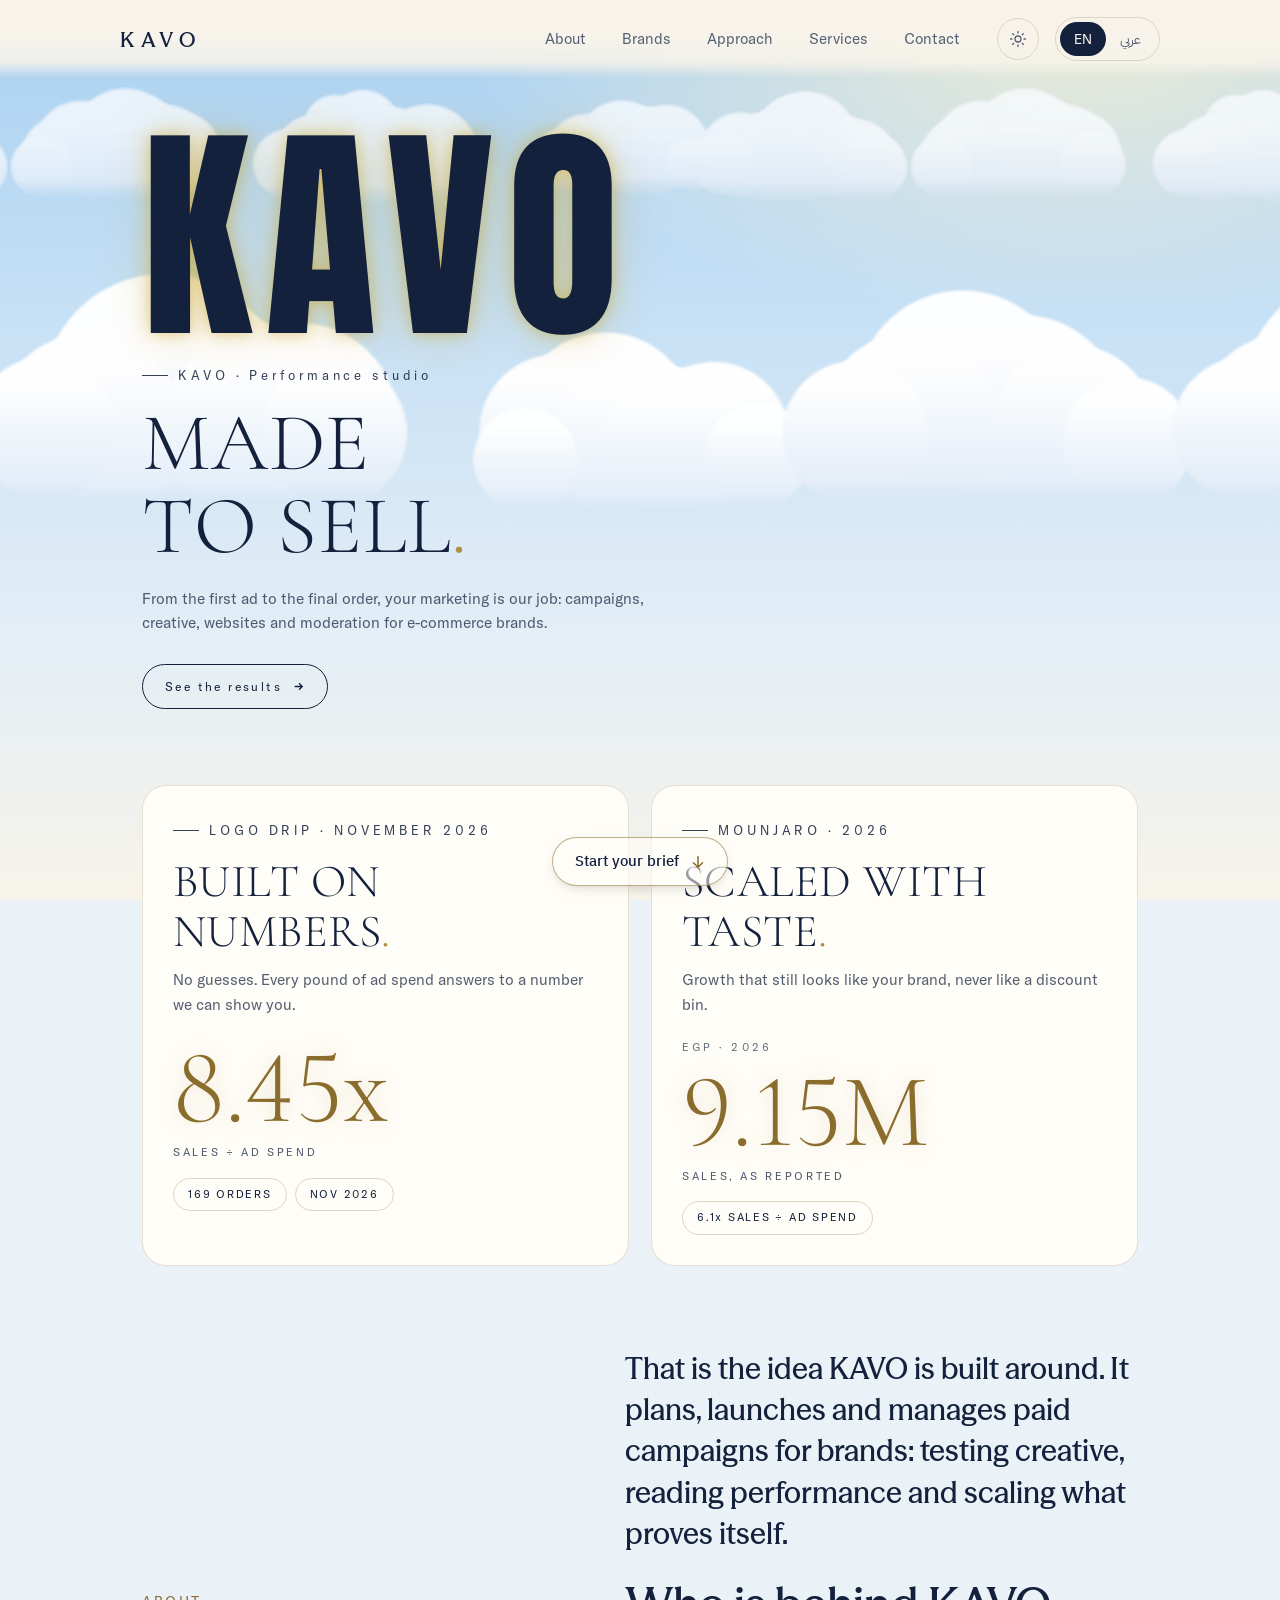
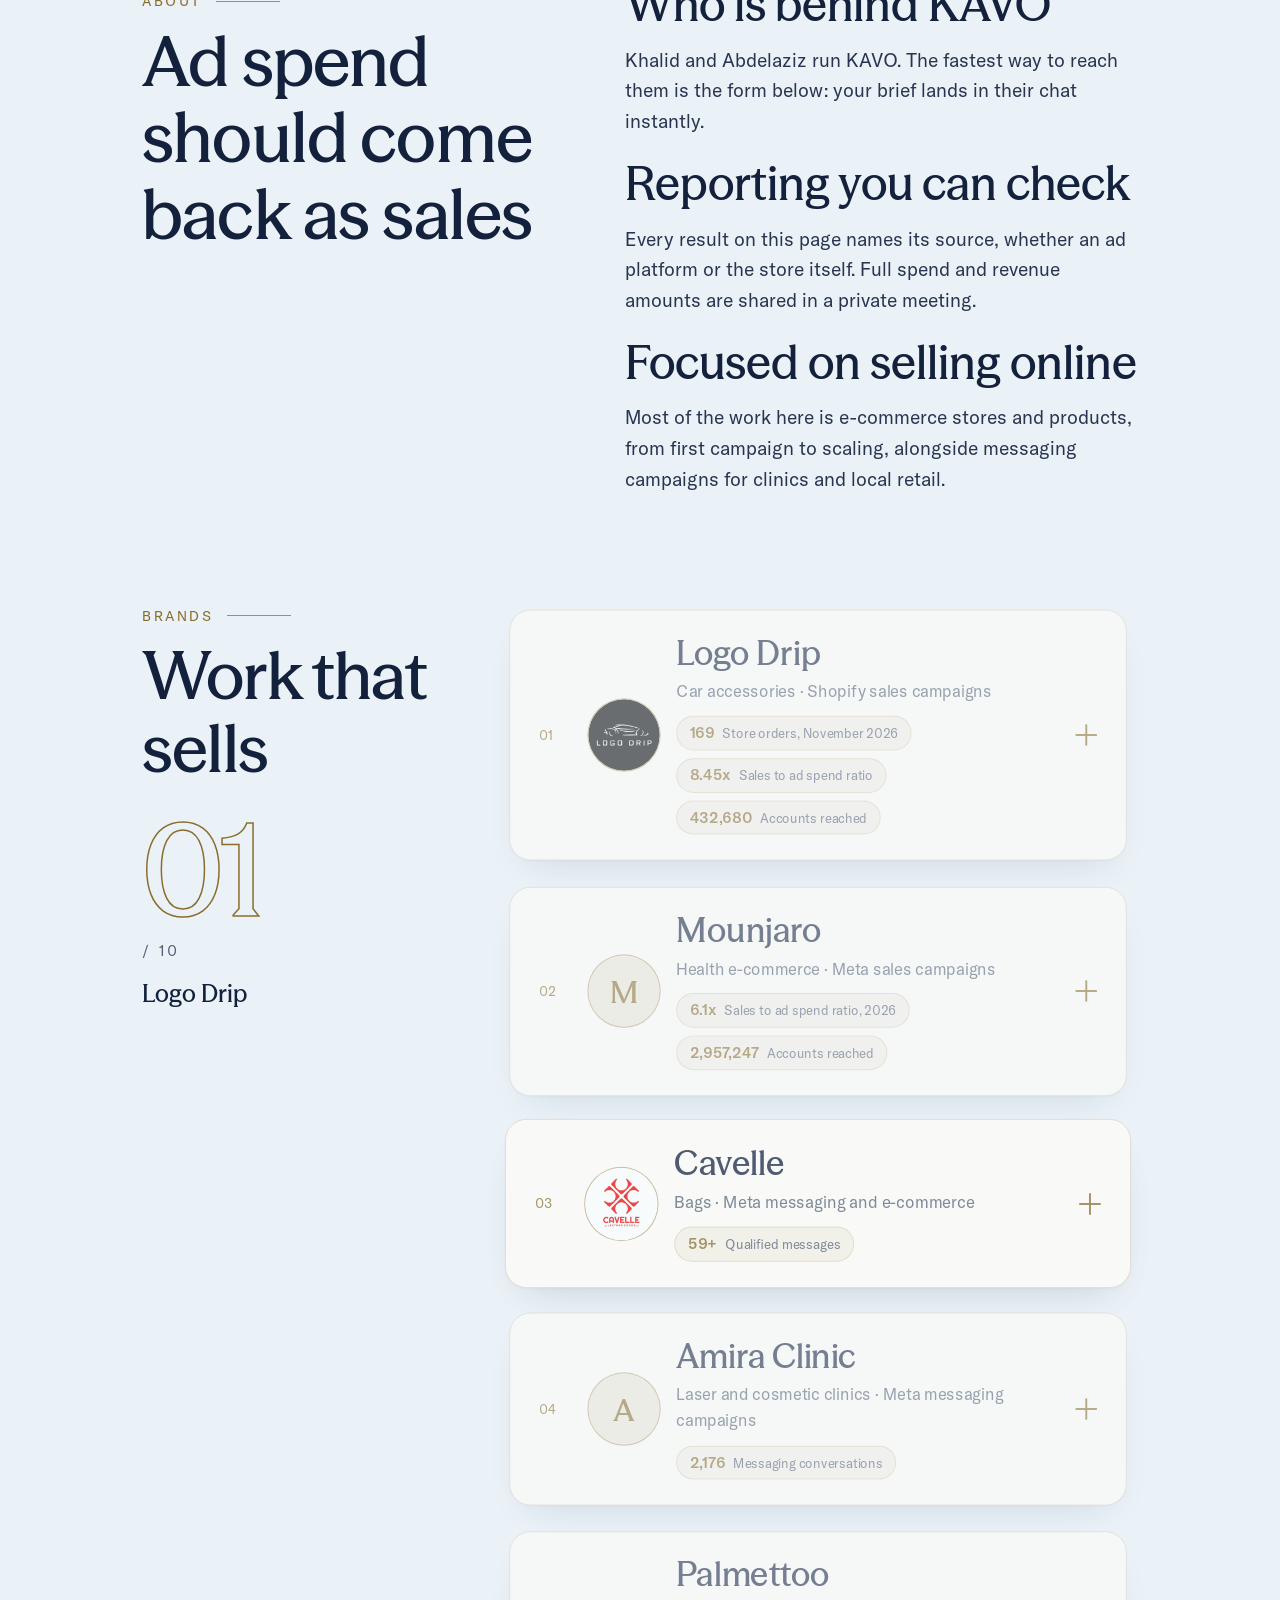
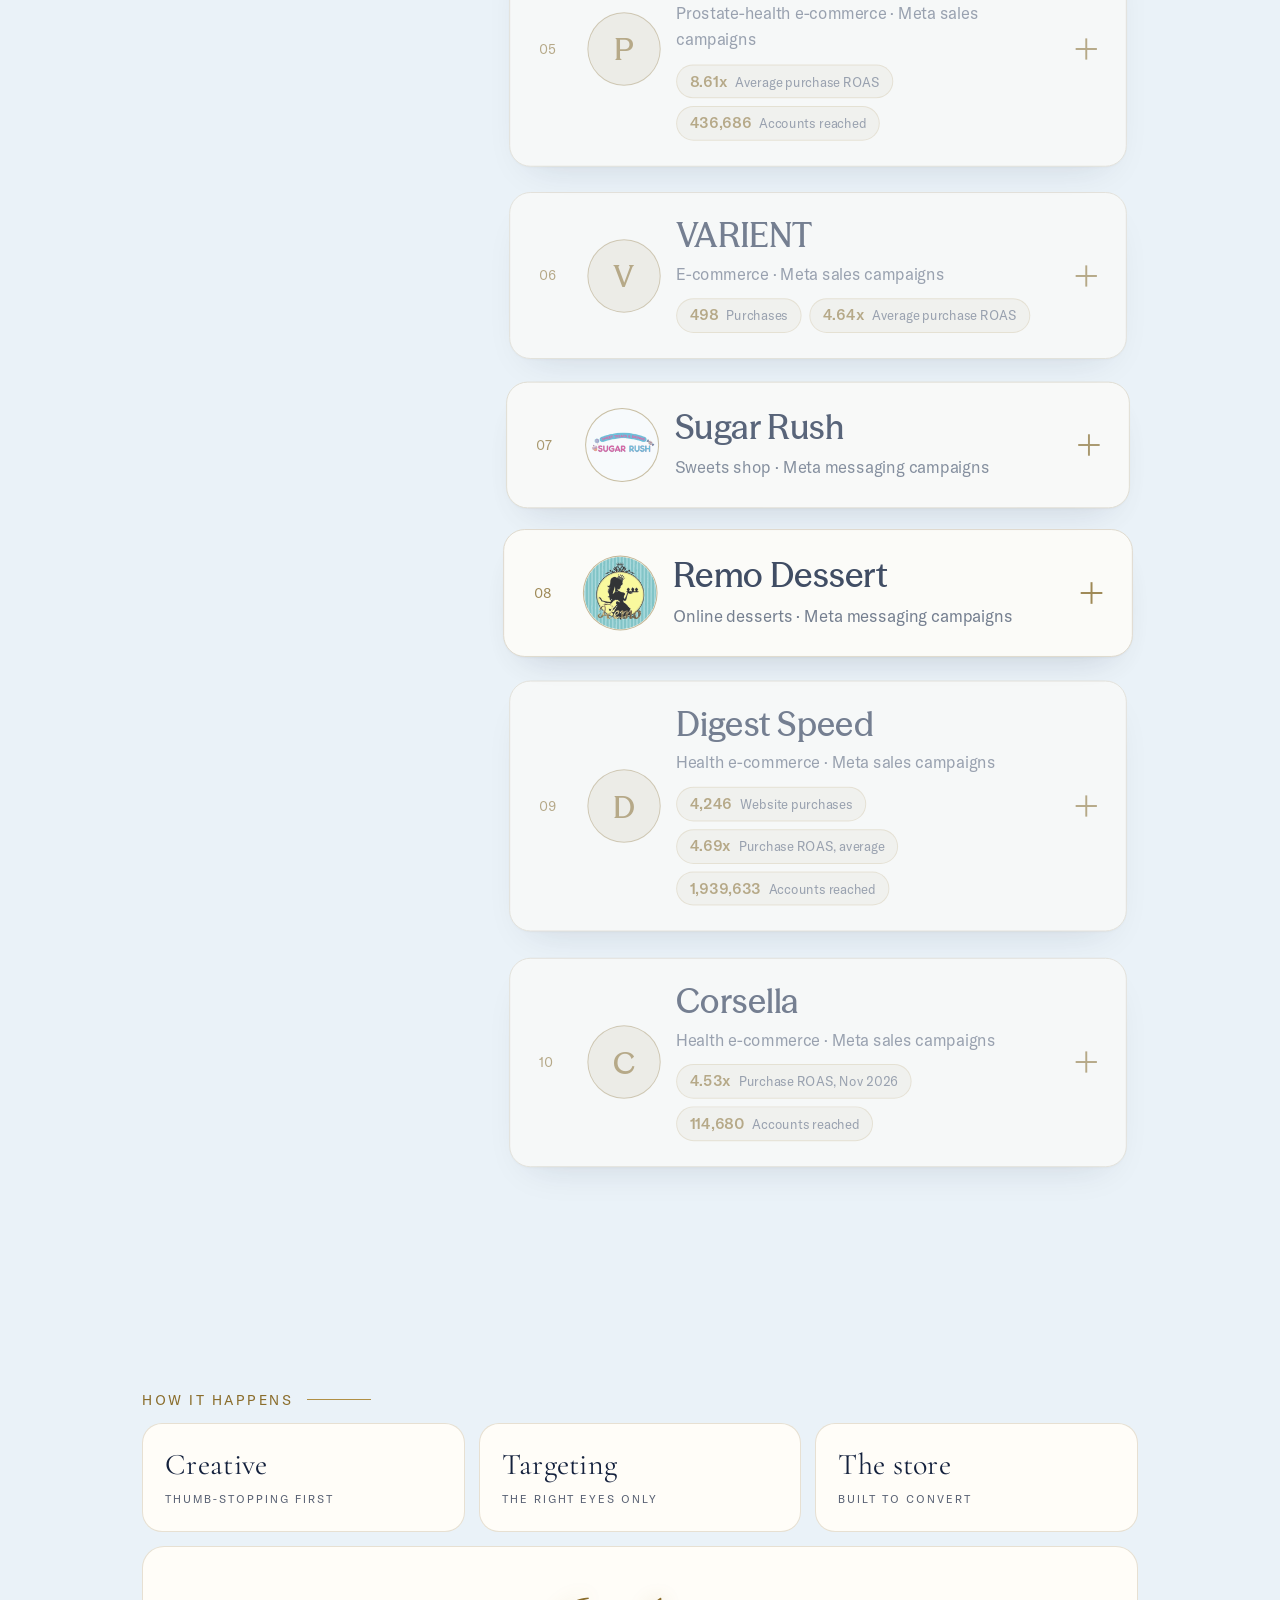
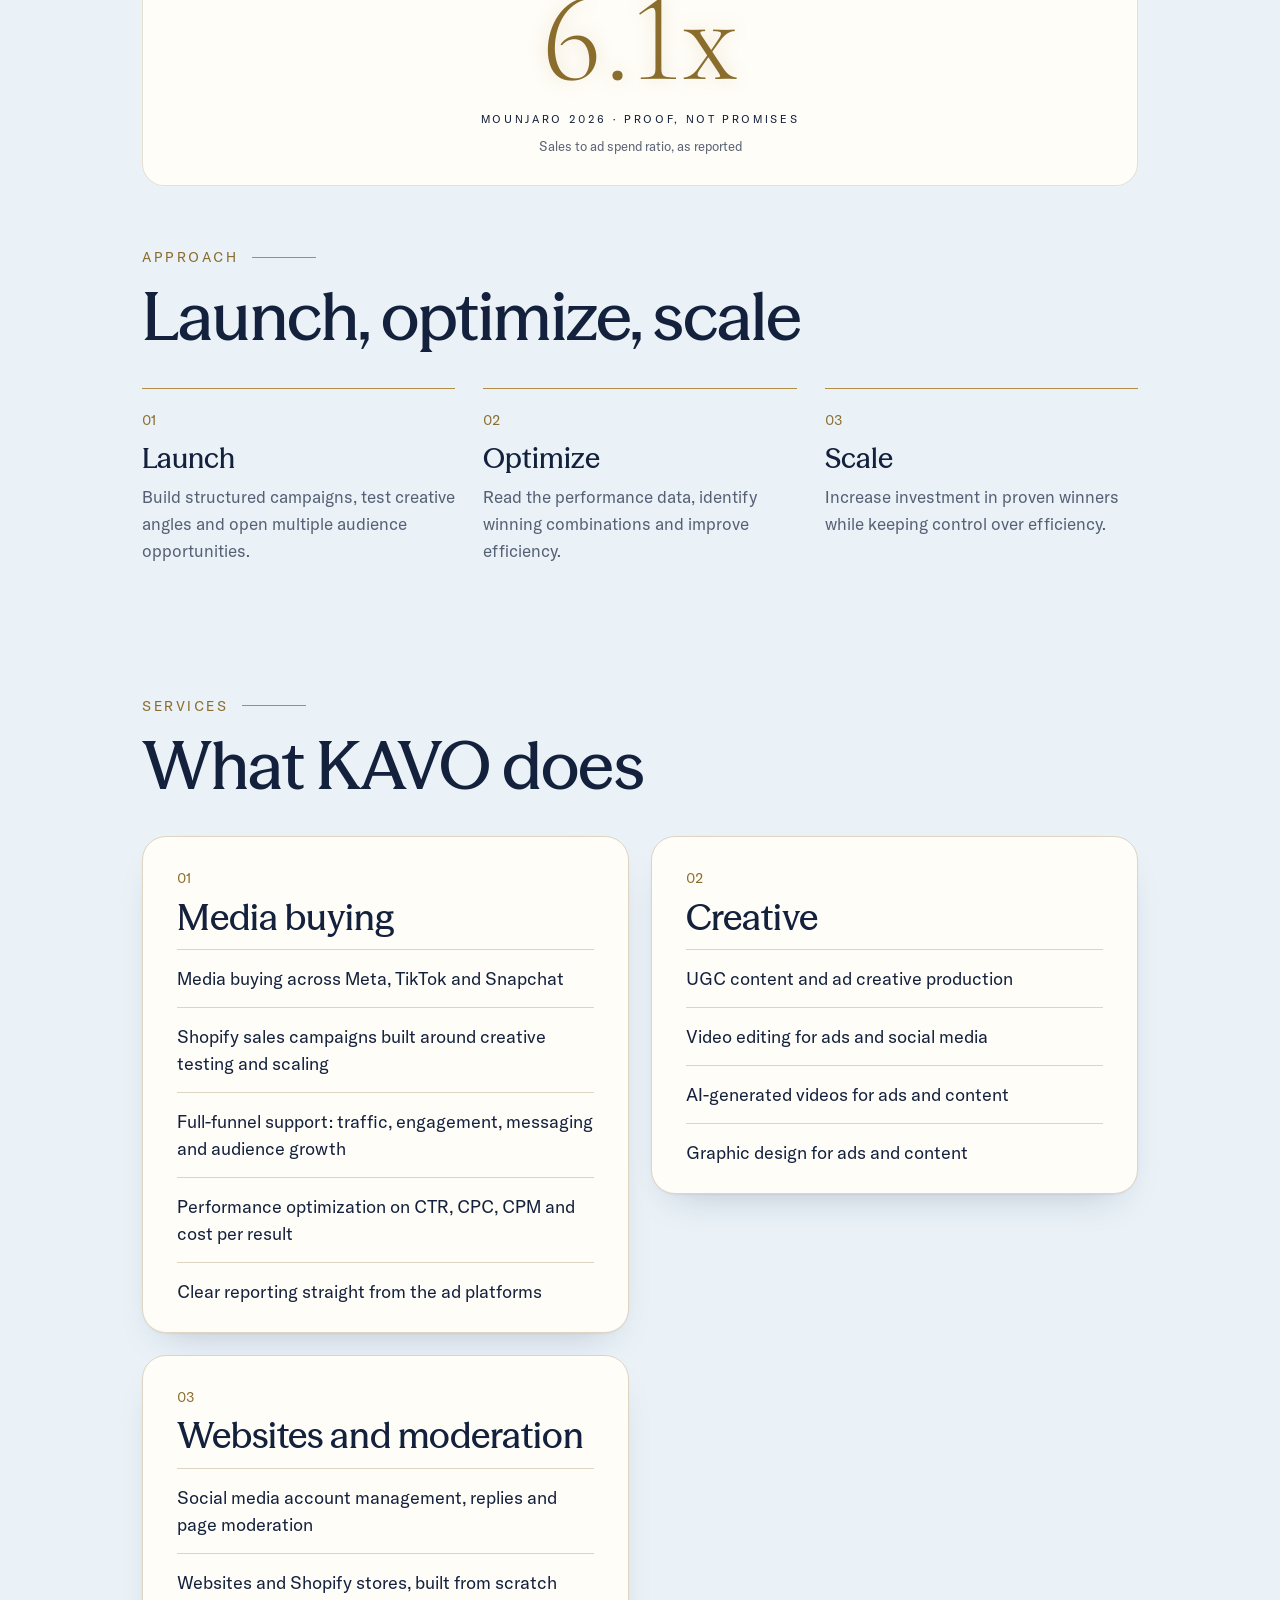
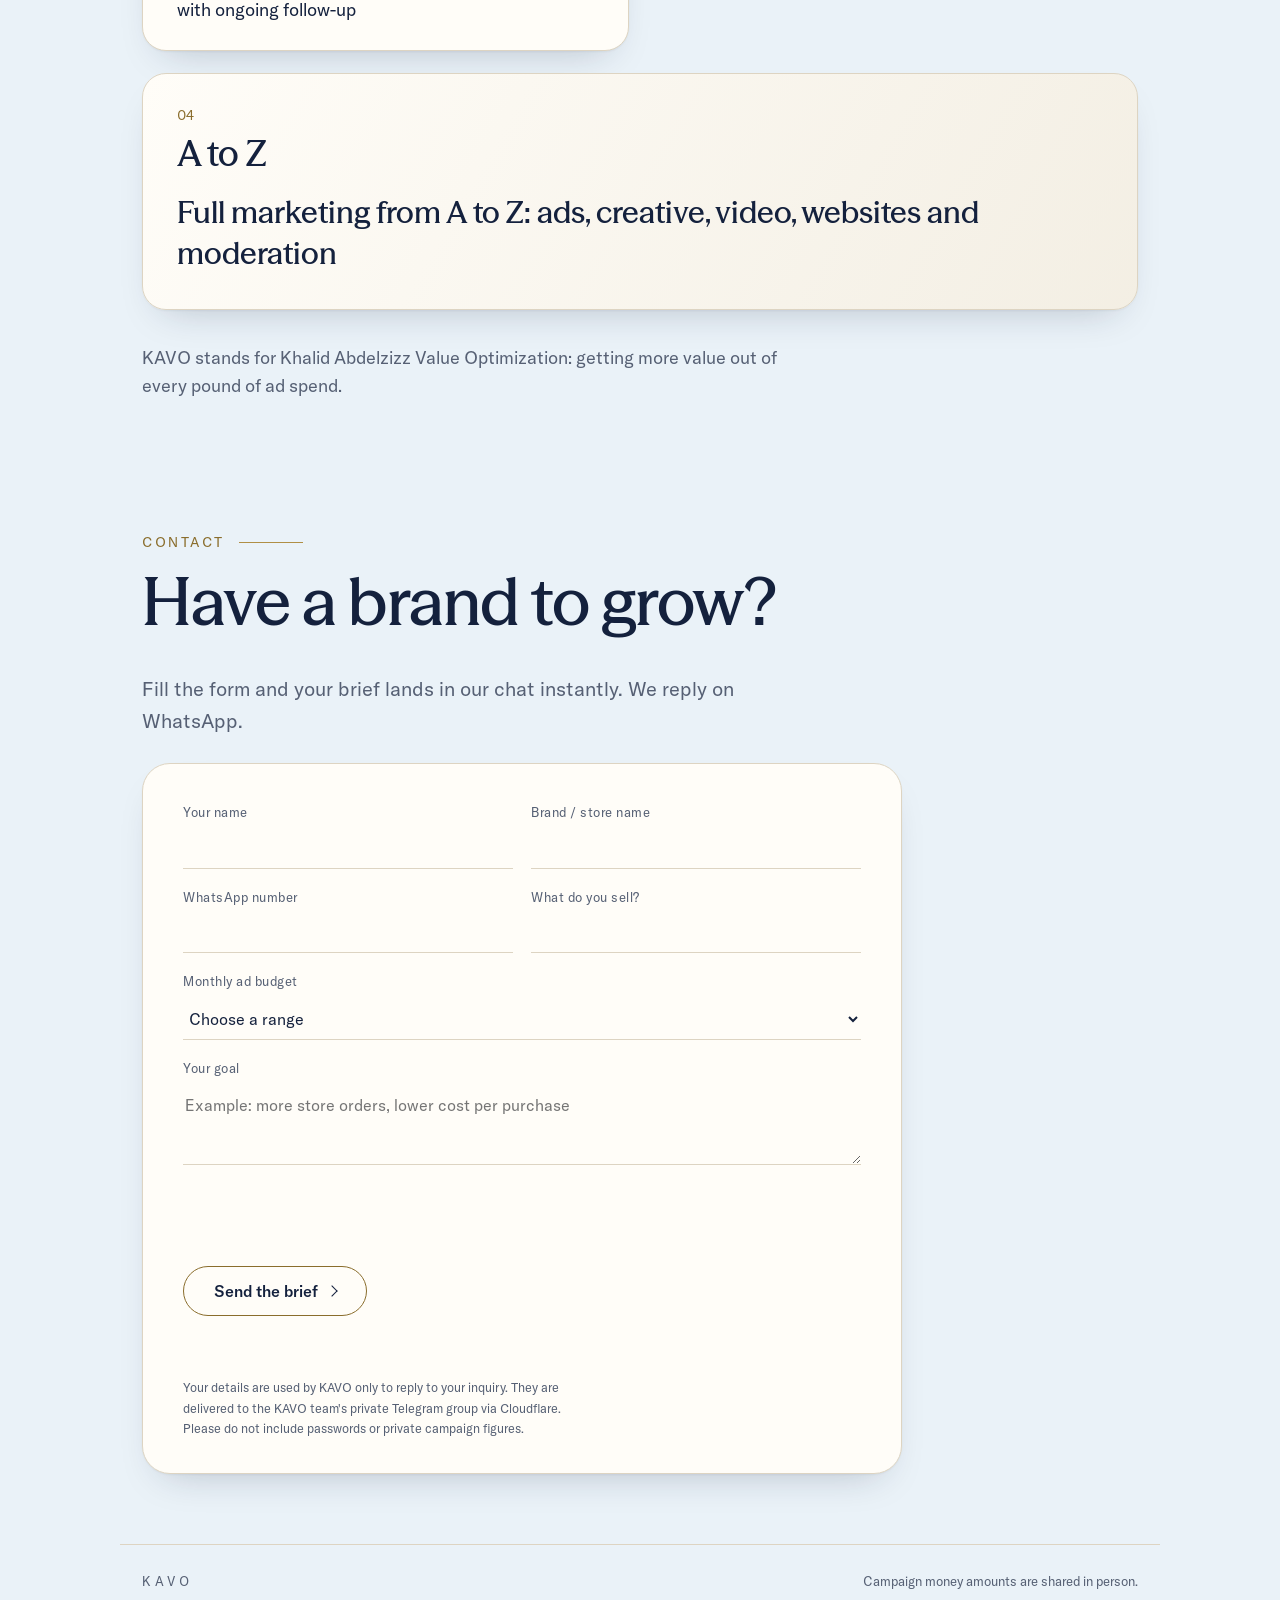
==== commit 7cd9bf9b: "Update index.html" ====
--- a/index.html
+++ b/index.html
@@ -24,10 +24,12 @@
 <link rel="preload" href="fonts/GT-America-Standard-Regular.woff2" as="font" type="font/woff2" crossorigin>
 <link rel="preconnect" href="https://fonts.googleapis.com"><link rel="preconnect" href="https://fonts.gstatic.com" crossorigin><link href="https://fonts.googleapis.com/css2?family=Anton&family=Cormorant+Garamond:wght@300;400&display=swap" rel="stylesheet" media="print" onload="this.media='all'"><noscript><link href="https://fonts.googleapis.com/css2?family=Anton&family=Cormorant+Garamond:wght@300;400&display=swap" rel="stylesheet"></noscript>
 <link rel="stylesheet" href="style.css?v=43">
-<link rel="stylesheet" href="flat.css?v=50">
-<script>document.documentElement.classList.add('js','flat');(function(){var q=location.search,l=/[?&]lite=1/.test(q),f=/[?&]full=1/.test(q),t=false;try{t=matchMedia('(pointer:coarse)').matches}catch(e){}if(l||(t&&!f))document.documentElement.classList.add('lite')})();(function(){var m=null;try{m=localStorage.getItem('kavo-theme-v2')}catch(e){}var H=new Date().getHours(),t=(m==='light'||m==='dark')?m:((H>=7&&H<19)?'light':'dark');document.documentElement.setAttribute('data-theme',t);var c=document.querySelector('meta[name=theme-color]');if(c)c.content=t==='dark'?'#0a0e1a':'#F7F3EA'})();try{if(localStorage.getItem('kavo-lang')==='ar'){document.documentElement.lang='ar';document.documentElement.dir='rtl'}}catch(e){}</script>
+<link rel="stylesheet" href="flat.css?v=52">
+<script>document.documentElement.classList.add('js','flat');(function(){var q=location.search,l=/[?&]lite=1/.test(q),f=/[?&]full=1/.test(q),t=false;try{t=matchMedia('(pointer:coarse)').matches}catch(e){}if(l||(t&&!f))document.documentElement.classList.add('lite')})();(function(){var m=null;try{m=localStorage.getItem('kavo-theme-v2')}catch(e){}var D=new Date(),H=D.getHours()*60+D.getMinutes(),t=(m==='light'||m==='dark')?m:((H>=360&&H<1050)?'light':'dark');document.documentElement.setAttribute('data-theme',t);var c=document.querySelector('meta[name=theme-color]');if(c)c.content=t==='dark'?'#0a0e1a':'#F7F3EA'})();try{if(localStorage.getItem('kavo-lang')==='ar'){document.documentElement.lang='ar';document.documentElement.dir='rtl'}}catch(e){}</script>
 </head>
 <body>
+<div class="sky" id="sky" aria-hidden="true"><i class="a"></i><i class="b"></i><i class="c"></i><i class="d"></i><i class="e"></i></div>
+
 <a class="skip" href="#main" data-en="Skip to content" data-ar="تخطي للمحتوى">Skip to content</a>
 
 
@@ -292,10 +294,6 @@
   <p class="lab r" data-en="Contact" data-ar="تواصل">Contact</p>
   <h2 class="r" data-en="Have a brand to grow?" data-ar="عندك براند عايز تكبّره؟">Have a brand to grow?</h2>
   <p class="lead r" data-en="Fill the form and your brief lands in our chat instantly. We reply on WhatsApp." data-ar="املأ الفورم وتفاصيلك توصلنا في شاتنا على طول، وهنرد عليك على واتساب.">Fill the form and your brief lands in our chat instantly. We reply on WhatsApp.</p>
-  <div class="wabtns r">
-    <a class="btn wabtn" href="https://wa.me/201022517124" target="_blank" rel="noopener"><svg viewBox="0 0 24 24" aria-hidden="true"><path d="M20 11.5a8 8 0 0 1-11.9 7L4 20l1.5-4A8 8 0 1 1 20 11.5Z"/><path d="M9 8.5c.3 2.6 2.6 5 5.5 6l1.2-1.4-2-1-.8.7c-.8-.4-1.5-1.1-1.9-1.9l.7-.8-1-2L9 8.5Z"/></svg><span><span data-en="WhatsApp Khalid" data-ar="واتساب خالد">WhatsApp Khalid</span><b dir="ltr">01022517124</b></span></a>
-    <a class="btn wabtn" href="https://wa.me/201120058157" target="_blank" rel="noopener"><svg viewBox="0 0 24 24" aria-hidden="true"><path d="M20 11.5a8 8 0 0 1-11.9 7L4 20l1.5-4A8 8 0 1 1 20 11.5Z"/><path d="M9 8.5c.3 2.6 2.6 5 5.5 6l1.2-1.4-2-1-.8.7c-.8-.4-1.5-1.1-1.9-1.9l.7-.8-1-2L9 8.5Z"/></svg><span><span data-en="WhatsApp Abdelaziz" data-ar="واتساب عبد العزيز">WhatsApp Abdelaziz</span><b dir="ltr">01120058157</b></span></a>
-  </div>
   <form class="leadform r" id="leadform" method="POST" action="https://kavo-leads.adhmstarrrr.workers.dev/">
     <div class="frow">
       <label class="fld"><span data-en="Your name" data-ar="اسمك">Your name</span><input name="name" type="text" autocomplete="name" required maxlength="80"></label>
@@ -325,7 +323,7 @@
 <footer class="foot"><span>KAVO</span><span data-en="Campaign money amounts are shared in person." data-ar="مبالغ الحملات بنعرضها في لقاء شخصي.">Campaign money amounts are shared in person.</span></footer>
 <script>(function(){var t=document.documentElement.getAttribute("data-theme"),e=document.querySelector(".cf-turnstile");if(e)e.setAttribute("data-theme",t==="dark"?"dark":(t==="light"?"light":"auto"))})()</script>
 
-<script src="kavo.js?v=50" defer></script>
+<script src="kavo.js?v=52" defer></script>
 <div class="cta" id="cta" aria-hidden="true"><a href="#leadform" tabindex="-1"><span data-en="Start your brief" data-ar="ابعت تفاصيل براندك">Start your brief</span><svg viewBox="0 0 24 24" aria-hidden="true"><path d="M12 5v13M6 13l6 6 6-6"/></svg></a></div>
 </body>
 </html>
--- a/flat.css
+++ b/flat.css
@@ -124,3 +124,39 @@
 /* v10: lighter glass pill. semi-transparent solid, no backdrop-filter (cheap on iPhone) */
 .cta a{background:rgb(255 253 248/.55);border-color:rgb(138 109 44/.55);color:var(--ink);box-shadow:0 4px 16px -8px rgb(0 0 0/.35);text-shadow:0 0 6px rgb(255 253 248/.9),0 0 2px rgb(255 253 248/.9)}
 html[data-theme=dark] .cta a{background:rgb(11 18 48/.5);border-color:rgb(201 162 75/.5);box-shadow:0 4px 16px -8px rgb(0 0 0/.6);text-shadow:0 0 6px rgb(5 8 24/.95),0 0 2px rgb(5 8 24/.95)}
+
+/* v11: night sky. dark theme only, fixed layers, opacity/transform only, no blur */
+.sky{display:none}
+html[data-theme=dark].flat .sky{display:block;position:fixed;left:0;top:0;width:100%;height:100vh;height:100lvh;z-index:-1;pointer-events:none;overflow:hidden;background:radial-gradient(120% 55% at 50% 108%,#0c1a45 0,rgba(12,26,69,0) 70%),linear-gradient(180deg,#01030a 0,#030715 55%,#050b20 100%)}
+html[data-theme=dark].flat{background:#02040c}
+html[data-theme=dark].flat body{background:transparent}
+.sky i{position:absolute;left:0;right:0;top:0;height:calc(100% + 760px);background-repeat:repeat;will-change:transform;transform:translate3d(0,var(--y,0px),0)}
+.sky .a{--k:.04;background-image:url([data-uri]);background-size:360px 360px}
+.sky .b{--k:.09;background-image:url([data-uri]);background-size:520px 520px;animation:tw1 5s ease-in-out infinite}
+.sky .c{--k:.16;background-image:url([data-uri]);background-size:760px 760px;animation:tw2 7s ease-in-out infinite;filter:none}
+@keyframes tw1{0%,100%{opacity:.35}50%{opacity:1}}
+@keyframes tw2{0%,100%{opacity:1}45%{opacity:.3}}
+html[data-theme=dark].flat #dust{display:none}
+html.flat .loader{background:radial-gradient(120% 80% at 50% 110%,#0c1a45 0,#030715 55%,#01030a 100%)}
+@keyframes pa{to{transform:translate3d(0,-110px,0)}}
+@keyframes pb{to{transform:translate3d(0,-260px,0)}}
+@keyframes pc{to{transform:translate3d(0,-480px,0)}}
+@supports(animation-timeline:scroll()){
+
+
+.sky .c{animation:tw2 7s ease-in-out infinite,pc linear both;animation-timeline:auto,scroll(root)}
+.sky .b{animation:tw1 5s ease-in-out infinite,pb linear both;animation-timeline:auto,scroll(root)}}
+@media(prefers-reduced-motion:reduce){.sky i{animation:none!important;transform:none!important}}
+
+/* v12: daytime sky for the light theme + livelier night drift */
+html[data-theme=light].flat{background:#eaf2f8}
+html[data-theme=light].flat body{background:transparent}
+html[data-theme=light].flat .sky{display:block;position:fixed;left:0;top:0;width:100%;height:100vh;height:100lvh;z-index:-1;pointer-events:none;overflow:hidden;background:radial-gradient(70% 45% at 85% 4%,rgba(255,243,208,.75) 0,rgba(255,243,208,0) 70%),linear-gradient(180deg,#a9d0f0 0,#c6e0f5 35%,#e3eef6 70%,#f7f3ea 100%)}
+html[data-theme=light].flat .sky .a,html[data-theme=light].flat .sky .b,html[data-theme=light].flat .sky .c{display:none}
+html[data-theme=dark].flat .sky .d,html[data-theme=dark].flat .sky .e{display:none}
+.sky .d,.sky .e{position:absolute;left:0;right:auto;width:calc(100% + 1200px);background-repeat:repeat-x;will-change:transform}
+.sky .e{top:5%;height:170px;background-image:url([data-uri]);background-size:900px 170px;animation:cl2 130s linear infinite}
+.sky .d{top:26%;height:300px;background-image:url([data-uri]);background-size:1200px 300px;animation:cl1 75s linear infinite}
+@keyframes cl1{to{transform:translate3d(-1200px,0,0)}}
+@keyframes cl2{to{transform:translate3d(-900px,0,0)}}
+@media(prefers-reduced-motion:reduce){.sky .d,.sky .e{animation:none!important}}
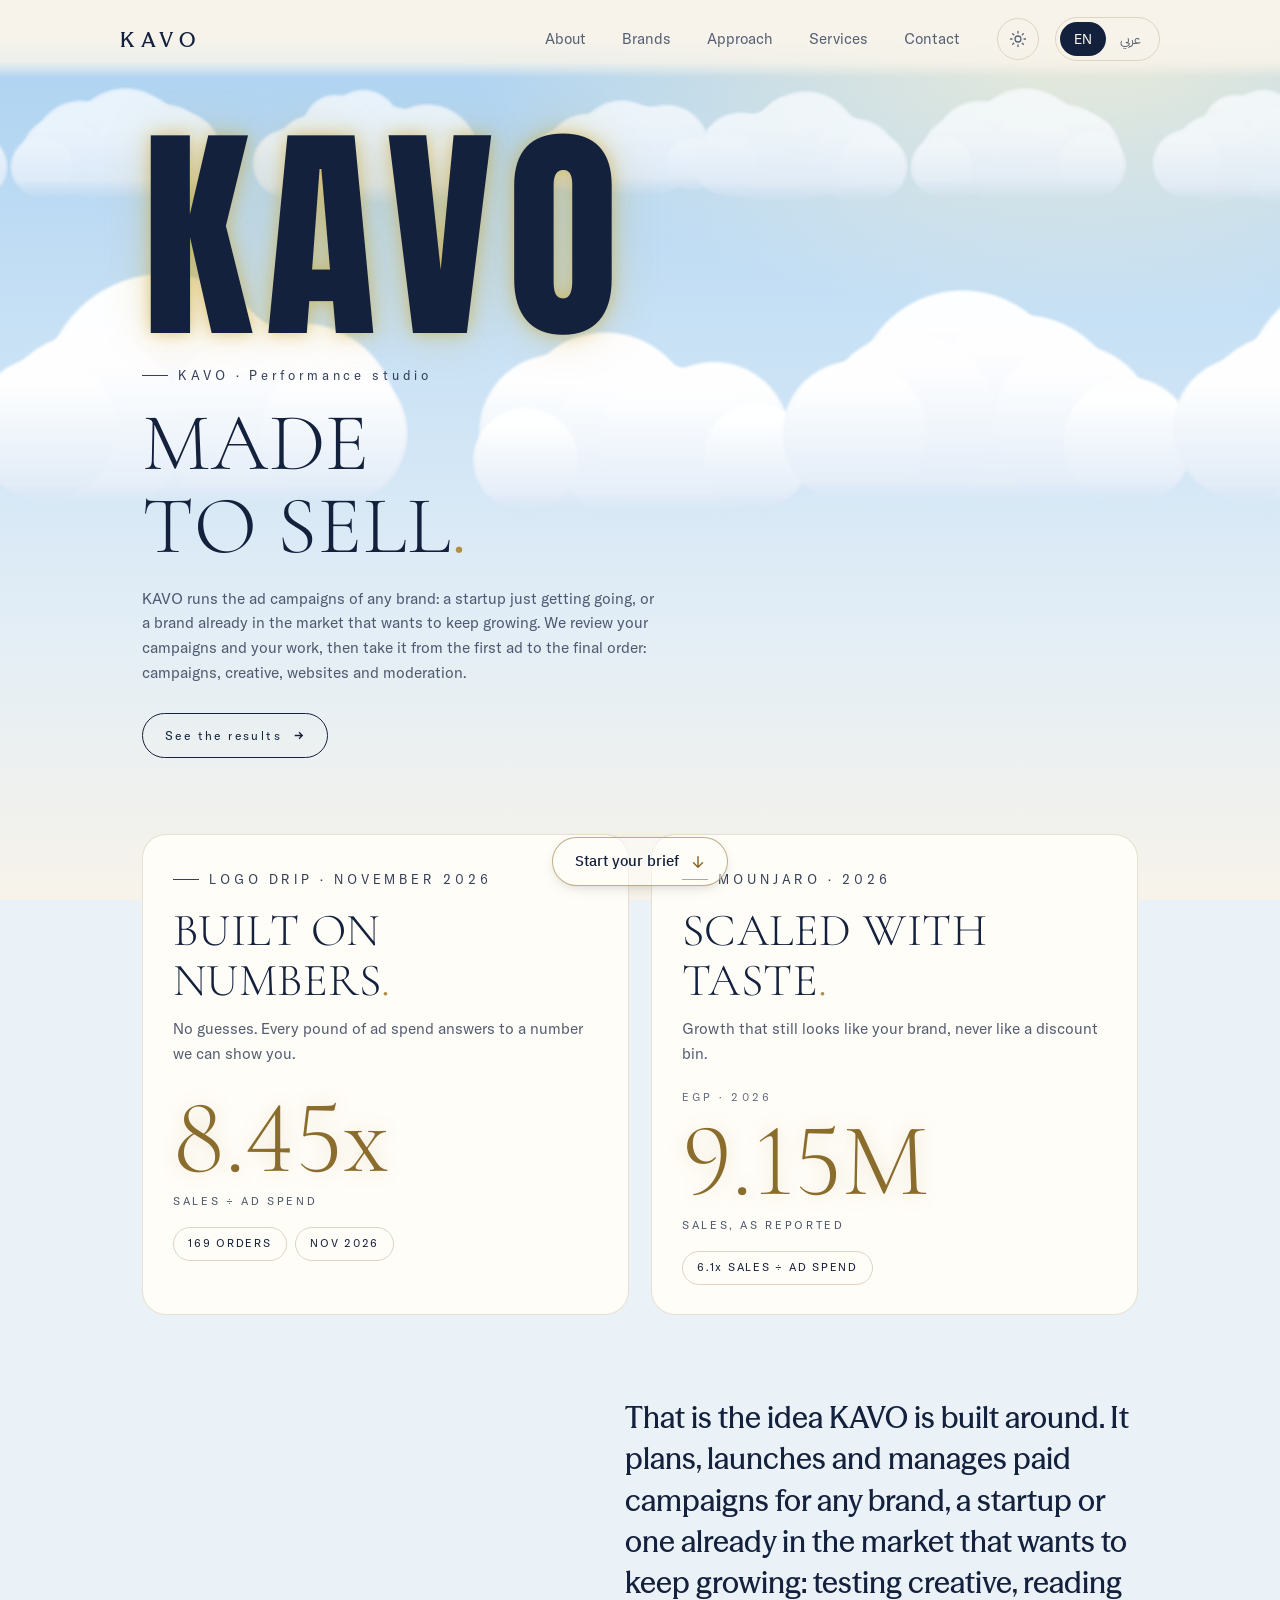
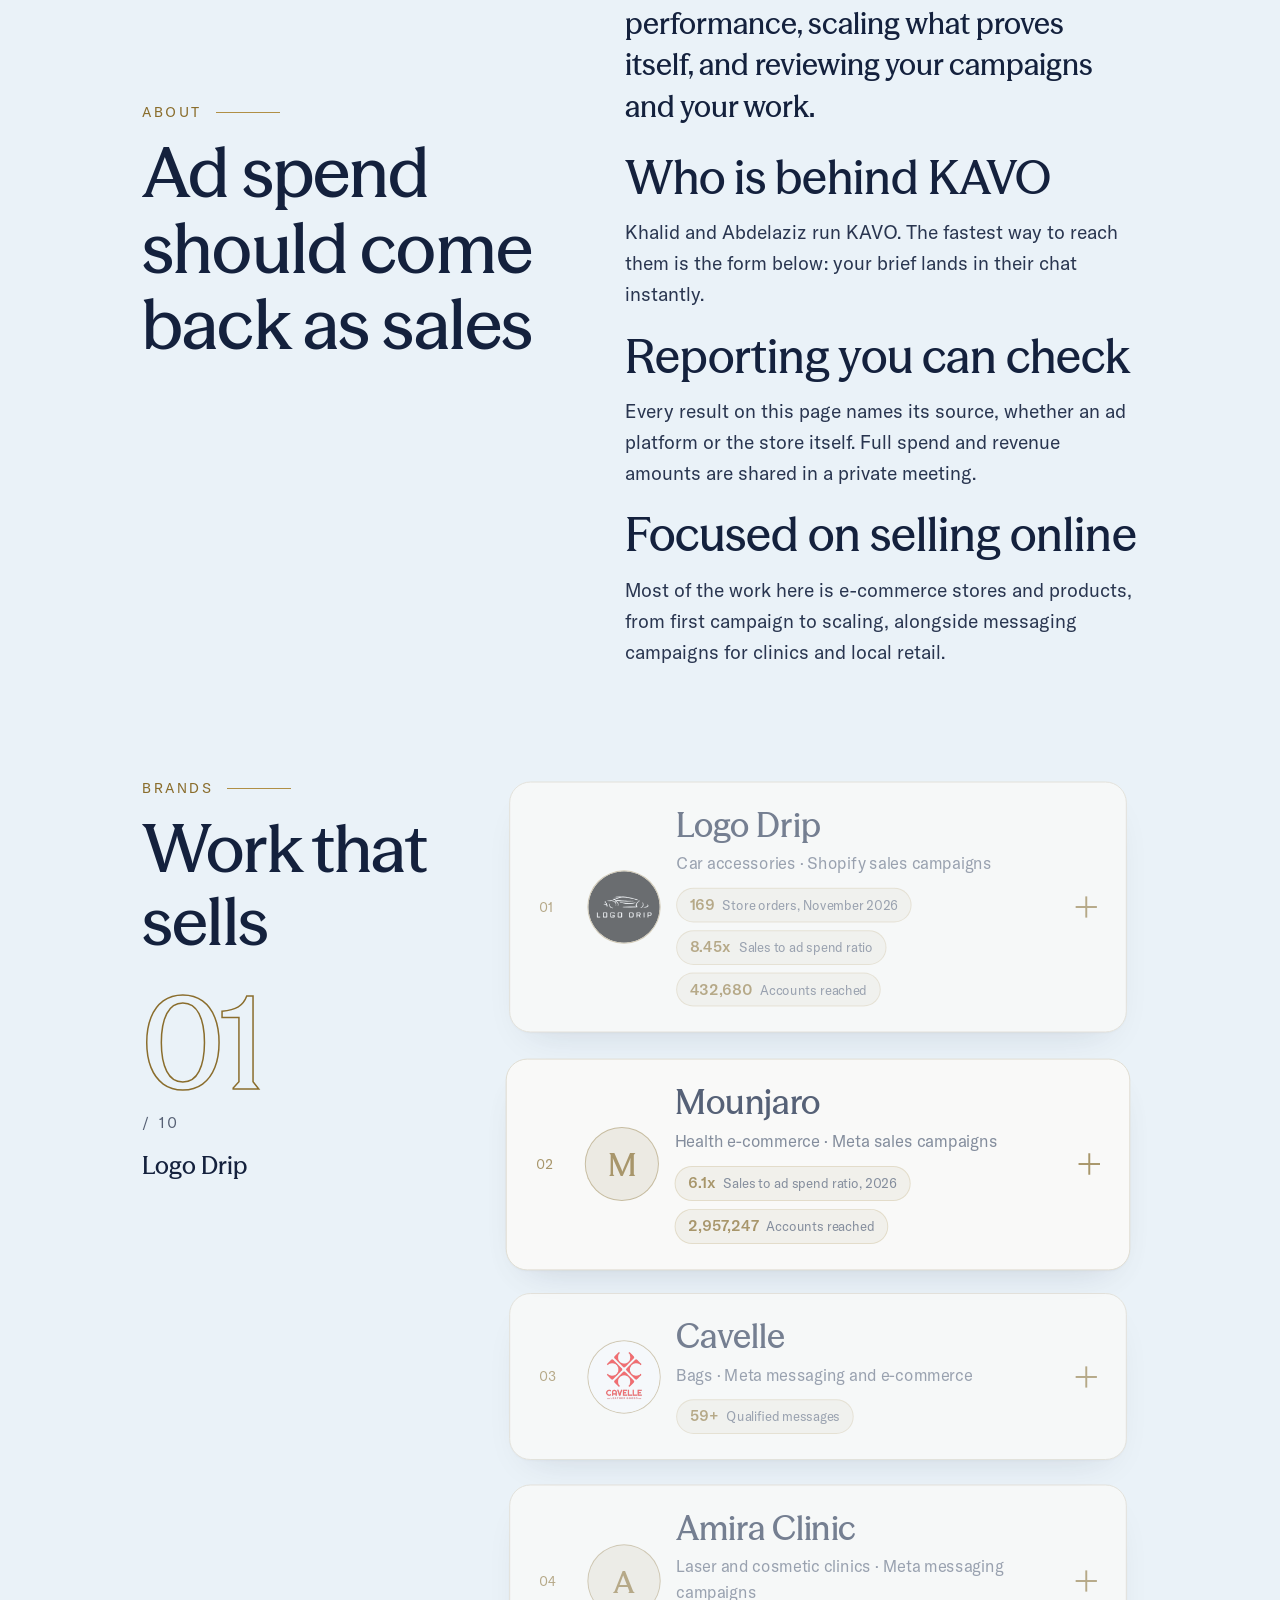
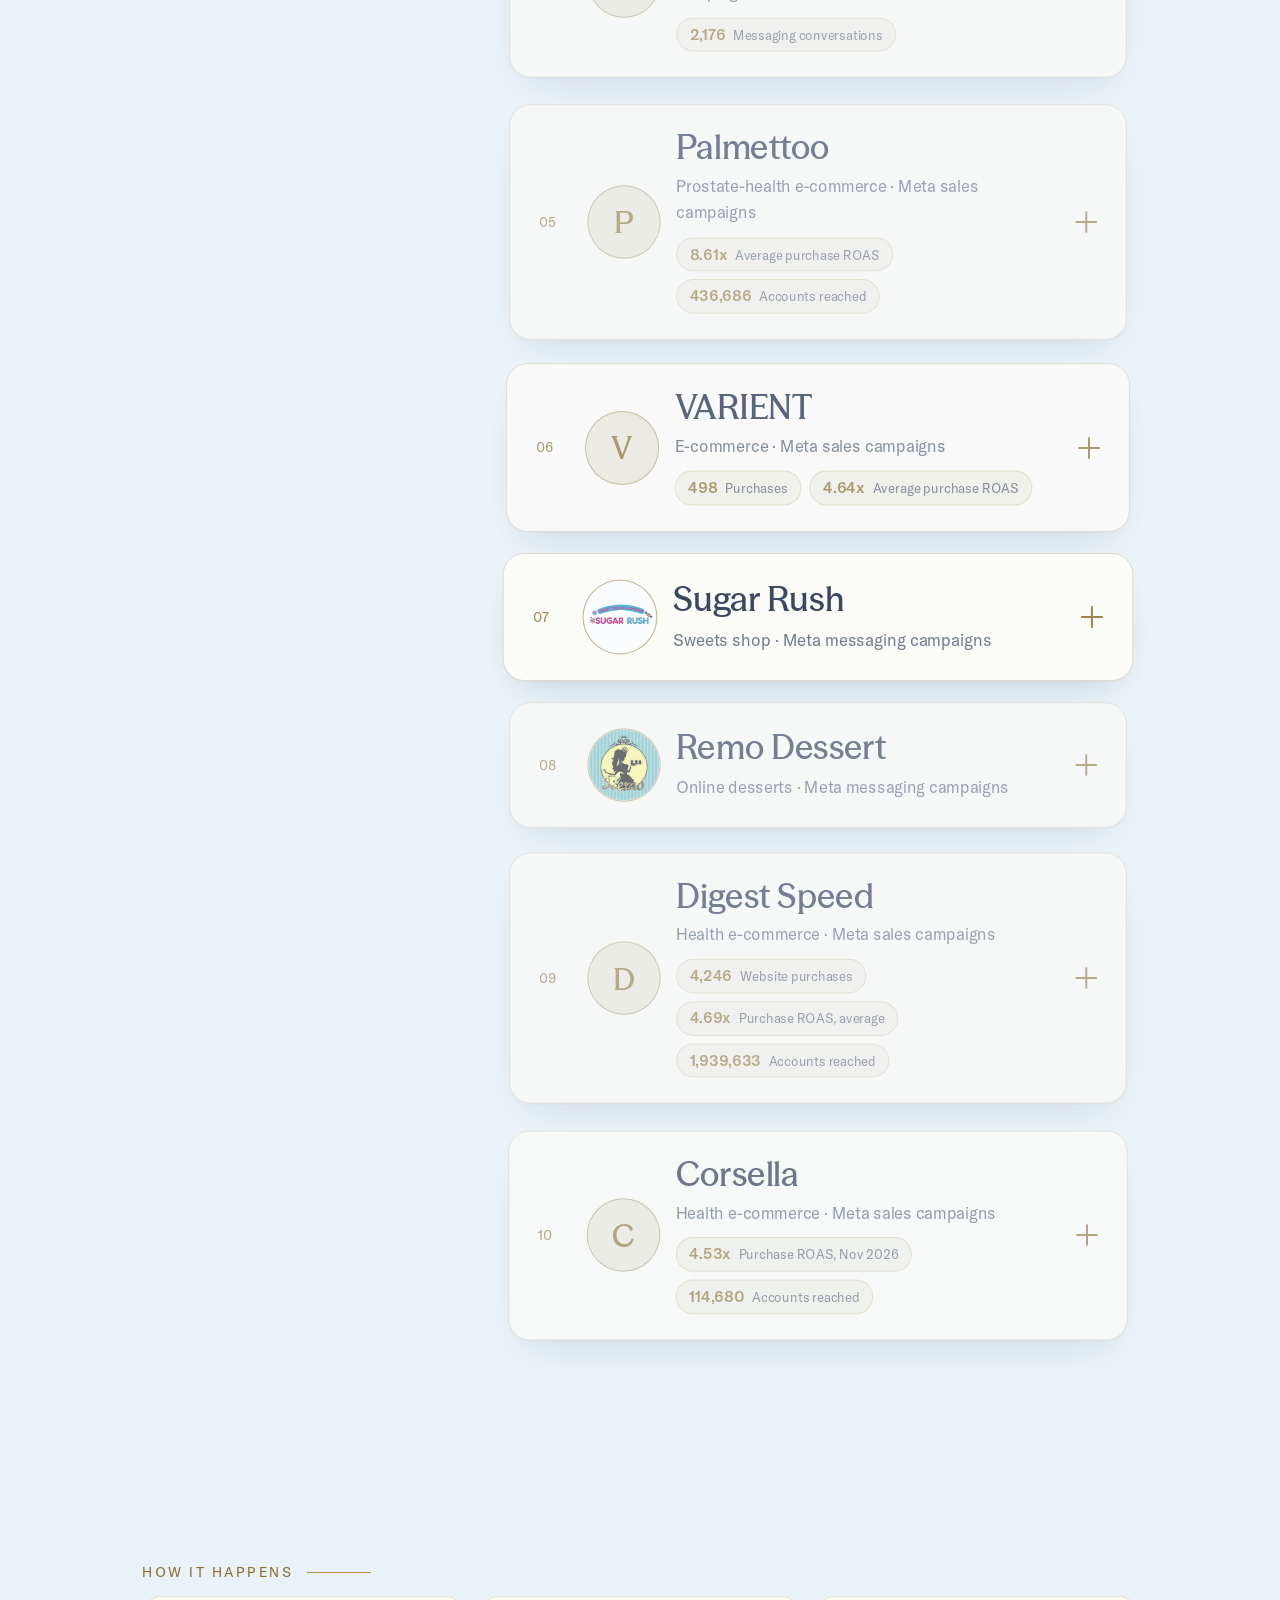
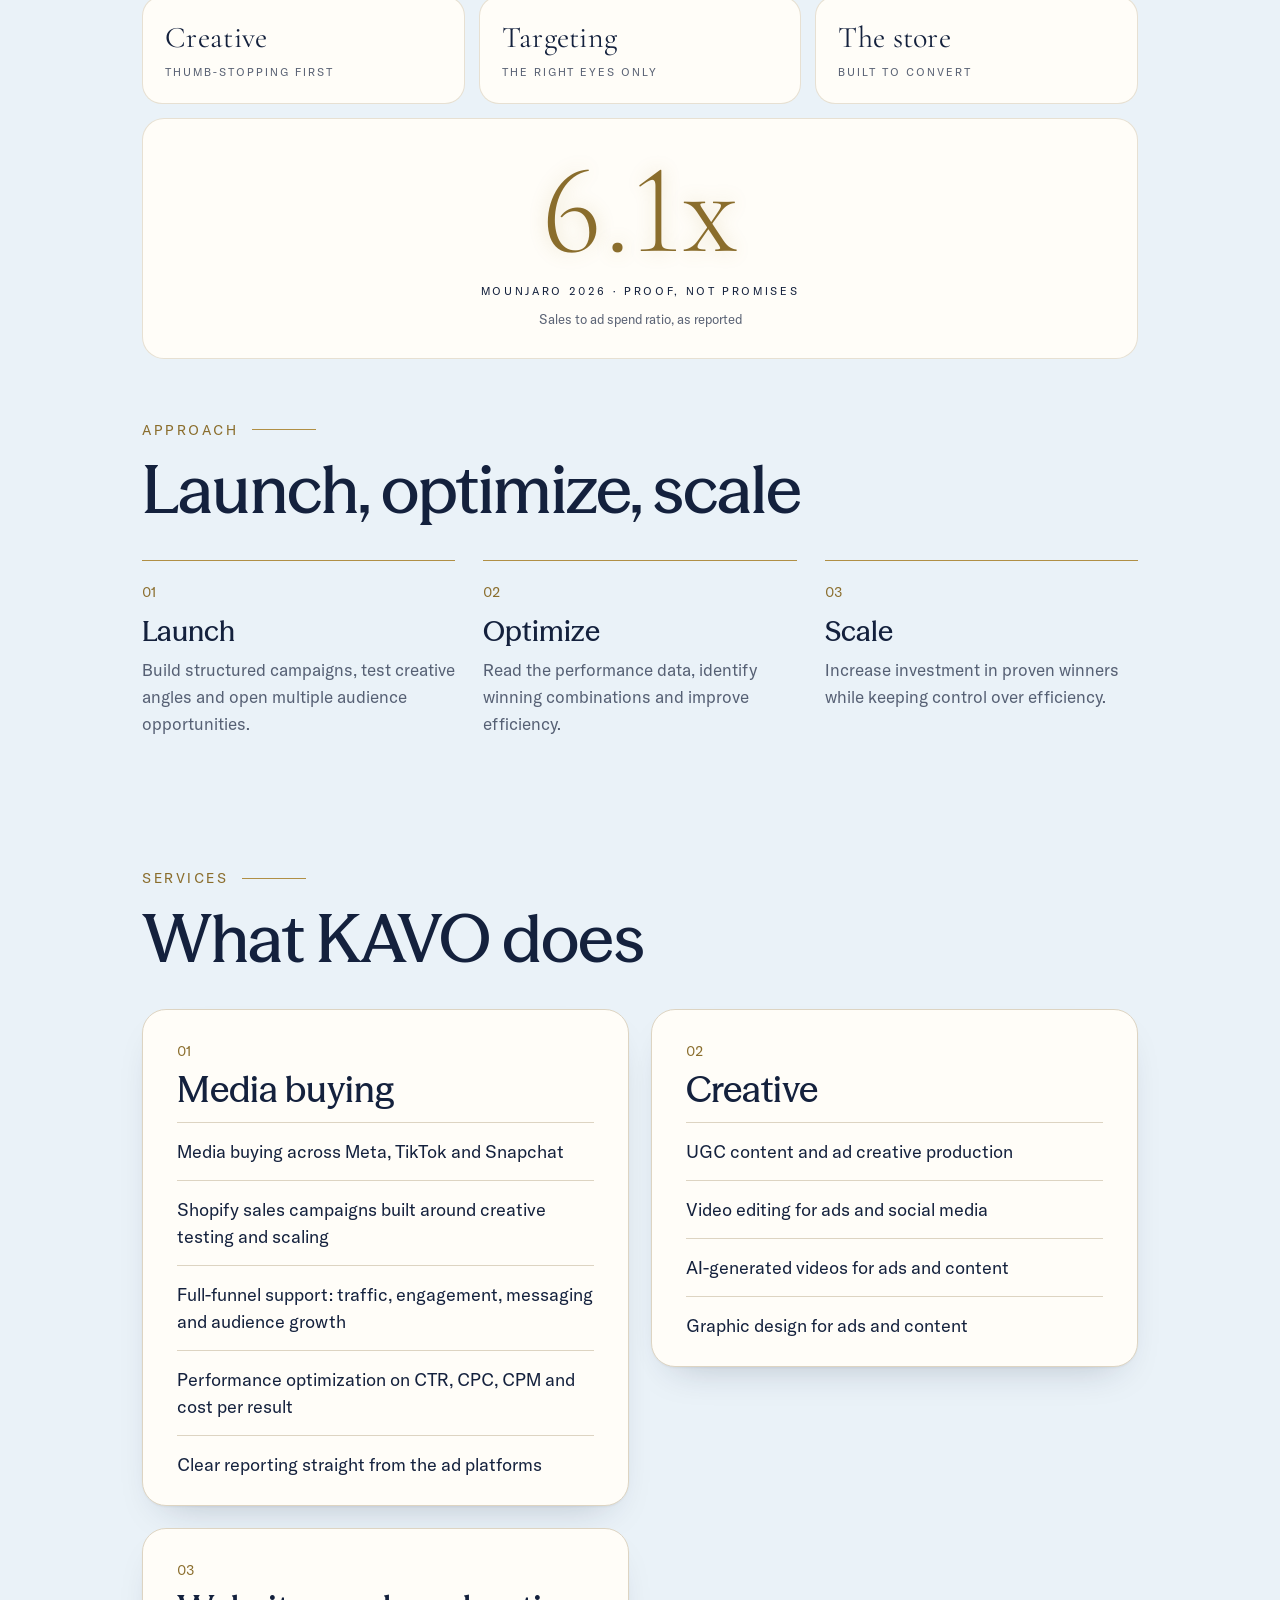
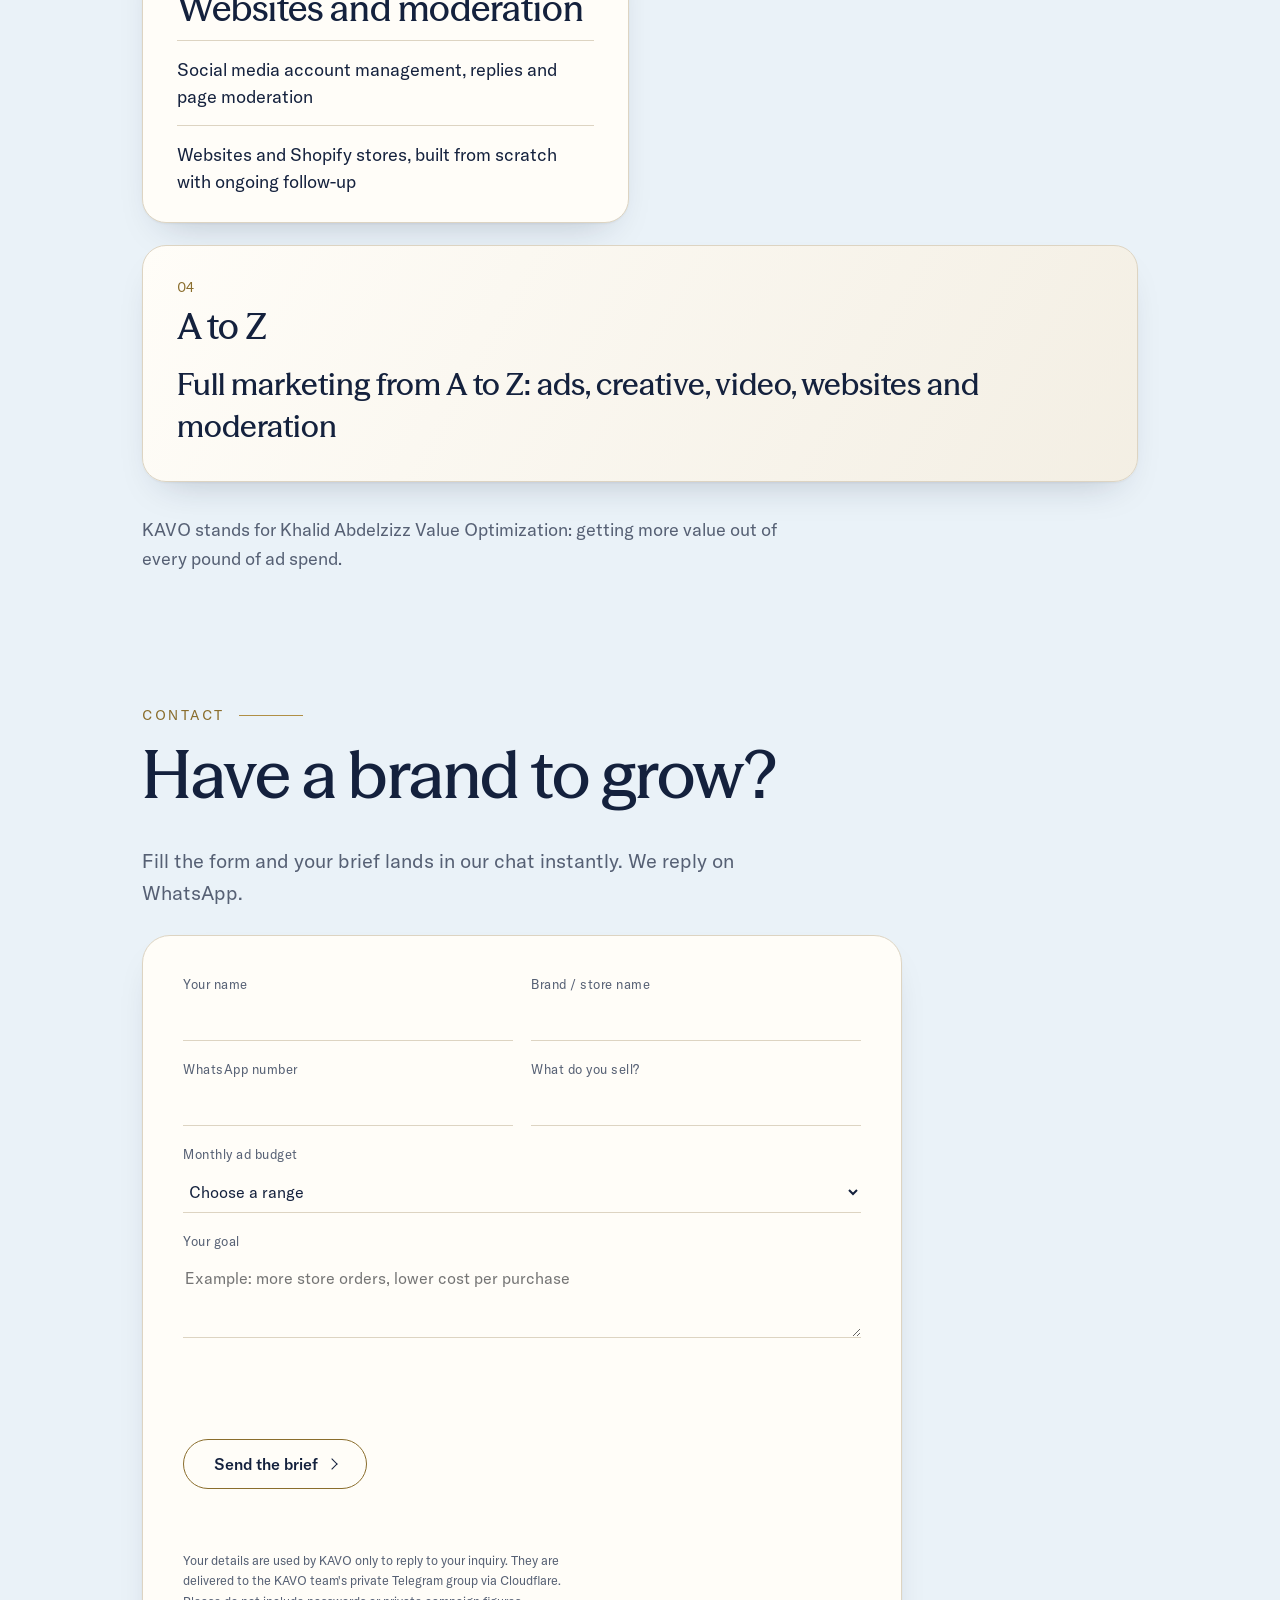
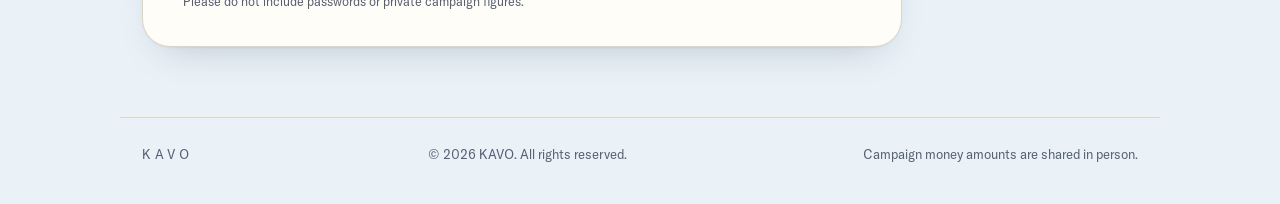
==== commit 1730eb65: "Update index.html" ====
--- a/index.html
+++ b/index.html
@@ -24,13 +24,13 @@
 <link rel="preload" href="fonts/GT-America-Standard-Regular.woff2" as="font" type="font/woff2" crossorigin>
 <link rel="preconnect" href="https://fonts.googleapis.com"><link rel="preconnect" href="https://fonts.gstatic.com" crossorigin><link href="https://fonts.googleapis.com/css2?family=Anton&family=Cormorant+Garamond:wght@300;400&display=swap" rel="stylesheet" media="print" onload="this.media='all'"><noscript><link href="https://fonts.googleapis.com/css2?family=Anton&family=Cormorant+Garamond:wght@300;400&display=swap" rel="stylesheet"></noscript>
 <link rel="stylesheet" href="style.css?v=43">
-<link rel="stylesheet" href="flat.css?v=52">
+<link rel="stylesheet" href="flat.css?v=53">
 <script>document.documentElement.classList.add('js','flat');(function(){var q=location.search,l=/[?&]lite=1/.test(q),f=/[?&]full=1/.test(q),t=false;try{t=matchMedia('(pointer:coarse)').matches}catch(e){}if(l||(t&&!f))document.documentElement.classList.add('lite')})();(function(){var m=null;try{m=localStorage.getItem('kavo-theme-v2')}catch(e){}var D=new Date(),H=D.getHours()*60+D.getMinutes(),t=(m==='light'||m==='dark')?m:((H>=360&&H<1050)?'light':'dark');document.documentElement.setAttribute('data-theme',t);var c=document.querySelector('meta[name=theme-color]');if(c)c.content=t==='dark'?'#0a0e1a':'#F7F3EA'})();try{if(localStorage.getItem('kavo-lang')==='ar'){document.documentElement.lang='ar';document.documentElement.dir='rtl'}}catch(e){}</script>
 </head>
 <body>
 <div class="sky" id="sky" aria-hidden="true"><i class="a"></i><i class="b"></i><i class="c"></i><i class="d"></i><i class="e"></i></div>
 
-<a class="skip" href="#main" data-en="Skip to content" data-ar="تخطي للمحتوى">Skip to content</a>
+<a class="skip" href="#main" data-en="Skip to content" data-ar="روح للمحتوى">Skip to content</a>
 
 
 
@@ -38,11 +38,11 @@
 <header class="top">
   <a class="logo" href="#home" aria-label="KAVO">KAVO</a>
   <nav aria-label="Sections">
-    <a href="#about" data-en="About" data-ar="عن KAVO">About</a>
+    <a href="#about" data-en="About" data-ar="عننا">About</a>
     <a href="#brands" data-en="Brands" data-ar="البراندات">Brands</a>
-    <a href="#approach" data-en="Approach" data-ar="الأسلوب">Approach</a>
-    <a href="#services" data-en="Services" data-ar="الخدمات">Services</a>
-    <a href="#contact" data-en="Contact" data-ar="تواصل">Contact</a>
+    <a href="#approach" data-en="Approach" data-ar="طريقتنا">Approach</a>
+    <a href="#services" data-en="Services" data-ar="خدماتنا">Services</a>
+    <a href="#contact" data-en="Contact" data-ar="كلمنا">Contact</a>
   </nav>
   <button class="theme" id="theme" type="button" data-mode="auto" aria-label="Theme: auto"><svg class="sun" viewBox="0 0 24 24" aria-hidden="true"><circle cx="12" cy="12" r="4"/><path d="M12 2v2M12 20v2M4.9 4.9l1.4 1.4M17.7 17.7l1.4 1.4M2 12h2M20 12h2M4.9 19.1l1.4-1.4M17.7 6.3l1.4-1.4"/></svg><svg class="moon" viewBox="0 0 24 24" aria-hidden="true"><path d="M20 14.5A8 8 0 1 1 9.5 4a6.5 6.5 0 0 0 10.5 10.5z"/></svg><svg class="auto" viewBox="0 0 24 24" aria-hidden="true"><circle cx="12" cy="12" r="8.5"/><path d="M12 3.5v17a8.5 8.5 0 0 0 0-17z" fill="currentColor"/></svg></button>
   <button class="lang" id="lang" type="button" aria-label="Language"><span data-l="en">EN</span><span data-l="ar">عربي</span></button>
@@ -56,9 +56,9 @@
 <section class="fhero" id="home">
   <div class="fwrap">
     <h1 class="wordmark" aria-label="KAVO" data-t="KAVO">KAVO</h1>
-    <p class="eyebrow2" data-en="KAVO · Performance studio" data-ar="KAVO · ستوديو أداء">KAVO · Performance studio</p>
-    <h2 class="bigtype fhead" data-en="MADE<br>TO SELL<i>.</i>" data-ar="مصنوع<br>عشان <i>يبيع</i>.">MADE<br>TO SELL<i>.</i></h2>
-    <p class="sub2" data-en="From the first ad to the final order, your marketing is our job: campaigns, creative, websites and moderation for e-commerce brands." data-ar="من أول إعلان لآخر أوردر، تسويق براندك علينا: حملات وكرياتيف ومواقع ومودريشن لبراندات الإي كومرس.">From the first ad to the final order, your marketing is our job: campaigns, creative, websites and moderation for e-commerce brands.</p>
+    <p class="eyebrow2" data-en="KAVO · Performance studio" data-ar="KAVO · استوديو إعلانات">KAVO · Performance studio</p>
+    <h2 class="bigtype fhead" data-en="MADE<br>TO SELL<i>.</i>" data-ar="إعلاناتك<br>لازم <i>تبيع</i>.">MADE<br>TO SELL<i>.</i></h2>
+    <p class="sub2" data-en="KAVO runs the ad campaigns of any brand: a startup just getting going, or a brand already in the market that wants to keep growing. We review your campaigns and your work, then take it from the first ad to the final order: campaigns, creative, websites and moderation." data-ar="KAVO بيدير الحملات الإعلانية لأي براند: ستارت أب لسه بيبدأ، أو براند شغال في السوق وعايز يكمّل ويكبر. بنراجع حملاتك وشغلك، وبناخد كل حاجة على إيدينا من أول إعلان لحد آخر أوردر: حملات وكرياتيف ومواقع ومودريشن.">KAVO runs the ad campaigns of any brand: a startup just getting going, or a brand already in the market that wants to keep growing. We review your campaigns and your work, then take it from the first ad to the final order: campaigns, creative, websites and moderation.</p>
     <a class="pill2" href="#brands"><span data-en="See the results" data-ar="شوف النتايج">See the results</span><svg viewBox="0 0 24 24" fill="none" stroke="currentColor" stroke-width="2.4" aria-hidden="true"><path d="M5 12h14M13 6l6 6-6 6"/></svg></a>
   </div>
 </section>
@@ -66,30 +66,30 @@
   <div class="fwrap fgrid">
     <article class="fcard r">
       <p class="eyebrow2" data-en="LOGO DRIP · NOVEMBER 2026" data-ar="لوجو دريب · نوفمبر 2026">LOGO DRIP · NOVEMBER 2026</p>
-      <h2 class="fh" data-en="BUILT ON NUMBERS<i>.</i>" data-ar="مبني على <i>أرقام</i>.">BUILT ON NUMBERS<i>.</i></h2>
+      <h2 class="fh" data-en="BUILT ON NUMBERS<i>.</i>" data-ar="شغلنا على <i>أرقام</i>.">BUILT ON NUMBERS<i>.</i></h2>
       <p class="sub2" data-en="No guesses. Every pound of ad spend answers to a number we can show you." data-ar="مفيش تخمين. كل جنيه إعلان ليه رقم نقدر نوريهولك.">No guesses. Every pound of ad spend answers to a number we can show you.</p>
-      <div class="fnum"><b>8.45x</b><span data-en="SALES ÷ AD SPEND" data-ar="مبيعات ÷ صرف إعلانات">SALES ÷ AD SPEND</span></div>
+      <div class="fnum"><b>8.45x</b><span data-en="SALES ÷ AD SPEND" data-ar="المبيعات ÷ مصاريف الإعلانات">SALES ÷ AD SPEND</span></div>
       <p class="fchips"><span data-en="169 ORDERS" data-ar="169 أوردر">169 ORDERS</span><span data-en="NOV 2026" data-ar="نوفمبر 2026">NOV 2026</span></p>
     </article>
     <article class="fcard r">
       <p class="eyebrow2" data-en="MOUNJARO · 2026" data-ar="مونجارو · 2026">MOUNJARO · 2026</p>
-      <h2 class="fh" data-en="SCALED WITH TASTE<i>.</i>" data-ar="نكبّر <i>بذوق</i>.">SCALED WITH TASTE<i>.</i></h2>
-      <p class="sub2" data-en="Growth that still looks like your brand, never like a discount bin." data-ar="نمو يحافظ على شكل براندك، مش شكل عروض التخفيضات.">Growth that still looks like your brand, never like a discount bin.</p>
-      <div class="fnum"><small data-en="EGP · 2026" data-ar="جنيه · 2026">EGP · 2026</small><b>9.15M</b><span data-en="SALES, AS REPORTED" data-ar="المبيعات حسب التقارير">SALES, AS REPORTED</span></div>
-      <p class="fchips"><span data-en="6.1x SALES ÷ AD SPEND" data-ar="6.1x نسبة المبيعات للصرف">6.1x SALES ÷ AD SPEND</span></p>
+      <h2 class="fh" data-en="SCALED WITH TASTE<i>.</i>" data-ar="بنكبّر <i>بذوق</i>.">SCALED WITH TASTE<i>.</i></h2>
+      <p class="sub2" data-en="Growth that still looks like your brand, never like a discount bin." data-ar="بنكبّر شغلك من غير ما شكل براندك يبوظ ويبقى زي محلات التخفيضات.">Growth that still looks like your brand, never like a discount bin.</p>
+      <div class="fnum"><small data-en="EGP · 2026" data-ar="جنيه · 2026">EGP · 2026</small><b>9.15M</b><span data-en="SALES, AS REPORTED" data-ar="المبيعات زي ما في التقارير">SALES, AS REPORTED</span></div>
+      <p class="fchips"><span data-en="6.1x SALES ÷ AD SPEND" data-ar="6.1x مبيعات لكل جنيه إعلان">6.1x SALES ÷ AD SPEND</span></p>
     </article>
   </div>
 </section>
 <section class="sec" id="about">
 <div class="bstick">
-  <p class="lab r" data-en="About" data-ar="عن KAVO">About</p>
+  <p class="lab r" data-en="About" data-ar="عننا">About</p>
   <h2 class="r" data-en="Ad spend should come back as sales" data-ar="كل جنيه إعلان لازم يرجع مبيعات">Ad spend should come back as sales</h2>
   <div class="beats">
-  <p class="lead beat" data-en="That is the idea KAVO is built around. It plans, launches and manages paid campaigns for brands: testing creative, reading performance and scaling what proves itself." data-ar="دي الفكرة اللي KAVO مبنية عليها. بتخطط الحملات المدفوعة للبراندات وبتطلقها وبتديرها: بتختبر الكرياتيف، وبتقرا الأداء، وبتكبّر اللي يثبت نفسه.">That is the idea KAVO is built around. It plans, launches and manages paid campaigns for brands: testing creative, reading performance and scaling what proves itself.</p>
+  <p class="lead beat" data-en="That is the idea KAVO is built around. It plans, launches and manages paid campaigns for any brand, a startup or one already in the market that wants to keep growing: testing creative, reading performance, scaling what proves itself, and reviewing your campaigns and your work." data-ar="دي الفكرة اللي KAVO ماشي عليها. بنخطط الحملات وننزلها ونشغّلها لأي براند، ستارت أب أو براند شغال في السوق وعايز يكمّل. بنجرّب الكرياتيف، ونقرا الأداء، ونكبّر اللي بيثبت نفسه، وبنراجع حملاتك وشغلك.">That is the idea KAVO is built around. It plans, launches and manages paid campaigns for any brand, a startup or one already in the market that wants to keep growing: testing creative, reading performance, scaling what proves itself, and reviewing your campaigns and your work.</p>
   <ul class="pts">
-    <li class="beat"><b data-en="Who is behind KAVO" data-ar="مين ورا KAVO">Who is behind KAVO</b><p data-en="Khalid and Abdelaziz run KAVO. The fastest way to reach them is the form below: your brief lands in their chat instantly." data-ar="خالد وعبد العزيز هما اللي شغالين على KAVO. أسرع طريقة توصلهم بيها هي الفورم اللي تحت: تفاصيلك بتوصل شاتهم على طول.">Khalid and Abdelaziz run KAVO. The fastest way to reach them is the form below: your brief lands in their chat instantly.</p></li>
-    <li class="beat"><b data-en="Reporting you can check" data-ar="تقارير تقدر تراجعها">Reporting you can check</b><p data-en="Every result on this page names its source, whether an ad platform or the store itself. Full spend and revenue amounts are shared in a private meeting." data-ar="كل نتيجة في الصفحة دي مكتوب مصدرها، سواء منصة إعلانات أو المتجر نفسه. ومبالغ الصرف والمبيعات الكاملة بنعرضها في لقاء خاص.">Every result on this page names its source, whether an ad platform or the store itself. Full spend and revenue amounts are shared in a private meeting.</p></li>
-    <li class="beat"><b data-en="Focused on selling online" data-ar="شغلنا الأساسي البيع أونلاين">Focused on selling online</b><p data-en="Most of the work here is e-commerce stores and products, from first campaign to scaling, alongside messaging campaigns for clinics and local retail." data-ar="معظم الشغل هنا متاجر ومنتجات إي كومرس، من أول حملة لحد التوسع، وكمان حملات رسائل لعيادات ومحلات.">Most of the work here is e-commerce stores and products, from first campaign to scaling, alongside messaging campaigns for clinics and local retail.</p></li>
+    <li class="beat"><b data-en="Who is behind KAVO" data-ar="مين ورا KAVO">Who is behind KAVO</b><p data-en="Khalid and Abdelaziz run KAVO. The fastest way to reach them is the form below: your brief lands in their chat instantly." data-ar="خالد وعبد العزيز هما اللي ماسكين KAVO. أسرع طريقة توصلهم: الفورم اللي تحت، وكلامك بيوصلهم في ثانية.">Khalid and Abdelaziz run KAVO. The fastest way to reach them is the form below: your brief lands in their chat instantly.</p></li>
+    <li class="beat"><b data-en="Reporting you can check" data-ar="تقارير تقدر تراجعها">Reporting you can check</b><p data-en="Every result on this page names its source, whether an ad platform or the store itself. Full spend and revenue amounts are shared in a private meeting." data-ar="كل رقم في الصفحة دي مكتوب جنبه مصدره، سواء منصة الإعلانات أو المتجر نفسه. وأرقام الصرف والمبيعات الكاملة بنوريهالك في لقاء.">Every result on this page names its source, whether an ad platform or the store itself. Full spend and revenue amounts are shared in a private meeting.</p></li>
+    <li class="beat"><b data-en="Focused on selling online" data-ar="شغلنا الأساسي البيع أونلاين">Focused on selling online</b><p data-en="Most of the work here is e-commerce stores and products, from first campaign to scaling, alongside messaging campaigns for clinics and local retail." data-ar="أغلب شغلنا هنا متاجر ومنتجات إي كومرس، من أول حملة لحد ما نكبّر، وكمان حملات رسائل لعيادات ومحلات.">Most of the work here is e-commerce stores and products, from first campaign to scaling, alongside messaging campaigns for clinics and local retail.</p></li>
   </ul>
 </div>
 <div class="bprog" aria-hidden="true"><i></i></div>
@@ -111,10 +111,10 @@
       <span class="ar"></span>
     </button>
     <div class="panel" id="p1"><div>
-      <p class="desc" data-en="Logo Drip is a Shopify store selling custom car emblems in three designs, plus wheel center caps. KAVO runs the full funnel: sales campaigns built on creative testing and scaling, backed by traffic, engagement and follower campaigns." data-ar="Logo Drip متجر Shopify بيبيع شعارات سيارات مخصوصة بثلاث تصميمات، وكمان طبّات الجنوط. KAVO بتدير مسار البيع كله: حملات مبيعات مبنية على اختبار الكرياتيف والتوسع، مدعومة بحملات ترافيك وتفاعل ومتابعين.">Logo Drip is a Shopify store selling custom car emblems in three designs, plus wheel center caps. KAVO runs the full funnel: sales campaigns built on creative testing and scaling, backed by traffic, engagement and follower campaigns.</p>
-      <div class="figs"><div class="fig"><b data-to="169">169</b><span data-en="Store orders, November 2026" data-ar="أوردر على المتجر في نوفمبر 2026">Store orders, November 2026</span></div><div class="fig"><b data-to="8.45" data-d="2" data-s="x">8.45x</b><span data-en="Sales to ad spend ratio" data-ar="نسبة المبيعات لصرف الإعلانات">Sales to ad spend ratio</span></div><div class="fig"><b data-to="432680">432,680</b><span data-en="Accounts reached" data-ar="حساب وصلتله الإعلانات">Accounts reached</span></div></div>
-      <p class="cap" data-en="As reported by KAVO: the 169 orders are store totals for November 2026. The ratio is store sales (all sales channels) over Sales-campaign spend across two ad accounts, and is not Meta-attributed ROAS. Reach: Meta Ads Manager, 1 Nov 2026 to 24 Nov 2026." data-ar="حسب بيانات KAVO: الـ169 أوردر دول إجمالي أوردرات المتجر في نوفمبر 2026. النسبة هي مبيعات المتجر (كل قنوات البيع) مقسومة على صرف حملات الـSales في حسابين إعلانيين، ومش <bdi dir='ltr'>ROAS</bdi> محسوب من <bdi dir='ltr'>Meta</bdi>. الوصول: من <bdi dir='ltr'>Meta Ads Manager</bdi>، من 1 نوفمبر 2026 إلى 24 نوفمبر 2026.">As reported by KAVO: the 169 orders are store totals for November 2026. The ratio is store sales (all sales channels) over Sales-campaign spend across two ad accounts, and is not Meta-attributed ROAS. Reach: Meta Ads Manager, 1 Nov 2026 to 24 Nov 2026.</p>
-      <p class="priv"><svg viewBox="0 0 24 24" aria-hidden="true"><rect x="5" y="11" width="14" height="9" rx="2"/><path d="M8 11V8a4 4 0 0 1 8 0v3"/></svg><span data-en="Spend and revenue are shared in a private meeting." data-ar="الصرف والمبيعات بنعرضهم في لقاء خاص.">Spend and revenue are shared in a private meeting.</span></p>
+      <p class="desc" data-en="Logo Drip is a Shopify store selling custom car emblems in three designs, plus wheel center caps. KAVO runs the full funnel: sales campaigns built on creative testing and scaling, backed by traffic, engagement and follower campaigns." data-ar="Logo Drip متجر Shopify بيبيع شعارات سيارات مخصوصة بـ3 تصميمات، وكمان طبّات الجنوط. KAVO بيدير مسار البيع كله: حملات مبيعات بنختبر فيها الكرياتيف ونكبّر اللي بينجح، ومعاها حملات ترافيك وتفاعل ومتابعين.">Logo Drip is a Shopify store selling custom car emblems in three designs, plus wheel center caps. KAVO runs the full funnel: sales campaigns built on creative testing and scaling, backed by traffic, engagement and follower campaigns.</p>
+      <div class="figs"><div class="fig"><b data-to="169">169</b><span data-en="Store orders, November 2026" data-ar="أوردرات المتجر في نوفمبر 2026">Store orders, November 2026</span></div><div class="fig"><b data-to="8.45" data-d="2" data-s="x">8.45x</b><span data-en="Sales to ad spend ratio" data-ar="المبيعات لكل جنيه إعلان">Sales to ad spend ratio</span></div><div class="fig"><b data-to="432680">432,680</b><span data-en="Accounts reached" data-ar="حساب وصلتله الإعلانات">Accounts reached</span></div></div>
+      <p class="cap" data-en="As reported by KAVO: the 169 orders are store totals for November 2026. The ratio is store sales (all sales channels) over Sales-campaign spend across two ad accounts, and is not Meta-attributed ROAS. Reach: Meta Ads Manager, 1 Nov 2026 to 24 Nov 2026." data-ar="حسب بيانات KAVO: الـ169 أوردر دول إجمالي أوردرات المتجر في نوفمبر 2026. النسبة دي مبيعات المتجر (من كل قنوات البيع) على صرف حملات المبيعات في حسابين إعلانيين، ومش <bdi dir='ltr'>ROAS</bdi> محسوب من <bdi dir='ltr'>Meta</bdi>. الوصول من <bdi dir='ltr'>Meta Ads Manager</bdi>، من 1 نوفمبر 2026 لـ24 نوفمبر 2026.">As reported by KAVO: the 169 orders are store totals for November 2026. The ratio is store sales (all sales channels) over Sales-campaign spend across two ad accounts, and is not Meta-attributed ROAS. Reach: Meta Ads Manager, 1 Nov 2026 to 24 Nov 2026.</p>
+      <p class="priv"><svg viewBox="0 0 24 24" aria-hidden="true"><rect x="5" y="11" width="14" height="9" rx="2"/><path d="M8 11V8a4 4 0 0 1 8 0v3"/></svg><span data-en="Spend and revenue are shared in a private meeting." data-ar="بنوريك أرقام الصرف والمبيعات في لقاء خاص.">Spend and revenue are shared in a private meeting.</span></p>
     </div></div>
   </div>
 
@@ -125,9 +125,9 @@
       <span class="ar"></span>
     </button>
     <div class="panel" id="p2"><div>
-      <p class="desc" data-en="Mounjaro is an e-commerce brand in the health and slimming space. KAVO runs its Meta sales campaigns." data-ar="Mounjaro براند إي كومرس في مجال الصحة والتخسيس. KAVO بتشغّل له حملات المبيعات على ميتا.">Mounjaro is an e-commerce brand in the health and slimming space. KAVO runs its Meta sales campaigns.</p>
-      <div class="figs"><div class="fig"><b class="cur" data-en="EGP 9.15M" data-ar="9.15 مليون جنيه">EGP 9.15M</b><span data-en="Store sales, 2026" data-ar="مبيعات المتجر في 2026">Store sales, 2026</span></div><div class="fig"><b class="cur" data-en="EGP 1.5M" data-ar="1.5 مليون جنيه">EGP 1.5M</b><span data-en="Ad spend, 2026" data-ar="صرف الإعلانات في 2026">Ad spend, 2026</span></div><div class="fig"><b data-to="6.1" data-d="1" data-s="x">6.1x</b><span data-en="Sales to ad spend ratio, 2026" data-ar="نسبة المبيعات لصرف الإعلانات في 2026">Sales to ad spend ratio, 2026</span></div><div class="fig"><b data-to="2957247">2,957,247</b><span data-en="Accounts reached" data-ar="حساب وصلتله الإعلانات">Accounts reached</span></div></div>
-      <p class="cap" data-en="2026, as reported by KAVO: EGP 9.15 million in store sales against EGP 1.5 million in ad spend for the year, a 6.1x ratio of store sales to ad spend (not Meta-attributed ROAS). Reach: Meta Ads Manager, 1 Jan 2026 to 25 Nov 2026, 70 campaigns." data-ar="سنة 2026، حسب بيانات KAVO: مبيعات المتجر 9.15 مليون جنيه مقابل صرف إعلانات 1.5 مليون جنيه في السنة، يعني نسبة 6.1x لمبيعات المتجر على الصرف (مش <bdi dir='ltr'>ROAS</bdi> محسوب من <bdi dir='ltr'>Meta</bdi>). الوصول: من <bdi dir='ltr'>Meta Ads Manager</bdi>، من 1 يناير 2026 إلى 25 نوفمبر 2026، 70 حملة.">2026, as reported by KAVO: EGP 9.15 million in store sales against EGP 1.5 million in ad spend for the year, a 6.1x ratio of store sales to ad spend (not Meta-attributed ROAS). Reach: Meta Ads Manager, 1 Jan 2026 to 25 Nov 2026, 70 campaigns.</p>
+      <p class="desc" data-en="Mounjaro is an e-commerce brand in the health and slimming space. KAVO runs its Meta sales campaigns." data-ar="Mounjaro براند إي كومرس في مجال الصحة والتخسيس. KAVO بيشغّل له حملات المبيعات على ميتا.">Mounjaro is an e-commerce brand in the health and slimming space. KAVO runs its Meta sales campaigns.</p>
+      <div class="figs"><div class="fig"><b class="cur" data-en="EGP 9.15M" data-ar="9.15 مليون جنيه">EGP 9.15M</b><span data-en="Store sales, 2026" data-ar="مبيعات المتجر في 2026">Store sales, 2026</span></div><div class="fig"><b class="cur" data-en="EGP 1.5M" data-ar="1.5 مليون جنيه">EGP 1.5M</b><span data-en="Ad spend, 2026" data-ar="مصاريف الإعلانات في 2026">Ad spend, 2026</span></div><div class="fig"><b data-to="6.1" data-d="1" data-s="x">6.1x</b><span data-en="Sales to ad spend ratio, 2026" data-ar="المبيعات لكل جنيه إعلان في 2026">Sales to ad spend ratio, 2026</span></div><div class="fig"><b data-to="2957247">2,957,247</b><span data-en="Accounts reached" data-ar="حساب وصلتله الإعلانات">Accounts reached</span></div></div>
+      <p class="cap" data-en="2026, as reported by KAVO: EGP 9.15 million in store sales against EGP 1.5 million in ad spend for the year, a 6.1x ratio of store sales to ad spend (not Meta-attributed ROAS). Reach: Meta Ads Manager, 1 Jan 2026 to 25 Nov 2026, 70 campaigns." data-ar="سنة 2026، حسب بيانات KAVO: مبيعات المتجر 9.15 مليون جنيه مقابل 1.5 مليون جنيه صرف إعلانات في السنة، يعني 6.1x مبيعات متجر على الصرف (مش <bdi dir='ltr'>ROAS</bdi> من <bdi dir='ltr'>Meta</bdi>). الوصول من <bdi dir='ltr'>Meta Ads Manager</bdi>، من 1 يناير 2026 لـ25 نوفمبر 2026، 70 حملة.">2026, as reported by KAVO: EGP 9.15 million in store sales against EGP 1.5 million in ad spend for the year, a 6.1x ratio of store sales to ad spend (not Meta-attributed ROAS). Reach: Meta Ads Manager, 1 Jan 2026 to 25 Nov 2026, 70 campaigns.</p>
     </div></div>
   </div>
 
@@ -138,10 +138,10 @@
       <span class="ar"></span>
     </button>
     <div class="panel" id="p3"><div>
-      <p class="desc" data-en="Cavelle is a bags brand. KAVO runs Meta messaging campaigns to bring in qualified conversations from interested buyers, and is working on its e-commerce side." data-ar="Cavelle براند شنط. KAVO بتشغّل له حملات رسائل على ميتا لجلب محادثات مؤهلة من عملاء مهتمين، وبتشتغل معاه كمان على الإي كومرس.">Cavelle is a bags brand. KAVO runs Meta messaging campaigns to bring in qualified conversations from interested buyers, and is working on its e-commerce side.</p>
-      <div class="figs"><div class="fig"><b data-to="59" data-s="+">59+</b><span data-en="Qualified messages" data-ar="رسالة مؤهلة">Qualified messages</span></div></div>
-      <p class="cap" data-en="Campaign figure from Khalid's earlier portfolio." data-ar="رقم الحملة من البورتفوليو السابق لخالد.">Campaign figure from Khalid's earlier portfolio.</p>
-      <p class="priv"><svg viewBox="0 0 24 24" aria-hidden="true"><rect x="5" y="11" width="14" height="9" rx="2"/><path d="M8 11V8a4 4 0 0 1 8 0v3"/></svg><span data-en="Spend and revenue are shared in a private meeting." data-ar="الصرف والمبيعات بنعرضهم في لقاء خاص.">Spend and revenue are shared in a private meeting.</span></p>
+      <p class="desc" data-en="Cavelle is a bags brand. KAVO runs Meta messaging campaigns to bring in qualified conversations from interested buyers, and is working on its e-commerce side." data-ar="Cavelle براند شنط. KAVO بيشغّل له حملات رسائل على ميتا بتجيب محادثات جدّية من ناس عايزة تشتري، وبيشتغل معاه كمان على الإي كومرس.">Cavelle is a bags brand. KAVO runs Meta messaging campaigns to bring in qualified conversations from interested buyers, and is working on its e-commerce side.</p>
+      <div class="figs"><div class="fig"><b data-to="59" data-s="+">59+</b><span data-en="Qualified messages" data-ar="رسالة جدّية">Qualified messages</span></div></div>
+      <p class="cap" data-en="Campaign figure from Khalid's earlier portfolio." data-ar="رقم الحملة من البورتفوليو القديم بتاع خالد.">Campaign figure from Khalid's earlier portfolio.</p>
+      <p class="priv"><svg viewBox="0 0 24 24" aria-hidden="true"><rect x="5" y="11" width="14" height="9" rx="2"/><path d="M8 11V8a4 4 0 0 1 8 0v3"/></svg><span data-en="Spend and revenue are shared in a private meeting." data-ar="بنوريك أرقام الصرف والمبيعات في لقاء خاص.">Spend and revenue are shared in a private meeting.</span></p>
     </div></div>
   </div>
 
@@ -152,10 +152,10 @@
       <span class="ar"></span>
     </button>
     <div class="panel" id="p4"><div>
-      <p class="desc" data-en="Amira Clinic offers laser and cosmetic treatments. KAVO runs Meta messaging campaigns that bring in conversations from people interested in the treatments." data-ar="عيادة أميرة بتقدم خدمات ليزر وتجميل. KAVO بتشغّل لها حملات رسائل على ميتا بتجيب محادثات من ناس مهتمة بالخدمات.">Amira Clinic offers laser and cosmetic treatments. KAVO runs Meta messaging campaigns that bring in conversations from people interested in the treatments.</p>
+      <p class="desc" data-en="Amira Clinic offers laser and cosmetic treatments. KAVO runs Meta messaging campaigns that bring in conversations from people interested in the treatments." data-ar="عيادة أميرة بتقدم ليزر وتجميل. KAVO بيشغّل لها حملات رسائل على ميتا بتجيب محادثات من ناس مهتمة بالخدمات.">Amira Clinic offers laser and cosmetic treatments. KAVO runs Meta messaging campaigns that bring in conversations from people interested in the treatments.</p>
       <div class="figs"><div class="fig"><b data-to="2176">2,176</b><span data-en="Messaging conversations" data-ar="محادثة رسائل">Messaging conversations</span></div><div class="fig"><b class="cur" data-en="EGP 3" data-ar="3 جنيه">EGP 3</b><span data-en="Cost per conversation" data-ar="تكلفة المحادثة">Cost per conversation</span></div></div>
-      <p class="cap" data-en="Conversations: Meta Ads Manager, 31 Aug to 29 Sep 2026, 31 campaigns. Cost per conversation as reported by KAVO." data-ar="المحادثات: من Meta Ads Manager، من 31 أغسطس لـ29 سبتمبر 2026، 31 حملة. تكلفة المحادثة حسب بيانات KAVO.">Conversations: Meta Ads Manager, 31 Aug to 29 Sep 2026, 31 campaigns. Cost per conversation as reported by KAVO.</p>
-      <p class="priv"><svg viewBox="0 0 24 24" aria-hidden="true"><rect x="5" y="11" width="14" height="9" rx="2"/><path d="M8 11V8a4 4 0 0 1 8 0v3"/></svg><span data-en="Spend and revenue are shared in a private meeting." data-ar="الصرف والمبيعات بنعرضهم في لقاء خاص.">Spend and revenue are shared in a private meeting.</span></p>
+      <p class="cap" data-en="Conversations: Meta Ads Manager, 31 Aug to 29 Sep 2026, 31 campaigns. Cost per conversation as reported by KAVO." data-ar="المحادثات: من <bdi dir='ltr'>Meta Ads Manager</bdi>، من 31 أغسطس لـ29 سبتمبر 2026، 31 حملة. تكلفة المحادثة حسب بيانات KAVO.">Conversations: Meta Ads Manager, 31 Aug to 29 Sep 2026, 31 campaigns. Cost per conversation as reported by KAVO.</p>
+      <p class="priv"><svg viewBox="0 0 24 24" aria-hidden="true"><rect x="5" y="11" width="14" height="9" rx="2"/><path d="M8 11V8a4 4 0 0 1 8 0v3"/></svg><span data-en="Spend and revenue are shared in a private meeting." data-ar="بنوريك أرقام الصرف والمبيعات في لقاء خاص.">Spend and revenue are shared in a private meeting.</span></p>
     </div></div>
   </div>
 
@@ -166,10 +166,10 @@
       <span class="ar"></span>
     </button>
     <div class="panel" id="p5"><div>
-      <p class="desc" data-en="Palmettoo is an e-commerce product in the prostate-health category. KAVO runs Meta sales campaigns." data-ar="Palmettoo منتج إي كومرس في مجال صحة البروستاتا. KAVO بتشغّل له حملات مبيعات على ميتا.">Palmettoo is an e-commerce product in the prostate-health category. KAVO runs Meta sales campaigns.</p>
+      <p class="desc" data-en="Palmettoo is an e-commerce product in the prostate-health category. KAVO runs Meta sales campaigns." data-ar="Palmettoo منتج إي كومرس في مجال صحة البروستاتا. KAVO بيشغّل له حملات مبيعات على ميتا.">Palmettoo is an e-commerce product in the prostate-health category. KAVO runs Meta sales campaigns.</p>
       <div class="figs"><div class="fig"><b data-to="8.61" data-d="2" data-s="x">8.61x</b><span data-en="Average purchase ROAS" data-ar="متوسط ROAS للمشتريات">Average purchase ROAS</span></div><div class="fig"><b data-to="436686">436,686</b><span data-en="Accounts reached" data-ar="حساب وصلتله الإعلانات">Accounts reached</span></div></div>
-      <p class="cap" data-en="Meta Ads Manager, Sales campaigns, as reported by KAVO." data-ar="من Meta Ads Manager، حملات المبيعات، حسب بيانات KAVO.">Meta Ads Manager, Sales campaigns, as reported by KAVO.</p>
-      <p class="priv"><svg viewBox="0 0 24 24" aria-hidden="true"><rect x="5" y="11" width="14" height="9" rx="2"/><path d="M8 11V8a4 4 0 0 1 8 0v3"/></svg><span data-en="Spend and revenue are shared in a private meeting." data-ar="الصرف والمبيعات بنعرضهم في لقاء خاص.">Spend and revenue are shared in a private meeting.</span></p>
+      <p class="cap" data-en="Meta Ads Manager, Sales campaigns, as reported by KAVO." data-ar="من <bdi dir='ltr'>Meta Ads Manager</bdi>، حملات المبيعات، حسب بيانات KAVO.">Meta Ads Manager, Sales campaigns, as reported by KAVO.</p>
+      <p class="priv"><svg viewBox="0 0 24 24" aria-hidden="true"><rect x="5" y="11" width="14" height="9" rx="2"/><path d="M8 11V8a4 4 0 0 1 8 0v3"/></svg><span data-en="Spend and revenue are shared in a private meeting." data-ar="بنوريك أرقام الصرف والمبيعات في لقاء خاص.">Spend and revenue are shared in a private meeting.</span></p>
     </div></div>
   </div>
 
@@ -180,10 +180,10 @@
       <span class="ar"></span>
     </button>
     <div class="panel" id="p6"><div>
-      <p class="desc" data-en="VARIENT is an e-commerce brand. KAVO runs its Meta sales campaigns." data-ar="VARIENT براند إي كومرس. KAVO بتشغّل له حملات المبيعات على ميتا.">VARIENT is an e-commerce brand. KAVO runs its Meta sales campaigns.</p>
+      <p class="desc" data-en="VARIENT is an e-commerce brand. KAVO runs its Meta sales campaigns." data-ar="VARIENT براند إي كومرس. KAVO بيشغّل له حملات المبيعات على ميتا.">VARIENT is an e-commerce brand. KAVO runs its Meta sales campaigns.</p>
       <div class="figs"><div class="fig"><b data-to="498">498</b><span data-en="Purchases" data-ar="عمليات شراء">Purchases</span></div><div class="fig"><b data-to="4.64" data-d="2" data-s="x">4.64x</b><span data-en="Average purchase ROAS" data-ar="متوسط ROAS للمشتريات">Average purchase ROAS</span></div></div>
-      <p class="cap" data-en="Meta Ads Manager, 1 to 25 Nov 2026, 17 campaigns." data-ar="من Meta Ads Manager، من 1 لـ25 نوفمبر 2026، 17 حملة.">Meta Ads Manager, 1 to 25 Nov 2026, 17 campaigns.</p>
-      <p class="priv"><svg viewBox="0 0 24 24" aria-hidden="true"><rect x="5" y="11" width="14" height="9" rx="2"/><path d="M8 11V8a4 4 0 0 1 8 0v3"/></svg><span data-en="Spend and revenue are shared in a private meeting." data-ar="الصرف والمبيعات بنعرضهم في لقاء خاص.">Spend and revenue are shared in a private meeting.</span></p>
+      <p class="cap" data-en="Meta Ads Manager, 1 to 25 Nov 2026, 17 campaigns." data-ar="من <bdi dir='ltr'>Meta Ads Manager</bdi>، من 1 لـ25 نوفمبر 2026، 17 حملة.">Meta Ads Manager, 1 to 25 Nov 2026, 17 campaigns.</p>
+      <p class="priv"><svg viewBox="0 0 24 24" aria-hidden="true"><rect x="5" y="11" width="14" height="9" rx="2"/><path d="M8 11V8a4 4 0 0 1 8 0v3"/></svg><span data-en="Spend and revenue are shared in a private meeting." data-ar="بنوريك أرقام الصرف والمبيعات في لقاء خاص.">Spend and revenue are shared in a private meeting.</span></p>
     </div></div>
   </div>
 
@@ -194,8 +194,8 @@
       <span class="ar"></span>
     </button>
     <div class="panel" id="p7"><div>
-      <p class="desc" data-en="Sugar Rush is a sweets shop selling imported sweets at wholesale prices. KAVO runs its Meta messaging campaigns, bringing in customer conversations for the shop." data-ar="شوجر راش محل حلويات بيبيع حلويات مستوردة بسعر الجملة. KAVO بتشغّل له حملات رسائل على ميتا بتجيب محادثات من العملاء للمحل.">Sugar Rush is a sweets shop selling imported sweets at wholesale prices. KAVO runs its Meta messaging campaigns, bringing in customer conversations for the shop.</p>
-      <p class="cap" data-en="A new collaboration. Results get added as the campaigns grow." data-ar="تعاون جديد. النتايج هتتضاف هنا أول ما الحملات تكبر.">A new collaboration. Results get added as the campaigns grow.</p>
+      <p class="desc" data-en="Sugar Rush is a sweets shop selling imported sweets at wholesale prices. KAVO runs its Meta messaging campaigns, bringing in customer conversations for the shop." data-ar="شوجر راش محل حلويات بيبيع حلويات مستوردة بسعر الجملة. KAVO بيشغّل له حملات رسائل على ميتا بتجيب عملاء للمحل.">Sugar Rush is a sweets shop selling imported sweets at wholesale prices. KAVO runs its Meta messaging campaigns, bringing in customer conversations for the shop.</p>
+      <p class="cap" data-en="A new collaboration. Results get added as the campaigns grow." data-ar="تعاون جديد. هنضيف النتايج هنا أول ما الحملات تكبر.">A new collaboration. Results get added as the campaigns grow.</p>
     </div></div>
   </div>
 
@@ -206,8 +206,8 @@
       <span class="ar"></span>
     </button>
     <div class="panel" id="p8"><div>
-      <p class="desc" data-en="Remo Dessert is an online desserts brand, making cupcakes and more to order. KAVO runs its Meta messaging campaigns." data-ar="ريمو ديزيرت براند حلويات أونلاين بيعمل كب كيك وحلويات بالطلب. KAVO بتشغّل له حملات رسائل على ميتا.">Remo Dessert is an online desserts brand, making cupcakes and more to order. KAVO runs its Meta messaging campaigns.</p>
-      <p class="cap" data-en="A new collaboration. Results get added as the campaigns grow." data-ar="تعاون جديد. النتايج هتتضاف هنا أول ما الحملات تكبر.">A new collaboration. Results get added as the campaigns grow.</p>
+      <p class="desc" data-en="Remo Dessert is an online desserts brand, making cupcakes and more to order. KAVO runs its Meta messaging campaigns." data-ar="ريمو ديزيرت براند حلويات أونلاين بيعمل كب كيك وحلويات بالطلب. KAVO بيشغّل له حملات رسائل على ميتا.">Remo Dessert is an online desserts brand, making cupcakes and more to order. KAVO runs its Meta messaging campaigns.</p>
+      <p class="cap" data-en="A new collaboration. Results get added as the campaigns grow." data-ar="تعاون جديد. هنضيف النتايج هنا أول ما الحملات تكبر.">A new collaboration. Results get added as the campaigns grow.</p>
     </div></div>
   </div>
 
@@ -218,7 +218,7 @@
       <span class="ar"></span>
     </button>
     <div class="panel" id="p9"><div>
-      <p class="desc" data-en="Digest Speed is a digestion and weight-management product sold online. KAVO runs its Meta sales campaigns." data-ar="دايجست سبيد منتج للهضم والتخسيس بيتباع أونلاين. KAVO بتشغّل له حملات مبيعات على ميتا.">Digest Speed is a digestion and weight-management product sold online. KAVO runs its Meta sales campaigns.</p>
+      <p class="desc" data-en="Digest Speed is a digestion and weight-management product sold online. KAVO runs its Meta sales campaigns." data-ar="دايجست سبيد منتج للهضم والتخسيس بيتباع أونلاين. KAVO بيشغّل له حملات مبيعات على ميتا.">Digest Speed is a digestion and weight-management product sold online. KAVO runs its Meta sales campaigns.</p>
       <div class="figs"><div class="fig"><b data-to="4246">4,246</b><span data-en="Website purchases" data-ar="مشتريات من الموقع">Website purchases</span></div><div class="fig"><b data-to="4.69" data-d="2" data-s="x">4.69x</b><span data-en="Purchase ROAS, average" data-ar="متوسط <bdi dir='ltr'>ROAS</bdi> المشتريات">Purchase ROAS, average</span></div><div class="fig"><b data-to="1939633">1,939,633</b><span data-en="Accounts reached" data-ar="حساب وصلتله الإعلانات">Accounts reached</span></div></div>
       <p class="cap" data-en="As reported in Meta Ads Manager." data-ar="حسب بيانات <bdi dir='ltr'>Meta Ads Manager</bdi>.">As reported in Meta Ads Manager.</p>
     </div></div>
@@ -231,9 +231,9 @@
       <span class="ar"></span>
     </button>
     <div class="panel" id="p10"><div>
-      <p class="desc" data-en="Corsella is a health and weight-management e-commerce brand. KAVO runs its Meta sales campaigns." data-ar="كورسيلا براند إي كومرس لمنتجات الصحة والتخسيس. KAVO بتشغّل له حملات مبيعات على ميتا.">Corsella is a health and weight-management e-commerce brand. KAVO runs its Meta sales campaigns.</p>
+      <p class="desc" data-en="Corsella is a health and weight-management e-commerce brand. KAVO runs its Meta sales campaigns." data-ar="كورسيلا براند إي كومرس لمنتجات الصحة والتخسيس. KAVO بيشغّل له حملات مبيعات على ميتا.">Corsella is a health and weight-management e-commerce brand. KAVO runs its Meta sales campaigns.</p>
       <div class="figs"><div class="fig"><b data-to="4.53" data-d="2" data-s="x">4.53x</b><span data-en="Purchase ROAS, Nov 2026" data-ar="<bdi dir='ltr'>ROAS</bdi> المشتريات، نوفمبر 2026">Purchase ROAS, Nov 2026</span></div><div class="fig"><b data-to="114680">114,680</b><span data-en="Accounts reached" data-ar="حساب وصلتله الإعلانات">Accounts reached</span></div></div>
-      <p class="cap" data-en="November 2026, average across campaigns. Reach: Meta Ads Manager, 1 Nov 2026 to 27 Nov 2026, 33 campaigns." data-ar="نوفمبر 2026، متوسط الحملات. الوصول: من <bdi dir='ltr'>Meta Ads Manager</bdi>، من 1 نوفمبر 2026 إلى 27 نوفمبر 2026، 33 حملة.">November 2026, average across campaigns. Reach: Meta Ads Manager, 1 Nov 2026 to 27 Nov 2026, 33 campaigns.</p>
+      <p class="cap" data-en="November 2026, average across campaigns. Reach: Meta Ads Manager, 1 Nov 2026 to 27 Nov 2026, 33 campaigns." data-ar="نوفمبر 2026، متوسط الحملات. الوصول من <bdi dir='ltr'>Meta Ads Manager</bdi>، من 1 نوفمبر 2026 لـ27 نوفمبر 2026، 33 حملة.">November 2026, average across campaigns. Reach: Meta Ads Manager, 1 Nov 2026 to 27 Nov 2026, 33 campaigns.</p>
     </div></div>
   </div>
 </div></div>
@@ -245,30 +245,30 @@
 <div class="fsteps">
 <div class="fpiece r"><h3 data-en="Creative" data-ar="كرياتيف">Creative</h3><p data-en="THUMB-STOPPING FIRST" data-ar="يوقف السكرول من أول ثانية">THUMB-STOPPING FIRST</p></div>
 <div class="fpiece r"><h3 data-en="Targeting" data-ar="استهداف">Targeting</h3><p data-en="THE RIGHT EYES ONLY" data-ar="يوصل للناس الصح بس">THE RIGHT EYES ONLY</p></div>
-<div class="fpiece r"><h3 data-en="The store" data-ar="المتجر">The store</h3><p data-en="BUILT TO CONVERT" data-ar="متصمم عشان يحوّل">BUILT TO CONVERT</p></div>
-</div>
-<div class="fresult r"><div class="bignum">6.1x</div><div class="numlbl" data-en="MOUNJARO 2026 · PROOF, NOT PROMISES" data-ar="مونجارو 2026 · إثبات، مش وعود">MOUNJARO 2026 · PROOF, NOT PROMISES</div><div class="rcap" data-en="Sales to ad spend ratio, as reported" data-ar="نسبة المبيعات لصرف الإعلانات، حسب التقارير">Sales to ad spend ratio, as reported</div></div>
-</div>
-<p class="lab r" style="margin-top:60px" data-en="Approach" data-ar="الأسلوب">Approach</p>
+<div class="fpiece r"><h3 data-en="The store" data-ar="المتجر">The store</h3><p data-en="BUILT TO CONVERT" data-ar="متعمل عشان يبيع">BUILT TO CONVERT</p></div>
+</div>
+<div class="fresult r"><div class="bignum">6.1x</div><div class="numlbl" data-en="MOUNJARO 2026 · PROOF, NOT PROMISES" data-ar="مونجارو 2026 · أرقام مش كلام">MOUNJARO 2026 · PROOF, NOT PROMISES</div><div class="rcap" data-en="Sales to ad spend ratio, as reported" data-ar="المبيعات لكل جنيه إعلان، زي ما في التقارير">Sales to ad spend ratio, as reported</div></div>
+</div>
+<p class="lab r" style="margin-top:60px" data-en="Approach" data-ar="طريقتنا">Approach</p>
   <h2 class="r" data-en="Launch, optimize, scale" data-ar="نطلق، نحسّن، نكبّر">Launch, optimize, scale</h2>
   <ol class="steps">
-    <li class="r"><b data-en="Launch" data-ar="إطلاق">Launch</b><p data-en="Build structured campaigns, test creative angles and open multiple audience opportunities." data-ar="نبني حملات منظمة، ونختبر زوايا كرياتيف مختلفة، ونجرّب أكتر من جمهور.">Build structured campaigns, test creative angles and open multiple audience opportunities.</p></li>
-    <li class="r"><b data-en="Optimize" data-ar="تحسين">Optimize</b><p data-en="Read the performance data, identify winning combinations and improve efficiency." data-ar="نقرا بيانات الأداء، ونعرف التركيبات الرابحة، ونحسّن الكفاءة.">Read the performance data, identify winning combinations and improve efficiency.</p></li>
-    <li class="r"><b data-en="Scale" data-ar="توسّع">Scale</b><p data-en="Increase investment in proven winners while keeping control over efficiency." data-ar="نزوّد الصرف على الإعلانات الرابحة، وإحنا ماسكين الكفاءة.">Increase investment in proven winners while keeping control over efficiency.</p></li>
+    <li class="r"><b data-en="Launch" data-ar="إطلاق">Launch</b><p data-en="Build structured campaigns, test creative angles and open multiple audience opportunities." data-ar="بنبني حملات منظمة، ونجرّب زوايا كرياتيف مختلفة، ونجرّب أكتر من جمهور.">Build structured campaigns, test creative angles and open multiple audience opportunities.</p></li>
+    <li class="r"><b data-en="Optimize" data-ar="تحسين">Optimize</b><p data-en="Read the performance data, identify winning combinations and improve efficiency." data-ar="بنقرا أرقام الأداء، ونعرف إيه التركيبات اللي بتكسب، ونحسّن النتيجة.">Read the performance data, identify winning combinations and improve efficiency.</p></li>
+    <li class="r"><b data-en="Scale" data-ar="توسّع">Scale</b><p data-en="Increase investment in proven winners while keeping control over efficiency." data-ar="بنزوّد الصرف على الإعلانات اللي بتكسب، ومحافظين على الكفاءة.">Increase investment in proven winners while keeping control over efficiency.</p></li>
   </ol>
 </section>
 
 <section class="sec" id="services">
-  <p class="lab r" data-en="Services" data-ar="الخدمات">Services</p>
-  <h2 class="r" data-en="What KAVO does" data-ar="KAVO بتعمل إيه">What KAVO does</h2>
+  <p class="lab r" data-en="Services" data-ar="خدماتنا">Services</p>
+  <h2 class="r" data-en="What KAVO does" data-ar="KAVO بيعمل إيه">What KAVO does</h2>
   <div class="svcg">
     <div class="svcc"><span class="sn">01</span><h3 data-en="Media buying" data-ar="ميديا باينج">Media buying</h3>
     <ul>
       <li class="r" data-en="Media buying across Meta, TikTok and Snapchat" data-ar="ميديا باينج على ميتا وتيك توك وسناب">Media buying across Meta, TikTok and Snapchat</li>
-      <li class="r" data-en="Shopify sales campaigns built around creative testing and scaling" data-ar="حملات مبيعات Shopify مبنية على اختبار الكرياتيف والتوسع">Shopify sales campaigns built around creative testing and scaling</li>
-      <li class="r" data-en="Full-funnel support: traffic, engagement, messaging and audience growth" data-ar="دعم مسار البيع كله: ترافيك وتفاعل ورسائل ونمو الجمهور">Full-funnel support: traffic, engagement, messaging and audience growth</li>
-      <li class="r" data-en="Performance optimization on CTR, CPC, CPM and cost per result" data-ar="تحسين الأداء على CTR وCPC وCPM وتكلفة النتيجة">Performance optimization on CTR, CPC, CPM and cost per result</li>
-      <li class="r" data-en="Clear reporting straight from the ad platforms" data-ar="تقارير واضحة مباشرة من منصات الإعلانات">Clear reporting straight from the ad platforms</li>
+      <li class="r" data-en="Shopify sales campaigns built around creative testing and scaling" data-ar="حملات مبيعات لمتاجر Shopify بنختبر فيها الكرياتيف ونكبّر اللي بينجح">Shopify sales campaigns built around creative testing and scaling</li>
+      <li class="r" data-en="Full-funnel support: traffic, engagement, messaging and audience growth" data-ar="شغل على مسار البيع كله: ترافيك وتفاعل ورسائل وزيادة جمهور">Full-funnel support: traffic, engagement, messaging and audience growth</li>
+      <li class="r" data-en="Performance optimization on CTR, CPC, CPM and cost per result" data-ar="بنحسّن CTR وCPC وCPM وتكلفة النتيجة">Performance optimization on CTR, CPC, CPM and cost per result</li>
+      <li class="r" data-en="Clear reporting straight from the ad platforms" data-ar="تقارير واضحة جاية من منصات الإعلانات نفسها">Clear reporting straight from the ad platforms</li>
     </ul></div>
     <div class="svcc"><span class="sn">02</span><h3 data-en="Creative" data-ar="كرياتيف">Creative</h3>
     <ul>
@@ -279,21 +279,21 @@
     </ul></div>
     <div class="svcc"><span class="sn">03</span><h3 data-en="Websites and moderation" data-ar="مواقع ومودريشن">Websites and moderation</h3>
     <ul>
-      <li class="r" data-en="Social media account management, replies and page moderation" data-ar="إدارة حسابات السوشيال ميديا والرد على الرسائل والتعليقات">Social media account management, replies and page moderation</li>
-      <li class="r" data-en="Websites and Shopify stores, built from scratch with ongoing follow-up" data-ar="مواقع ومتاجر Shopify من البداية، مع متابعة مستمرة">Websites and Shopify stores, built from scratch with ongoing follow-up</li>
+      <li class="r" data-en="Social media account management, replies and page moderation" data-ar="إدارة صفحات السوشيال ميديا والرد على الرسائل والتعليقات">Social media account management, replies and page moderation</li>
+      <li class="r" data-en="Websites and Shopify stores, built from scratch with ongoing follow-up" data-ar="مواقع ومتاجر Shopify من الصفر، ومعاها متابعة مستمرة">Websites and Shopify stores, built from scratch with ongoing follow-up</li>
     </ul></div>
     <div class="svcc wide"><span class="sn">04</span><h3 data-en="A to Z" data-ar="من الألف للياء">A to Z</h3>
     <ul>
       <li class="r" data-en="Full marketing from A to Z: ads, creative, video, websites and moderation" data-ar="ماركتينج كامل من الألف للياء: إعلانات وكرياتيف وفيديو ومواقع ومودريشن">Full marketing from A to Z: ads, creative, video, websites and moderation</li>
     </ul></div>
   </div>
-  <p class="name r" data-en="KAVO stands for Khalid Abdelzizz Value Optimization: getting more value out of every pound of ad spend." data-ar="KAVO اختصار <span class=&quot;ltr&quot;>Khalid Abdelzizz Value Optimization</span>: نطلّع قيمة أكبر من كل جنيه إعلان.">KAVO stands for Khalid Abdelzizz Value Optimization: getting more value out of every pound of ad spend.</p>
+  <p class="name r" data-en="KAVO stands for Khalid Abdelzizz Value Optimization: getting more value out of every pound of ad spend." data-ar="KAVO اختصار <span class=&quot;ltr&quot;>Khalid Abdelzizz Value Optimization</span>: بنطلّع قيمة أكبر من كل جنيه إعلان.">KAVO stands for Khalid Abdelzizz Value Optimization: getting more value out of every pound of ad spend.</p>
 </section>
 
 <section class="sec end" id="contact">
-  <p class="lab r" data-en="Contact" data-ar="تواصل">Contact</p>
-  <h2 class="r" data-en="Have a brand to grow?" data-ar="عندك براند عايز تكبّره؟">Have a brand to grow?</h2>
-  <p class="lead r" data-en="Fill the form and your brief lands in our chat instantly. We reply on WhatsApp." data-ar="املأ الفورم وتفاصيلك توصلنا في شاتنا على طول، وهنرد عليك على واتساب.">Fill the form and your brief lands in our chat instantly. We reply on WhatsApp.</p>
+  <p class="lab r" data-en="Contact" data-ar="كلمنا">Contact</p>
+  <h2 class="r" data-en="Have a brand to grow?" data-ar="عندك براند وعايز تكبّره؟">Have a brand to grow?</h2>
+  <p class="lead r" data-en="Fill the form and your brief lands in our chat instantly. We reply on WhatsApp." data-ar="املا الفورم وكلامك هيوصلنا في ثانية، وهنرد عليك على واتساب.">Fill the form and your brief lands in our chat instantly. We reply on WhatsApp.</p>
   <form class="leadform r" id="leadform" method="POST" action="https://kavo-leads.adhmstarrrr.workers.dev/">
     <div class="frow">
       <label class="fld"><span data-en="Your name" data-ar="اسمك">Your name</span><input name="name" type="text" autocomplete="name" required maxlength="80"></label>
@@ -303,27 +303,27 @@
       <label class="fld"><span data-en="WhatsApp number" data-ar="رقم الواتساب">WhatsApp number</span><input name="whatsapp" type="tel" inputmode="tel" autocomplete="tel" required maxlength="24" dir="ltr" pattern="^\+?[0-9][0-9 .\-()]{5,22}$" title="أدخل رقم واتساب صحيح بالكود الدولي / Enter a valid WhatsApp number with country code"></label>
       <label class="fld"><span data-en="What do you sell?" data-ar="بتبيع إيه؟">What do you sell?</span><input name="product" type="text" maxlength="120"></label>
     </div>
-    <label class="fld"><span data-en="Monthly ad budget" data-ar="ميزانية الإعلانات الشهرية">Monthly ad budget</span><select name="budget">
-      <option value="" data-en="Choose a range" data-ar="اختار الفئة">Choose a range</option>
+    <label class="fld"><span data-en="Monthly ad budget" data-ar="ميزانية الإعلانات في الشهر">Monthly ad budget</span><select name="budget">
+      <option value="" data-en="Choose a range" data-ar="اختار رقم">Choose a range</option>
       <option value="under-10k" data-en="Under EGP 10,000" data-ar="أقل من 10,000 جنيه">Under EGP 10,000</option>
       <option value="10k-30k" data-en="EGP 10,000 to 30,000" data-ar="من 10,000 لـ 30,000 جنيه">EGP 10,000 to 30,000</option>
       <option value="30k-100k" data-en="EGP 30,000 to 100,000" data-ar="من 30,000 لـ 100,000 جنيه">EGP 30,000 to 100,000</option>
       <option value="100k-plus" data-en="Over EGP 100,000" data-ar="أكتر من 100,000 جنيه">Over EGP 100,000</option>
       <option value="unknown" data-en="Not sure yet" data-ar="لسه مش متأكد">Not sure yet</option>
     </select></label>
-    <label class="fld"><span data-en="Your goal" data-ar="هدفك">Your goal</span><textarea name="goal" rows="3" maxlength="600" data-en-ph="Example: more store orders, lower cost per purchase" data-ar-ph="مثال: أوردرات أكتر للمتجر، تكلفة أقل للأوردر" placeholder="Example: more store orders, lower cost per purchase"></textarea></label>
+    <label class="fld"><span data-en="Your goal" data-ar="عايز توصل لإيه؟">Your goal</span><textarea name="goal" rows="3" maxlength="600" data-en-ph="Example: more store orders, lower cost per purchase" data-ar-ph="مثال: عايز أوردرات أكتر للمتجر وتكلفة أقل للأوردر" placeholder="Example: more store orders, lower cost per purchase"></textarea></label>
     <input type="text" name="company2" class="hp" tabindex="-1" autocomplete="off" aria-hidden="true">
     <div class="cf-turnstile" data-sitekey="0x4AAAAAAGTd2shk2-FLBPay" data-theme="auto"></div>
     <button class="btn solid sendb" type="submit"><span data-en="Send the brief" data-ar="ابعت التفاصيل">Send the brief</span><i></i></button>
     <p class="fstat" id="fstat" role="status" aria-live="polite"></p>
-    <p class="fnote" data-en="Your details are used by KAVO only to reply to your inquiry. They are delivered to the KAVO team's private Telegram group via Cloudflare. Please do not include passwords or private campaign figures." data-ar="بياناتك بتتستخدم من KAVO بس عشان نرد على استفسارك، وبتتبعت لجروب التليجرام الخاص بفريق KAVO عن طريق Cloudflare. لو سمحت متكتبش كلمات سر أو أرقام حملات خاصة.">Your details are used by KAVO only to reply to your inquiry. They are delivered to the KAVO team's private Telegram group via Cloudflare. Please do not include passwords or private campaign figures.</p>
+    <p class="fnote" data-en="Your details are used by KAVO only to reply to your inquiry. They are delivered to the KAVO team's private Telegram group via Cloudflare. Please do not include passwords or private campaign figures." data-ar="بياناتك بتتستخدم من KAVO بس عشان نرد عليك، وبتتبعت لجروب التليجرام بتاع فريق KAVO عن طريق Cloudflare. من فضلك متكتبش باسوردات أو أرقام حملات خاصة.">Your details are used by KAVO only to reply to your inquiry. They are delivered to the KAVO team's private Telegram group via Cloudflare. Please do not include passwords or private campaign figures.</p>
   </form>
 </section>
 </main>
-<footer class="foot"><span>KAVO</span><span data-en="Campaign money amounts are shared in person." data-ar="مبالغ الحملات بنعرضها في لقاء شخصي.">Campaign money amounts are shared in person.</span></footer>
+<footer class="foot"><span>KAVO</span><span data-en="© 2026 KAVO. All rights reserved." data-ar="© 2026 KAVO. كل الحقوق محفوظة.">© 2026 KAVO. All rights reserved.</span><span data-en="Campaign money amounts are shared in person." data-ar="مبالغ الحملات بنوريها في لقاء.">Campaign money amounts are shared in person.</span></footer>
 <script>(function(){var t=document.documentElement.getAttribute("data-theme"),e=document.querySelector(".cf-turnstile");if(e)e.setAttribute("data-theme",t==="dark"?"dark":(t==="light"?"light":"auto"))})()</script>
 
-<script src="kavo.js?v=52" defer></script>
+<script src="kavo.js?v=53" defer></script>
 <div class="cta" id="cta" aria-hidden="true"><a href="#leadform" tabindex="-1"><span data-en="Start your brief" data-ar="ابعت تفاصيل براندك">Start your brief</span><svg viewBox="0 0 24 24" aria-hidden="true"><path d="M12 5v13M6 13l6 6 6-6"/></svg></a></div>
 </body>
 </html>
